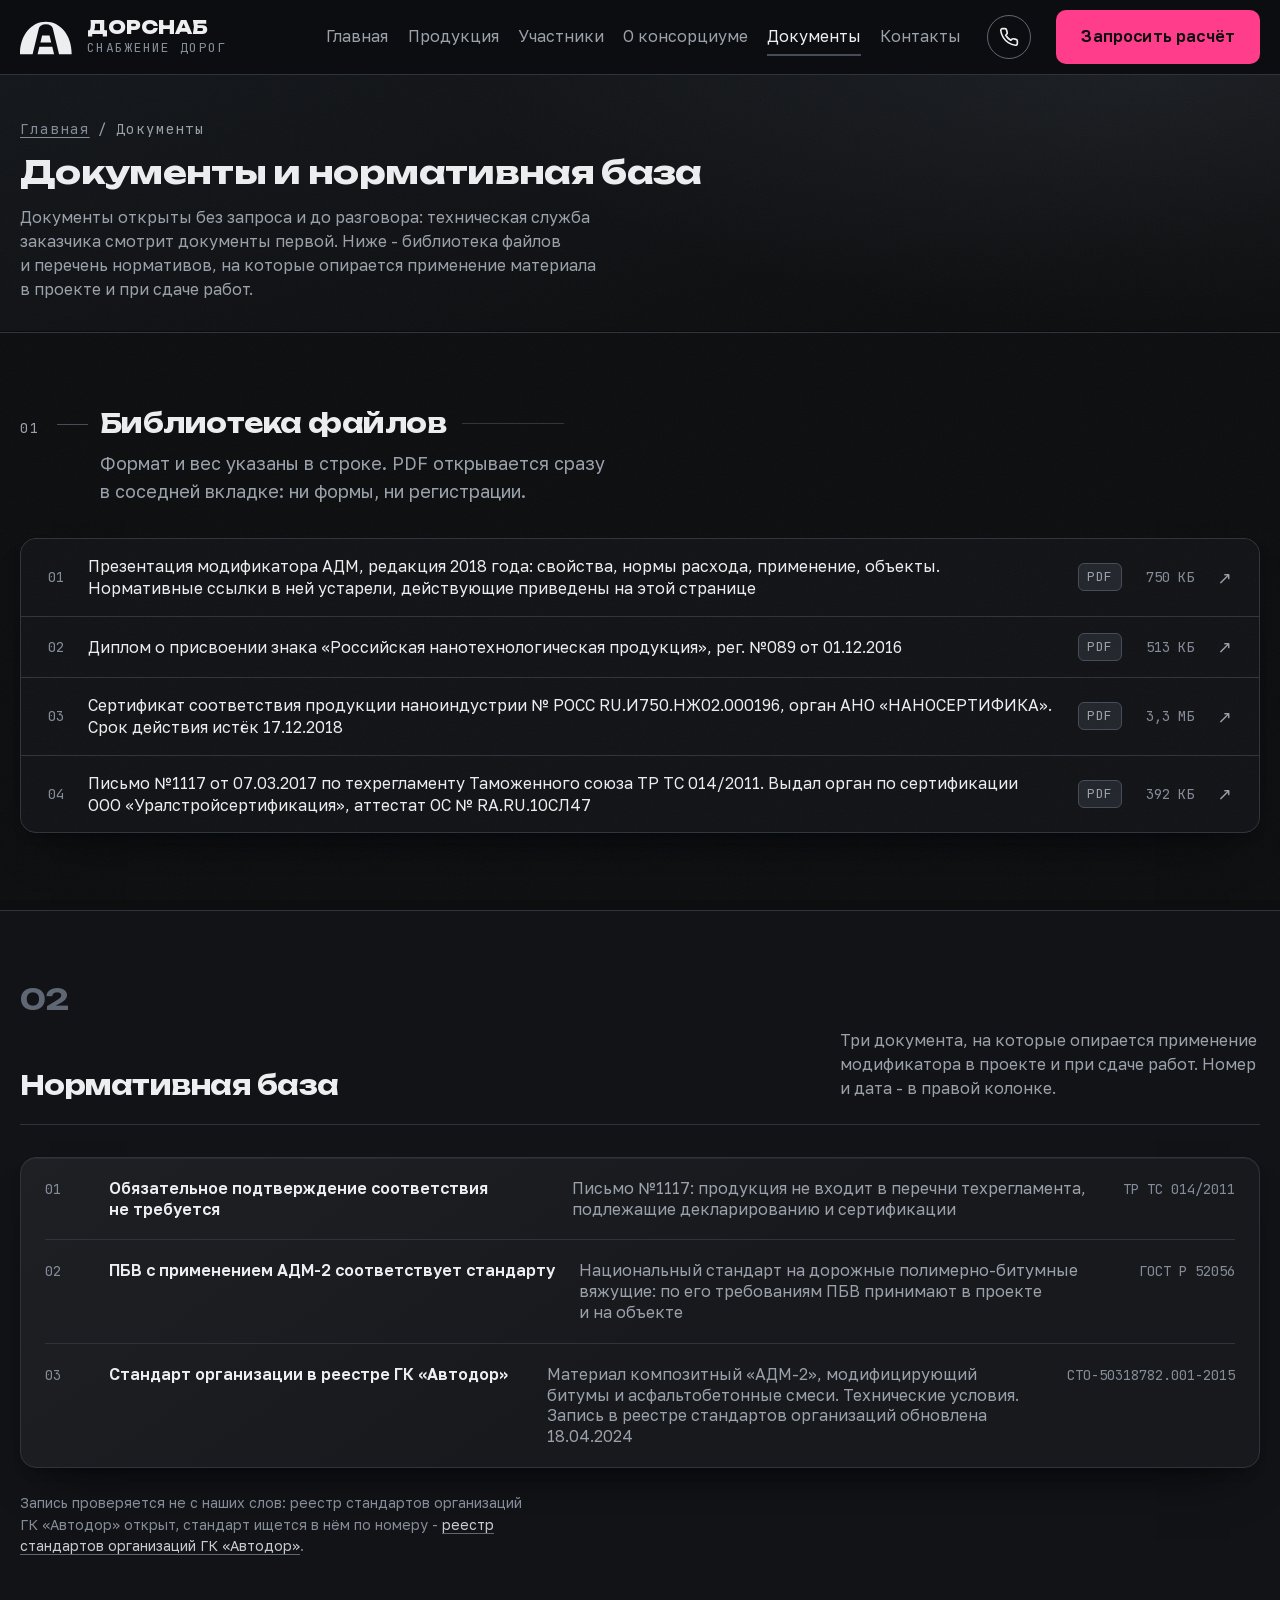
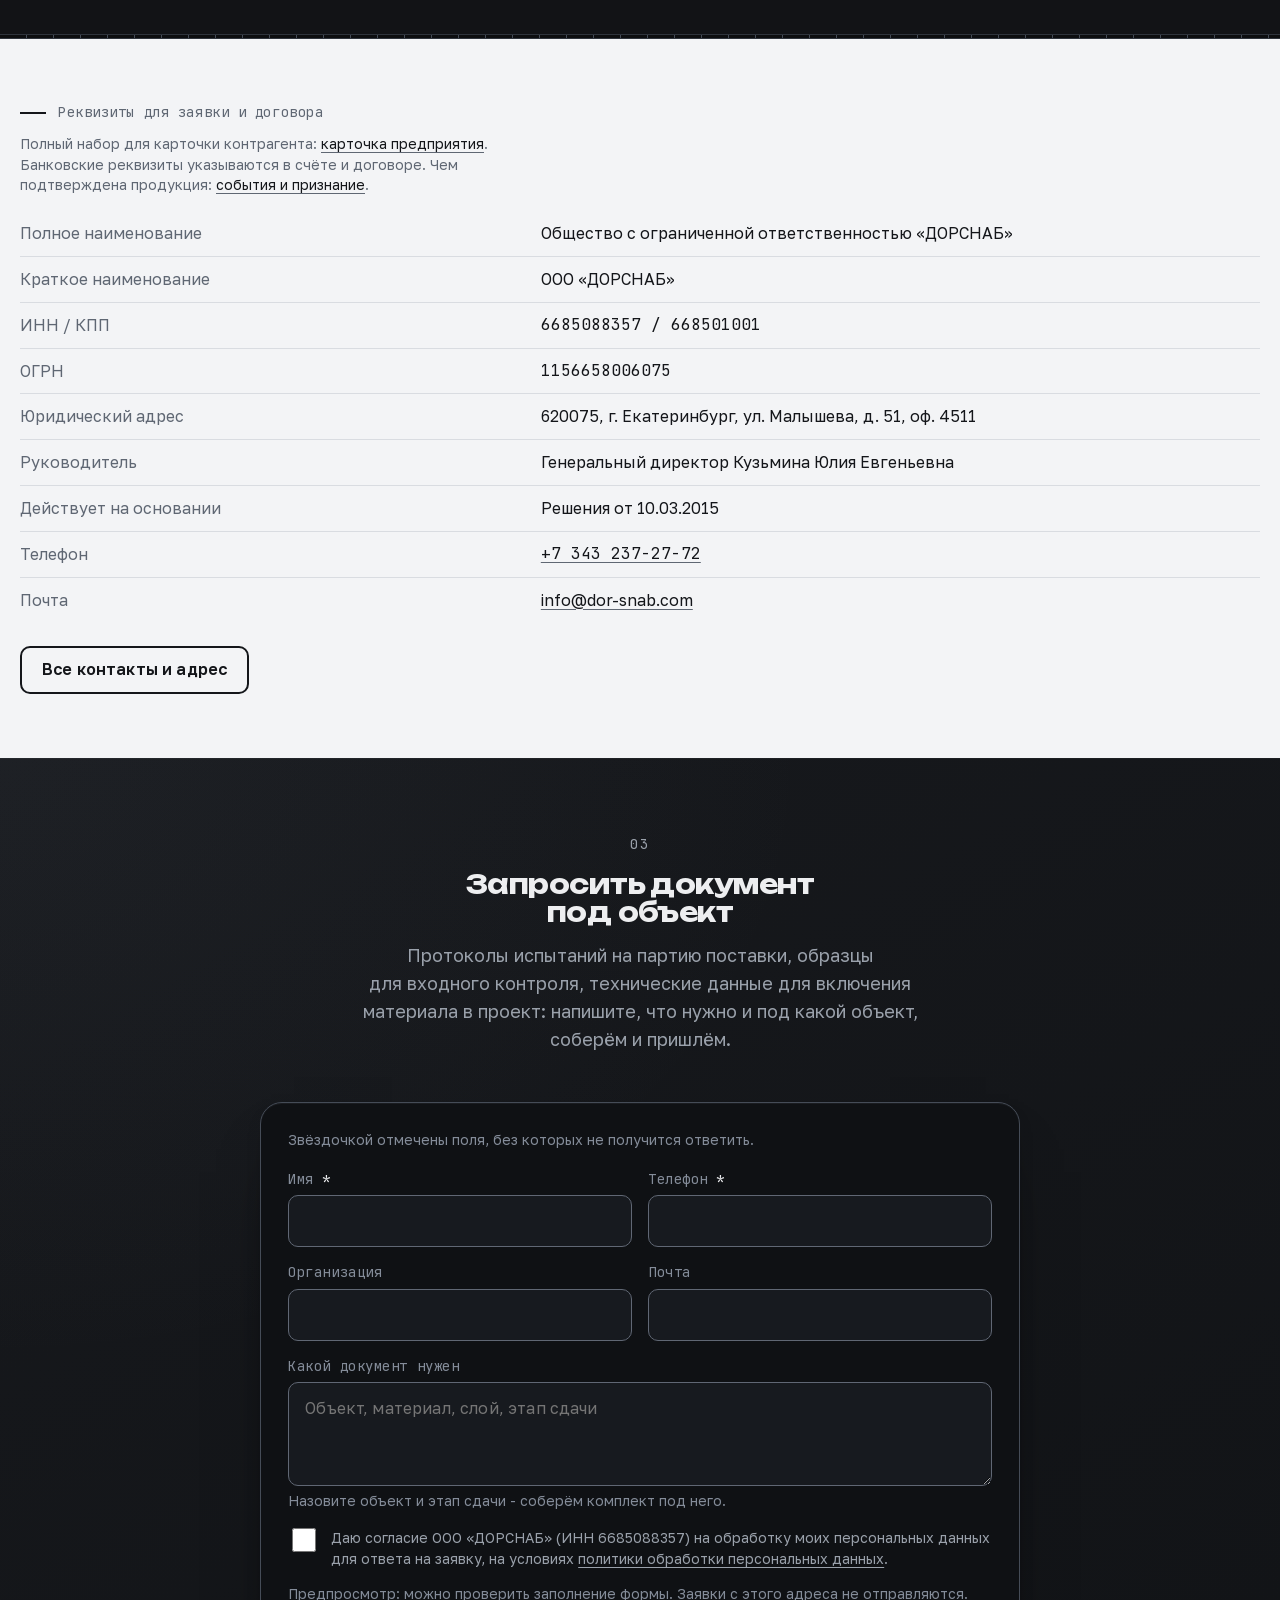
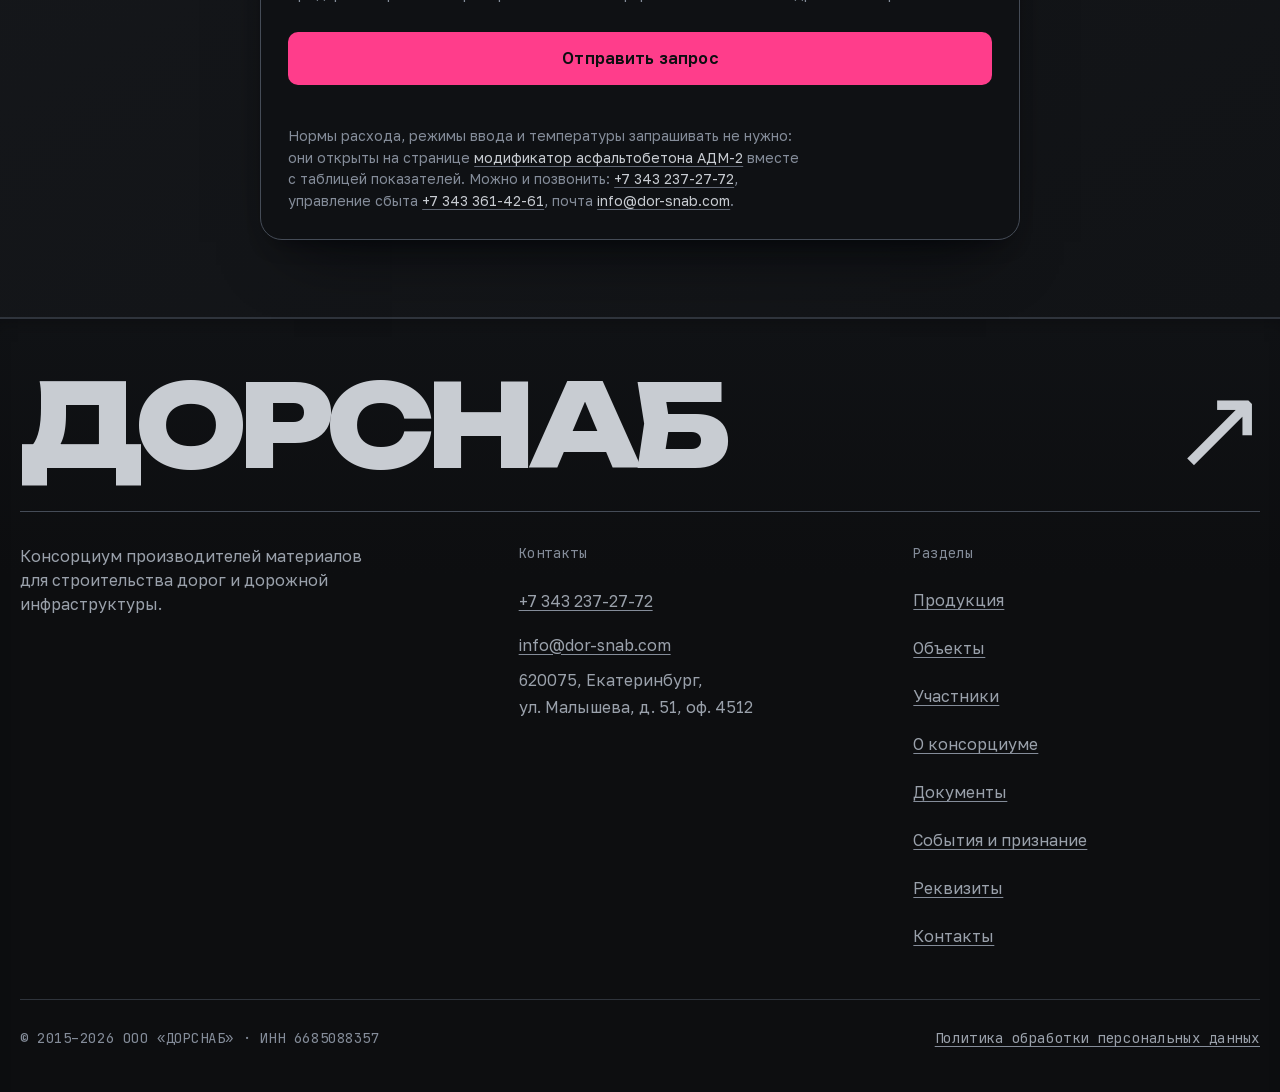
==== dokumenty.html @ bf8ecf08 "Опубликовать предпросмотр ДОРСНАБ с 3D-акцентами" ====
<!DOCTYPE html>
<html lang="ru">
<head>
<meta charset="utf-8">
<meta name="viewport" content="width=device-width, initial-scale=1">
<title>Документы на модификатор АДМ-2 | ДОРСНАБ</title>
<meta name="description" content="Документы на АДМ-1 и АДМ-2: презентация, сертификат, письмо №1117 и диплом. Откройте опубликованные файлы и запросите актуальные документы для поставки.">
<!-- ВРЕМЕННО: снять noindex при переезде на боевой домен dor-snab.com -->
<meta name="robots" content="noindex, nofollow">
<link rel="canonical" href="https://dor-snab.com/dokumenty.html">
<meta property="og:title" content="Документы на модификатор АДМ-2 | ДОРСНАБ">
<meta property="og:description" content="Документы на АДМ-1 и АДМ-2: презентация, сертификат, письмо №1117 и диплом. Откройте опубликованные файлы и запросите актуальные документы для поставки.">
<meta property="og:type" content="website">
<meta property="og:locale" content="ru_RU">
<meta property="og:image" content="https://dor-snab.com/assets/img/ukladka-na-mostu.jpg">
<meta property="og:image:alt" content="Укладка асфальтобетонной смеси с модификатором АДМ на мостовом сооружении">
<meta property="og:url" content="https://dor-snab.com/dokumenty.html">
<link rel="icon" href="data:image/svg+xml,%3Csvg xmlns='http://www.w3.org/2000/svg' viewBox='-2.1 -8.6 53 53'%3E%3Crect x='-2.1' y='-8.6' width='53' height='53' fill='%230d0e10'/%3E%3Cpath fill='%23edeef0' fill-rule='evenodd' d='M0 33.2C0 15 10.8 2.6 24.4 2.6S48.8 15 48.8 33.2H36.9L31 8.9c-.5-2.2-2.9-3.9-6.6-3.9s-6 1.7-6.6 3.9L11.9 33.2H0Zm16.6 0 1.7-7h12.2l1.7 7H16.6Zm2.7-11.1 1.6-6.5h7l1.6 6.5h-10.2Z'/%3E%3C/svg%3E">
<link rel="preload" href="assets/fonts/golos-400.woff2" as="font" type="font/woff2" crossorigin>
<link rel="preload" href="assets/fonts/unbounded-700.woff2" as="font" type="font/woff2" crossorigin>
<link rel="preload" href="assets/fonts/jbmono-400.woff2" as="font" type="font/woff2" crossorigin>
<link rel="stylesheet" href="assets/css/style.css?v=20260911">
<link rel="stylesheet" href="assets/css/character.css?v=20260911">
<link rel="stylesheet" href="assets/css/usability.css?v=20260915">
<link rel="stylesheet" href="assets/css/depth.css?v=20260916">
<script>document.documentElement.className+=' js';setTimeout(function(){if(!window.__dorsnabZhiv){var e=document.documentElement;e.className=e.className.replace(' js','')}},1800)</script>
<script type="application/ld+json">{"@context":"https://schema.org","@type":"BreadcrumbList","itemListElement":[{"@type":"ListItem","position":1,"name":"Главная","item":"https://dor-snab.com/"},{"@type":"ListItem","position":2,"name":"Документы","item":"https://dor-snab.com/dokumenty.html"}]}</script>
</head>
<body>

<a class="skip" href="#main">К содержимому</a>

<header class="top">
  <div class="wrap top-in">
    <a class="brand" href="index.html">
      <svg viewBox="0 0 52 34" width="52" height="34" aria-hidden="true" fill="currentColor" fill-rule="evenodd">
        <path d="M0 33.2C0 15 10.8 2.6 24.4 2.6S48.8 15 48.8 33.2H36.9L31 8.9c-.5-2.2-2.9-3.9-6.6-3.9s-6 1.7-6.6 3.9L11.9 33.2H0Zm16.6 0 1.7-7h12.2l1.7 7H16.6Zm2.7-11.1 1.6-6.5h7l1.6 6.5h-10.2Z"/>
      </svg>
      <span class="brand-text">
        <span class="brand-name">ДОРСНАБ</span>
        <span class="brand-sub">снабжение дорог</span>
      </span>
    </a>

    <nav class="nav" id="nav" aria-label="Основная навигация">
      <a href="index.html">Главная</a>
      <a href="produkciya.html">Продукция</a>
      <a href="uchastniki.html">Участники</a>
      <a href="o-konsorciume.html">О консорциуме</a>
      <a href="dokumenty.html">Документы</a>
      <a href="kontakty.html">Контакты</a>
    </nav>

    <a class="top-phone" href="tel:+73432372772" aria-label="Позвонить: +7 343 237-27-72"><svg class="top-phone-i" width="18" height="18" viewBox="0 0 24 24" fill="none" stroke="currentColor" stroke-width="2" stroke-linecap="round" stroke-linejoin="round" aria-hidden="true"><path d="M22 16.9v3a2 2 0 0 1-2.2 2 19.8 19.8 0 0 1-8.6-3.1 19.5 19.5 0 0 1-6-6A19.8 19.8 0 0 1 2.1 4.2 2 2 0 0 1 4.1 2h3a2 2 0 0 1 2 1.7c.1.9.4 1.8.7 2.7a2 2 0 0 1-.5 2.1L8.1 9.9a16 16 0 0 0 6 6l1.4-1.2a2 2 0 0 1 2.1-.5c.9.3 1.8.6 2.7.7a2 2 0 0 1 1.7 2Z"/></svg><span class="top-phone-t">+7 343 237-27-72</span></a>

    <button class="burger" type="button" id="burger" aria-label="Меню" aria-expanded="false" aria-controls="nav"><span></span></button>

    <a class="btn btn-pink top-cta" href="#zapros" data-istochnik="шапка">Запросить расчёт</a>
  </div>
</header>

<main id="main" tabindex="-1">

<section class="page-head page-head--tight">
  <div class="wrap">
    <nav class="crumbs" aria-label="Хлебные крошки">
      <a href="index.html">Главная</a><span>/</span><span>Документы</span>
    </nav>
    <h1>Документы и нормативная база</h1>
    <p>Документы открыты без запроса и до разговора: техническая служба заказчика смотрит
       документы первой. Ниже - библиотека файлов и перечень нормативов, на которые
       опирается применение материала в проекте и при сдаче работ.</p>
  </div>
</section>

<!-- ============ 01 · БИБЛИОТЕКА ФАЙЛОВ · ряды индекса, без карточек ============ -->
<section class="section">
  <div class="wrap">
    <div class="sec-head rise">
      <span class="sec-num">01</span>
      <h2 class="sec-title sec-title--lined">Библиотека файлов</h2>
      <p class="sec-lead">
        Формат и вес указаны в строке. PDF открывается сразу в соседней
        вкладке: ни формы, ни регистрации.
      </p>
    </div>

    <div class="docs rise">
      <a class="doc" href="assets/docs/prezentaciya-adm.pdf" target="_blank" rel="noopener">
        <span class="list-num">01</span>
        <span class="doc-name">Презентация модификатора АДМ, редакция 2018 года: свойства, нормы расхода, применение, объекты. Нормативные ссылки в ней устарели, действующие приведены на этой странице</span>
        <span class="doc-type">PDF</span>
        <span class="doc-size">750 КБ</span>
        <span class="doc-dl" aria-hidden="true">↗</span><span class="vh"> (PDF, откроется в новой вкладке)</span>
      </a>
      <a class="doc" href="assets/docs/diplom-znak-nanoprodukcii.pdf" target="_blank" rel="noopener">
        <span class="list-num">02</span>
        <span class="doc-name">Диплом о присвоении знака «Российская нанотехнологическая продукция», рег. №089 от 01.12.2016</span>
        <span class="doc-type">PDF</span>
        <span class="doc-size">513 КБ</span>
        <span class="doc-dl" aria-hidden="true">↗</span><span class="vh"> (PDF, откроется в новой вкладке)</span>
      </a>
      <a class="doc" href="assets/docs/sertifikat-nanoindustrii.pdf" target="_blank" rel="noopener">
        <span class="list-num">03</span>
        <span class="doc-name">Сертификат соответствия продукции наноиндустрии № РОСС RU.И750.НЖ02.000196, орган АНО «НАНОСЕРТИФИКА». Срок действия истёк 17.12.2018</span>
        <span class="doc-type">PDF</span>
        <span class="doc-size">3,3 МБ</span>
        <span class="doc-dl" aria-hidden="true">↗</span><span class="vh"> (PDF, откроется в новой вкладке)</span>
      </a>
      <a class="doc" href="assets/docs/pismo-tr-ts.pdf" target="_blank" rel="noopener">
        <span class="list-num">04</span>
        <span class="doc-name">Письмо №1117 от 07.03.2017 по техрегламенту Таможенного союза ТР ТС 014/2011. Выдал орган по сертификации ООО «Уралстройсертификация», аттестат ОС № RA.RU.10СЛ47</span>
        <span class="doc-type">PDF</span>
        <span class="doc-size">392 КБ</span>
        <span class="doc-dl" aria-hidden="true">↗</span><span class="vh"> (PDF, откроется в новой вкладке)</span>
      </a>
    </div>
  </div>
</section>

<!-- ============ 02 · НОРМАТИВНАЯ БАЗА · тот же индекс, номер норматива справа ============ -->
<section class="section alt shov-below">
  <div class="wrap">
    <div class="sec-head sec-head--split rise">
      <span class="sec-num sec-num--big">02</span>
      <h2 class="sec-title">Нормативная база</h2>
      <p class="sec-lead">
        Три документа, на которые опирается применение модификатора в проекте
        и при сдаче работ. Номер и дата - в правой колонке.
      </p>
    </div>

    <div class="list-rows rise">
      <div class="list-row">
        <span class="list-num">01</span>
        <span class="list-key">Обязательное подтверждение соответствия не требуется</span>
        <span class="list-val">Письмо №1117: продукция не входит в перечни техрегламента, подлежащие декларированию и сертификации</span>
        <span class="list-meta">ТР ТС 014/2011</span>
      </div>
      <div class="list-row">
        <span class="list-num">02</span>
        <span class="list-key">ПБВ с применением АДМ-2 соответствует стандарту</span>
        <span class="list-val">Национальный стандарт на дорожные полимерно-битумные вяжущие: по его требованиям ПБВ принимают в проекте и на объекте</span>
        <span class="list-meta">ГОСТ Р 52056</span>
      </div>
      <div class="list-row">
        <span class="list-num">03</span>
        <span class="list-key">Стандарт организации в реестре ГК «Автодор»</span>
        <span class="list-val">Материал композитный «АДМ-2», модифицирующий битумы и асфальтобетонные смеси. Технические условия. Запись в реестре стандартов организаций обновлена 18.04.2024</span>        <span class="list-meta">СТО-50318782.001-2015</span>
      </div>
    </div>
    <p class="sec-note rise">Запись проверяется не с наших слов: реестр стандартов организаций ГК «Автодор» открыт, стандарт ищется в нём по номеру - <a href="https://russianhighways.ru/about/regulatory-information/org_standards/" target="_blank" rel="noopener">реестр стандартов организаций ГК «Автодор»</a>.</p>
  </div>
</section>

<hr class="shov">

<!-- ============ БУМАЖНАЯ СЕКЦИЯ · то, что переносят в заявку и договор ============ -->
<section class="paper-band">
  <div class="wrap">
    <p class="eyebrow">Реквизиты для заявки и договора</p>
    <p class="paper-note" style="margin-top:0;margin-bottom:var(--s-4)">Полный набор для карточки контрагента: <a href="rekvizity.html">карточка предприятия</a>. Банковские реквизиты указываются в счёте и договоре. Чем подтверждена продукция: <a href="sobytiya.html">события и признание</a>.</p>
    <table class="req-table" role="table" aria-label="Реквизиты для заявки и договора">
      <tr role="row"><th role="rowheader">Полное наименование</th><td role="cell">Общество с ограниченной ответственностью «ДОРСНАБ»</td></tr>
      <tr role="row"><th role="rowheader">Краткое наименование</th><td role="cell">ООО «ДОРСНАБ»</td></tr>
      <tr role="row"><th role="rowheader">ИНН / КПП</th><td class="mono" role="cell">6685088357 / 668501001</td></tr>
      <tr role="row"><th role="rowheader">ОГРН</th><td class="mono" role="cell">1156658006075</td></tr>
      <tr role="row"><th role="rowheader">Юридический адрес</th><td role="cell">620075, г. Екатеринбург, ул. Малышева, д. 51, оф. 4511</td></tr>
      <tr role="row"><th role="rowheader">Руководитель</th><td role="cell">Генеральный директор Кузьмина Юлия Евгеньевна</td></tr>
      <tr role="row"><th role="rowheader">Действует на основании</th><td role="cell">Решения от 10.03.2015</td></tr>
      <tr role="row"><th role="rowheader">Телефон</th><td class="mono" role="cell"><a href="tel:+73432372772">+7 343 237-27-72</a></td></tr>
      <tr role="row"><th role="rowheader">Почта</th><td role="cell"><a href="mailto:info@dor-snab.com">info@dor-snab.com</a></td></tr>
    </table>
    <a class="btn" href="kontakty.html">Все контакты и адрес</a>
  </div>
</section>


<section class="section request shov-above" id="zapros">
  <div class="wrap">
    <div class="sec-head sec-head--center rise">
      <span class="sec-num">03</span>
      <h2 class="sec-title">Запросить документ под объект</h2>
      <p class="sec-lead">Протоколы испытаний на партию поставки, образцы для входного контроля, технические данные для включения материала в проект: напишите, что нужно и под какой объект, соберём и пришлём.</p>
    </div>

      <form class="form-uzkaya rise js-zayavka" action="otpravit.php" method="post" novalidate>
        <div class="form-err" id="dk-form-err" role="alert" tabindex="-1"></div>
        <p class="req-note">Звёздочкой отмечены поля, без которых не получится ответить.</p>

        <div class="f-row">
          <div class="field">
            <label for="dk-name">Имя <span class="req" aria-hidden="true">*</span></label>
            <input id="dk-name" name="name" type="text" autocomplete="name" required aria-describedby="dk-name-err">
            <p class="field-err" id="dk-name-err" hidden></p>
          </div>
          <div class="field">
            <label for="dk-phone">Телефон <span class="req" aria-hidden="true">*</span></label>
            <input id="dk-phone" name="phone" type="tel" inputmode="tel" autocomplete="tel" required aria-describedby="dk-phone-err">
            <p class="field-err" id="dk-phone-err" hidden></p>
          </div>
        </div>

        <div class="f-row">
          <div class="field">
            <label for="dk-org">Организация</label>
            <input id="dk-org" name="org" type="text" autocomplete="organization">
          </div>
          <div class="field">
            <label for="dk-mail">Почта</label>
            <input id="dk-mail" name="email" type="email" inputmode="email" autocomplete="email" aria-describedby="dk-mail-err">
            <p class="field-err" id="dk-mail-err" hidden></p>
          </div>
        </div>

        <div class="field">
          <label for="dk-task">Какой документ нужен</label>
          <textarea id="dk-task" name="task" aria-describedby="dk-task-hint" placeholder="Объект, материал, слой, этап сдачи"></textarea>
          <p class="field-hint" id="dk-task-hint">Назовите объект и этап сдачи - соберём комплект под него.</p>
        </div>

        <input type="hidden" name="istochnik" value="документы">

        <div class="trap" aria-hidden="true"><label for="dk-ref2">Не заполняйте это поле</label><input id="dk-ref2" name="ref_kod_2" type="text" tabindex="-1" autocomplete="off"></div>

        <div class="consent">
          <input type="checkbox" id="dk-consent" name="consent" value="1" required aria-describedby="dk-consent-err">
          <span><label for="dk-consent">Даю согласие ООО «ДОРСНАБ» (ИНН 6685088357)
            на обработку моих персональных данных для ответа на заявку</label>,
            на условиях <a href="politika.html">политики обработки персональных данных</a>.
            <span class="field-err" id="dk-consent-err" hidden></span></span>
        </div>

        <p class="field-hint">Предпросмотр: можно проверить заполнение формы. Заявки с этого адреса не отправляются.</p>
<button class="btn btn-pink" type="submit" disabled>Отправить запрос</button>
        <div class="form-msg" id="dk-form-msg" role="status" aria-live="polite"></div>

        <p class="sec-note">Нормы расхода, режимы ввода и температуры запрашивать не нужно: они открыты на странице <a href="produkciya.html">модификатор асфальтобетона АДМ-2</a> вместе с таблицей показателей. Можно и позвонить: <a href="tel:+73432372772">+7 343 237-27-72</a>, управление сбыта <a href="tel:+73433614261">+7 343 361-42-61</a>, почта <a href="mailto:info@dor-snab.com">info@dor-snab.com</a>.</p>
      </form>
  </div>
</section>

</main>

<footer class="foot">
  <a class="wrap footer-signature" href="index.html" aria-label="ДОРСНАБ: на главную">ДОРСНАБ<span aria-hidden="true">↗</span></a>
  <div class="wrap">
    <div class="foot-grid">
      <div>
        <p>
          Консорциум производителей материалов для строительства дорог
          и дорожной инфраструктуры.
        </p>
      </div>

      <div>
        <h3>Контакты</h3>
        <address class="foot-contact">
          <a href="tel:+73432372772">+7 343 237-27-72</a>
          <a href="mailto:info@dor-snab.com">info@dor-snab.com</a>
          620075, Екатеринбург,<br>
          ул. Малышева, д. 51, оф. 4512
        </address>
      </div>

      <div>
        <h3>Разделы</h3>
        <ul>
          <li><a href="produkciya.html">Продукция</a></li>
          <li><a href="index.html#obyekty">Объекты</a></li>
          <li><a href="uchastniki.html">Участники</a></li>
          <li><a href="o-konsorciume.html">О консорциуме</a></li>
          <li><a href="dokumenty.html">Документы</a></li>
          <li><a href="sobytiya.html">События и признание</a></li>
          <li><a href="rekvizity.html">Реквизиты</a></li>
          <li><a href="kontakty.html">Контакты</a></li>
        </ul>
      </div>
    </div>

    <div class="foot-bottom">
      <span>© 2015–2026 ООО «ДОРСНАБ» · ИНН 6685088357</span>
      <a href="politika.html">Политика обработки персональных данных</a>
    </div>
  </div>
</footer>

<script src="assets/js/main.js?v=20260915"></script>
<script src="assets/js/usability.js?v=20260915"></script>
</body>
</html>
---- assets/css/style.css ----
@font-face { font-family: 'Unbounded'; font-style: normal; font-weight: 700; font-display: swap;
  src: url(../fonts/unbounded-700.woff2) format('woff2'); }
@font-face { font-family: 'Unbounded'; font-style: normal; font-weight: 800; font-display: swap;
  src: url(../fonts/unbounded-800.woff2) format('woff2'); }
@font-face { font-family: 'Golos Text'; font-style: normal; font-weight: 400; font-display: swap;
  src: url(../fonts/golos-400.woff2) format('woff2'); }
@font-face { font-family: 'Golos Text'; font-style: normal; font-weight: 600; font-display: swap;
  src: url(../fonts/golos-600.woff2) format('woff2'); }
@font-face { font-family: 'JetBrains Mono'; font-style: normal; font-weight: 400; font-display: swap;
  src: url(../fonts/jbmono-400.woff2) format('woff2'); }

:root {

  --asphalt-900: #0d0e10;
  --asphalt-850: #121316;
  --asphalt-800: #17191d;
  --asphalt-700: #1e2126;
  --asphalt-650: #22262c;
  --asphalt-600: #282c33;

  --line:        #2f343c;

  --line-strong: #454c57;
  --line-input:  #606774;

  --text:        #edeef0;
  --text-dim:    #9aa1ab;

  --text-quiet:  #848c99;
  --concrete:    #c8ccd2;

  --pink:        #ff3d8b;

  --pink-hover:  #ff69a5;
  --pink-deep:   #d81f6b;
  --pink-glow:   rgba(255, 61, 139, .16);

  --paper:        #f3f4f6;
  --paper-nested: #e6e8ec;
  --paper-line:   #d9dce1;
  --paper-dim:    #5f6773;
  --ink:          #14161a;

  --t-mark:  12px;
  --t-sluzh: 13px;
  --t-vspom: 14px;
  --t-vtor:  16px;
  --t-korp:  17px;
  --t-karta: 19px;

  --f-display: 'Unbounded', 'Golos Text', system-ui, sans-serif;
  --f-text:    'Golos Text', system-ui, -apple-system, sans-serif;
  --f-mono:    'JetBrains Mono', ui-monospace, 'SF Mono', monospace;

  --s-05: 2px;
  --s-1:  4px;
  --s-15: 6px;
  --s-2:  8px;
  --s-25: 10px;
  --s-3:  12px;
  --s-4:  16px;
  --s-5:  24px;
  --s-6:  32px;
  --s-7:  48px;
  --s-8:  64px;

  --gap:           clamp(1rem, 2.2vw, 1.75rem);
  --pad-sec:       clamp(2.5rem, 6vw, 5rem);
  --pad-sec-tight: clamp(2rem, 4vw, 3rem);

  --pad-sec-wide:  clamp(3.25rem, 7.5vw, 7rem);
  --wrap:          1320px;

  --wrap-wide:     1560px;

  --r-1:     6px;
  --r-2:    10px;
  --r-3:    16px;
  --r-4:    22px;
  --r-full: 999px;

  --okno-bg:     var(--asphalt-850);
  --okno-fill:   linear-gradient(180deg, rgba(255,255,255,.030), rgba(255,255,255,0) 46%);
  --okno-shadow: inset 0 1px 0 rgba(255,255,255,.045),
                 0 20px 44px -30px rgba(0,0,0,.92);
  --okno-shadow-up: inset 0 1px 0 rgba(255,255,255,.07),
                 0 24px 52px -26px rgba(0,0,0,.95);

  --okno-hover:  var(--asphalt-650);

  --gs-ink:   rgba(154, 161, 171, .26);
  --gs-ink-2: rgba(154, 161, 171, .16);
  --gs-knot:  rgba(200, 204, 210, .30);

  --gs-hatch:   repeating-linear-gradient(45deg, var(--gs-ink) 0 1px, transparent 1px 7px);
  --gs-hatch-w: repeating-linear-gradient(45deg, var(--gs-ink) 0 1px, transparent 1px 13px);

  --ease: cubic-bezier(.22, .61, .36, 1);
}

*, *::before, *::after { box-sizing: border-box; }

html { scroll-behavior: smooth; scroll-padding-top: 104px; -webkit-text-size-adjust: 100%; }

[id] { scroll-margin-top: 104px; }

body { margin: 0; background: var(--asphalt-900); color: var(--text); font-family: var(--f-text); font-size: var(--t-korp); line-height: 1.6; font-weight: 400; overflow-x: hidden; -webkit-font-smoothing: antialiased; }

img { max-width: 100%; display: block; }
a   { color: inherit; text-decoration: none; }
button { font: inherit; }

h1, h2, h3, h4 { font-family: var(--f-display); font-weight: 700; line-height: 1.05; letter-spacing: -.02em; margin: 0; hyphenate-limit-chars: 8 4 3; }

h1, h2 { text-wrap: balance; }

b, strong { font-weight: 600; }

p { margin: 0 0 var(--s-3); text-wrap: pretty; }
p:last-child { margin-bottom: 0; }

::selection { background: var(--asphalt-600); color: var(--text); }

:focus-visible { outline: 2px solid var(--pink); outline-offset: 3px; }

.skip { position: absolute; left: -9999px; top: 0; z-index: 200; background: var(--pink); color: var(--asphalt-900); font-weight: 600; font-size: var(--t-vtor); padding: 12px 20px; border-radius: var(--r-2); }
.skip:focus-visible { left: var(--s-4); top: var(--s-4); outline-color: var(--text); }

main[tabindex]:focus { outline: none; }
main[tabindex]:focus-visible { outline: 2px solid var(--pink); outline-offset: -4px; }

body::after {
  content: '';
  position: fixed;
  inset: 0;
  pointer-events: none;
  z-index: 5;
  opacity: .035;
  background-image: url("data:image/svg+xml,%3Csvg xmlns='http://www.w3.org/2000/svg' width='140' height='140'%3E%3Cfilter id='n'%3E%3CfeTurbulence type='fractalNoise' baseFrequency='.85' numOctaves='3'/%3E%3C/filter%3E%3Crect width='100%25' height='100%25' filter='url(%23n)'/%3E%3C/svg%3E");
}

.eyebrow, .norms-t, .foot h3, .card h3, .contact-cell .k, .field label,
.member-deal {
  font-family: var(--f-mono); font-weight: 400; font-size: var(--t-sluzh); line-height: 1.4;
  letter-spacing: .04em; color: var(--text-quiet);
}

.doc-type, .mark-plant, .shot figcaption {
  font-family: var(--f-mono); font-weight: 400; font-size: var(--t-mark); line-height: 1.4;
  letter-spacing: .04em; color: var(--text-quiet);
}
.doc-size, .road-km, .list-num, .list-meta, .foot-bottom {
  font-family: var(--f-mono); font-size: var(--t-sluzh); line-height: 1.45; color: var(--text-quiet);
}
.top-phone, .prop-val, .chip,
.req-table td.mono, .dtable td.num {
  font-family: var(--f-mono); font-size: var(--t-vtor); letter-spacing: 0;
}
.sec-num, .crumbs {
  font-family: var(--f-mono); font-size: var(--t-sluzh); line-height: 1.45; letter-spacing: .14em;
}

.wrap { width: min(100% - 2.5rem, var(--wrap)); margin-inline: auto; }

.wrap-wide { width: min(100% - 2.5rem, max(100% - 5rem, var(--wrap)), var(--wrap-wide)); margin-inline: auto; }

.section { padding-block: var(--pad-sec); position: relative; }

.sec-pt-tight { padding-top: var(--pad-sec-tight); }
.sec-pb-tight { padding-bottom: var(--pad-sec-tight); }
.sec-pt-wide  { padding-top: var(--pad-sec-wide); }
.sec-pb-wide  { padding-bottom: var(--pad-sec-wide); }

.section.alt { background: var(--asphalt-850); border-block: 1px solid var(--line); }

.section.alt, .request, .facts, .mission { --okno-bg: var(--asphalt-800); --okno-hover: var(--asphalt-600); }

.sec-head { display: grid; grid-template-columns: 3.5rem minmax(0, 1fr); column-gap: clamp(1rem, 2vw, 1.5rem); row-gap: var(--s-3); align-items: baseline; margin-bottom: var(--s-6); }

.sec-head > .sec-title, .sec-head > .sec-lead,
.sec-head > .hero-cta, .sec-head > .sec-more { grid-column: 2; }

.sec-num { color: var(--text-dim); white-space: nowrap; }

.sec-title { font-size: clamp(1.6rem, 3.3vw, 2.55rem); line-height: 1.06; flex: 1 1 20ch; min-width: 0; hyphens: auto; }

h1, h2, h3, h4,
.sec-title, .page-head h1, .mission-t { overflow-wrap: break-word; min-width: 0; }

h2, h3, h4 { hyphens: auto; }

.sec-lead { color: var(--text-dim); max-width: 33.5em; font-size: clamp(1rem, 1.6vw, 1.125rem); line-height: 1.55; }

.eyebrow {
  display: flex;
  align-items: center;
  gap: var(--s-3);
  flex-wrap: wrap;
}

.eyebrow::before { content: ''; width: 26px; height: 2px; background: var(--line-strong); flex: none; }

.sec-head--split {
  grid-template-columns: minmax(0, 1fr) minmax(0, 420px);
  column-gap: clamp(1.5rem, 4vw, 3.5rem);
  row-gap: var(--s-4);
  align-items: end;
  border-bottom: 1px solid var(--line);
  padding-bottom: var(--s-5);
}
.sec-head--split > .sec-num  { grid-column: 1; grid-row: 1; align-self: end; }

.sec-head--split > .sec-title { grid-column: 1; grid-row: 2; font-size: clamp(1.9rem, 3.3vw, 2.55rem); max-width: 17ch; }

.sec-head--split > .sec-lead { grid-column: 2; grid-row: 2; max-width: 46ch; font-size: var(--t-vtor); line-height: 1.5; }

.sec-num--big {
  font-family: var(--f-display); font-weight: 700;
  font-size: clamp(2.25rem, 4.6vw, 4.5rem);
  line-height: .85; letter-spacing: -.04em;
  color: var(--line-input);
}

.sec-head--right { grid-template-columns: minmax(0, 420px) minmax(0, 1fr); }
.sec-head--right > .sec-num   { grid-column: 2; }
.sec-head--right > .sec-title { grid-column: 2; }
.sec-head--right > .sec-lead  { grid-column: 1; grid-row: 2; }

.sec-head--center {
  grid-template-columns: minmax(0, 1fr);
  justify-items: center;
  text-align: center;
  row-gap: var(--s-4);
}

.sec-head--center > .sec-num,
.sec-head--center > .sec-title,
.sec-head--center > .sec-lead,
.sec-head--center > .hero-cta,
.sec-head--center > .sec-more { grid-column: 1; }
.sec-head--center > .sec-title { max-width: 20ch; }
.sec-head--center > .sec-lead  { max-width: 54ch; }

.sec-rubric-head {
  display: grid;
  justify-items: center;
  text-align: center;
  row-gap: var(--s-3);
  margin-bottom: var(--s-6);
}
.sec-rubric {
  font-family: var(--f-mono); font-weight: 400;
  font-size: var(--t-vspom); line-height: 1.4; letter-spacing: .16em;
  text-transform: uppercase; color: var(--text-dim);
  display: flex; align-items: baseline; gap: var(--s-3); flex-wrap: wrap;
  justify-content: center;
}

.sec-rubric-head .sec-lead { max-width: 36.8em; font-size: var(--t-vtor); line-height: 1.55; }

.anchor-row {
  display: grid;
  grid-template-columns: minmax(0, 1fr) minmax(0, 520px);
  column-gap: clamp(1.5rem, 4vw, 3.5rem);
  align-items: end;
  padding-top: var(--s-7);
  border-top: 1px solid var(--line);
}
.anchor-num {
  display: grid;
  grid-template-columns: minmax(0, auto) minmax(0, 30ch);
  justify-content: start;
  column-gap: clamp(1.25rem, 2.5vw, 2.25rem);
  align-items: end;
}
.anchor-n {
  font-family: var(--f-display); font-weight: 700;

  font-size: clamp(min(4.5rem, 24vw), 11vw, 10.5rem);
  line-height: .82; letter-spacing: -.045em;
  color: var(--text);

  display: flex; align-items: baseline; gap: .12em; flex-wrap: wrap;
}
.anchor-n i {
  font-style: normal; font-family: var(--f-mono); font-weight: 400;
  font-size: clamp(1rem, 1.6vw, 1.4rem); letter-spacing: .04em;
  color: var(--text-dim);
}
.anchor-l { color: var(--text-dim); font-size: var(--t-vtor); line-height: 1.5; margin: 0 0 .35em; }
.anchor-l b { color: var(--text); font-weight: 600; }

.photo-band {
  position: relative;
  margin: 0;
  border-block: 1px solid var(--line);
  background: var(--asphalt-850);
  overflow: hidden;
}
.photo-band img {
  display: block; width: 100%;
  height: clamp(220px, 32vw, 440px);
  object-fit: cover;
  filter: saturate(.72) contrast(1.06) brightness(.82);
}

.photo-band--arhiv img { filter: grayscale(1) contrast(1.12) brightness(.72); }

.photo-band::after {
  content: ''; position: absolute; inset: 0; pointer-events: none;
  background: linear-gradient(180deg, transparent 55%, rgba(13, 14, 16, .55));
}

.photo-band figcaption {
  position: absolute; bottom: 0; z-index: 1;
  right: max(1.25rem, calc((100% - var(--wrap)) / 2));
  padding: var(--s-3) var(--s-4);

  background: var(--asphalt-900);
  border-top: 1px solid var(--line);
  border-left: 1px solid var(--line);

  border-top-left-radius: var(--r-2);
  max-width: min(100% - 2.5rem, 33.5em);
  font-family: var(--f-mono); font-size: var(--t-mark); line-height: 1.4;
  letter-spacing: .04em; color: var(--text-dim);
}
.photo-band figcaption b { color: var(--text); font-weight: 400; }

.chapter {
  display: grid;
  grid-template-columns: minmax(0, 320px) minmax(0, 1fr);
  gap: clamp(1.5rem, 5vw, 5rem);
  align-items: start;
}
.chapter-head { position: sticky; top: 98px; align-self: start; display: grid; row-gap: var(--s-4); }
.chapter-head .sec-lead { max-width: none; font-size: var(--t-vtor); line-height: 1.55; }
.chapter-head .sec-more { margin-top: var(--s-2); }

.top { position: sticky; top: 0; z-index: 100; background: rgba(13, 14, 16, .82); -webkit-backdrop-filter: blur(14px); backdrop-filter: blur(14px); border-bottom: 1px solid var(--line); }

.top-in { display: flex; align-items: center; gap: clamp(.75rem, 2vw, 2rem); min-height: 74px; }

.brand { display: flex; align-items: center; gap: var(--s-3); flex: 0 1 auto; min-width: 0; }
.brand img { height: 34px; width: auto; }
.brand svg { height: 36px; width: auto; flex: none; color: var(--text); transition: color .3s var(--ease); }
.brand:hover svg,
.brand:focus-visible svg { color: var(--pink); }

.brand-text { display: flex; flex-direction: column; line-height: 1; min-width: 0; }
.brand-name { font-family: var(--f-display); font-weight: 800; font-size: 1.125rem; letter-spacing: 0; }

.brand-sub { font-family: var(--f-mono); font-size: var(--t-mark); line-height: 1.3; letter-spacing: .1em; color: var(--text-quiet); text-transform: uppercase; margin-top: var(--s-1); white-space: nowrap; }

.nav { display: flex; gap: clamp(.7rem, 1.5vw, 1.5rem); margin-left: auto; }

.nav a { font-size: var(--t-vtor); color: var(--text-dim); padding: var(--s-15) 0; position: relative; transition: color .2s var(--ease); white-space: nowrap; }

.nav a::after { content: ''; position: absolute; left: 0; right: 0; bottom: 0; height: 2px; background: var(--pink); transform: scaleX(0); transform-origin: left; transition: transform .3s var(--ease); }
.nav a:hover,
.nav a:focus-visible { color: var(--text); }

.nav a:hover::after,
.nav a:focus-visible::after { transform: scaleX(1); }

.nav a[aria-current='page'] { color: var(--text); }
.nav a[aria-current='page']::after { transform: scaleX(1); background: var(--line-strong); }
.nav a[aria-current='page']:hover::after,
.nav a[aria-current='page']:focus-visible::after { background: var(--pink); }

.top-phone { display: inline-flex; align-items: center; gap: var(--s-2); min-height: 44px; font-family: var(--f-mono); font-size: var(--t-vtor); letter-spacing: .01em; color: var(--text); white-space: nowrap; transition: color .2s var(--ease); }
.top-phone-i { flex: none; }
.top-phone:hover,
.top-phone:focus-visible { color: var(--pink); }

.top-cta { flex: none; padding: .6rem 1.15rem; font-size: var(--t-vtor); min-height: 44px; }

.burger { display: none; background: none; border: 1px solid var(--line-input); color: var(--text); width: 44px; height: 44px; border-radius: var(--r-full); cursor: pointer; margin-left: auto; position: relative; }
.burger:hover,
.burger:focus-visible { border-color: var(--text-dim); }
.burger span,
.burger span::before,
.burger span::after { content: ''; position: absolute; left: 50%; width: 18px; height: 2px; background: currentColor; transform: translateX(-50%); transition: transform .3s var(--ease), opacity .2s; }
.burger span { top: 50%; margin-top: -1px; }
.burger span::before { top: -6px; left: 0; transform: none; }
.burger span::after  { top:  6px; left: 0; transform: none; }
.burger[aria-expanded='true'] span { background: transparent; }
.burger[aria-expanded='true'] span::before { transform: translateY(6px) rotate(45deg); }
.burger[aria-expanded='true'] span::after  { transform: translateY(-6px) rotate(-45deg); }

.btn {
  display: inline-flex;
  align-items: center;
  justify-content: center;
  gap: var(--s-25);
  padding: var(--s-4) var(--s-5);
  min-height: 48px;
  font-family: var(--f-text);
  font-weight: 600;
  font-size: var(--t-vtor);
  line-height: 1.2;
  letter-spacing: .01em;
  border: 1px solid transparent;
  border-radius: var(--r-2);
  cursor: pointer;
  text-align: center;
  transition: transform .18s var(--ease), background .25s, color .25s,
              border-color .25s, box-shadow .25s;
}
.btn:active { transform: translateY(1px); }

.btn-pink { background: var(--pink); color: var(--asphalt-900); box-shadow: 0 0 0 0 var(--pink-glow); }
.btn-pink:hover,
.btn-pink:focus-visible {
  background: var(--pink-hover);
  box-shadow: 0 12px 32px -12px var(--pink);
}
.btn-pink:active { background: var(--pink); }

.btn-ghost { border-color: var(--line-input); color: var(--text); background: transparent; }
.btn-ghost:hover,
.btn-ghost:focus-visible { border-color: var(--pink); color: var(--pink); }

.btn[disabled],
.btn[aria-disabled='true'] { background: var(--asphalt-850); color: var(--text-quiet); border-color: var(--line); box-shadow: none; cursor: not-allowed; transform: none; }
.btn-ghost[disabled],
.btn-ghost[aria-disabled='true'] { background: transparent; }

.btn-line {
  display: inline-flex;
  align-items: center;
  gap: .5rem;
  min-height: 44px;
  padding: 12px 0;
  background: none;
  border: 0;
  color: var(--text);
  font-weight: 600;
  font-size: var(--t-vtor);
  cursor: pointer;
  transition: color .25s var(--ease), transform .18s var(--ease);
}
.btn-line .arw { color: var(--text-dim); transition: transform .25s var(--ease), color .25s; }
.btn-line:hover,
.btn-line:focus-visible { color: var(--pink); }
.btn-line:hover .arw,
.btn-line:focus-visible .arw { color: var(--pink); transform: translateX(5px); }
.btn-line:active { transform: translateY(1px); }

.btn:active, .btn-line:active { transition-duration: 0s; }
.doc:active, .nav a:active, .top-phone:active,
.foot a:active, .burger:active, .member:active { opacity: .72; transition-duration: 0s; }
.btn-line[aria-disabled='true'] { color: var(--text-quiet); cursor: not-allowed; }
.btn-line[aria-disabled='true'] .arw { display: none; }

.hero { position: relative; padding-top: clamp(2.5rem, 6vw, 5rem); padding-bottom: 0; overflow: hidden; isolation: isolate; }

.hero::before {
  content: '';
  position: absolute;
  inset: -20% -10% auto -10%;
  height: 120%;
  background:
    radial-gradient(70% 55% at 18% 8%, rgba(120,140,170,.10), transparent 62%),
    radial-gradient(50% 40% at 88% 20%, rgba(120,140,170,.08), transparent 70%);
  pointer-events: none;
}

.hero::after {
  content: '';
  position: absolute;
  inset: 0;
  z-index: -1;
  background: url(../img/hero-razmetka.webp) 97% center / 150% auto no-repeat;
  opacity: .44;
  filter: saturate(.55) brightness(.86) contrast(1.06);
  -webkit-mask-image: linear-gradient(100deg, transparent 24%, rgba(0,0,0,.5) 58%, #000 86%);
          mask-image: linear-gradient(100deg, transparent 24%, rgba(0,0,0,.5) 58%, #000 86%);
  pointer-events: none;
}

@media (max-width: 860px) {

  .hero::after { opacity: .26; background-image: url(../img/hero-razmetka-900.webp); }
}

.hero-grid { display: grid; grid-template-columns: minmax(0, 1.08fr) minmax(0, .92fr); gap: clamp(2rem, 5vw, 4.5rem); align-items: center; position: relative; z-index: 1; }

.hero h1 { font-size: clamp(1.95rem, 4vw, 3.2rem); margin: 1.5rem 0 0; line-height: 1.07; max-width: 19ch; }

.hero h1 em {
  font-style: normal;
  color: var(--asphalt-900);
  background: var(--concrete);
  padding: .04em .12em;
  border-radius: var(--r-1);
  -webkit-box-decoration-break: clone;
          box-decoration-break: clone;
}

.hero-lead { color: var(--text-dim); font-size: clamp(1rem, 1.6vw, 1.125rem); line-height: 1.55; max-width: 29.2em; margin-top: var(--s-5); }
.hero-lead b { color: var(--text); font-weight: 600; }

.hero-cta { display: flex; gap: var(--s-4); margin-top: var(--s-6); flex-wrap: wrap; }

.hero-mosaic { display: grid; grid-template-columns: minmax(0, 1fr) minmax(0, 1fr); grid-template-rows: auto auto; gap: var(--s-25); min-width: 0; }

.shot { position: relative; overflow: hidden; border-radius: var(--r-3); border: 1px solid var(--line); background: var(--asphalt-800); aspect-ratio: 4 / 3; box-shadow: var(--okno-shadow); }

.hero-mosaic .shot:first-child { border-radius: var(--r-4); }
.hero-mosaic .shot:first-child { grid-column: 1 / -1; aspect-ratio: 16 / 9; }
.strip .shot:first-child { grid-column: 1 / -1; }

.mosaic-note {
  grid-column: 1 / -1; margin: 0;
  font-family: var(--f-mono); font-size: var(--t-mark); line-height: 1.45;
  color: var(--text-quiet);
  max-width: 36.8em;
  background: var(--asphalt-900);
  padding: var(--s-2) var(--s-25);
  margin-left: calc(var(--s-25) * -1);
  border-radius: var(--r-1);
}

.shot--data { aspect-ratio: 16 / 9; margin: 0; }

.shot img { width: 100%; height: 100%; object-fit: cover; filter: saturate(.85) contrast(1.06) brightness(.86); }

.shot figcaption {
  position: absolute;
  left: 0; right: 0; bottom: 0;
  padding: var(--s-25) var(--s-4);
  font-family: var(--f-mono);
  font-size: var(--t-mark);
  line-height: 1.35;
  letter-spacing: .04em;
  color: var(--concrete);
  background: var(--asphalt-900);
  border-top: 1px solid var(--line);
  border-radius: 0 0 calc(var(--r-3) - 1px) calc(var(--r-3) - 1px);
}
.shot figcaption b { color: var(--text); font-weight: 400; }

.facts { border-block: 1px solid var(--line); background: var(--asphalt-850); margin-top: clamp(2.5rem, 5vw, 4rem); }

.facts-grid {
  display: grid;
  grid-template-columns: repeat(2, minmax(0, 1fr));
  gap: var(--s-3);
  max-width: 940px;
}

.fact {
  background-color: var(--okno-bg);
  background-image: var(--okno-fill);
  border: 1px solid var(--line);
  border-radius: var(--r-3);
  box-shadow: var(--okno-shadow);
  padding: clamp(1.25rem, 2.4vw, 1.9rem) clamp(1rem, 2vw, 1.6rem);
  display: grid;

  grid-template-columns: minmax(clamp(4rem, 14.5vw, 13rem), auto) minmax(0, 1fr);
  column-gap: clamp(1rem, 2vw, 1.5rem);
  align-items: baseline;
}

.fact-n { font-family: var(--f-display); font-weight: 700; font-size: clamp(1.75rem, 3.4vw, 2.75rem); line-height: 1; letter-spacing: -.03em; color: var(--text); display: flex; align-items: baseline; gap: .22em; white-space: nowrap; flex-wrap: wrap; }

.fact-n i { font-style: normal; font-size: .42em; color: var(--text-dim); font-family: var(--f-mono); font-weight: 400; letter-spacing: 0; }

.fact-n.is-empty { font-family: var(--f-text); font-weight: 400; font-size: clamp(1rem, 1.5vw, 1.15rem); letter-spacing: 0; line-height: 1.3; color: var(--text-quiet); }

.fact-l { font-size: var(--t-vtor); color: var(--text-dim); line-height: 1.4; max-width: 16.2em; }

.facts-src { margin: var(--s-4) 0 0; font-family: var(--f-mono); font-size: var(--t-vspom); line-height: 1.45; letter-spacing: .04em; color: var(--text-quiet); max-width: 36.8em; }

.groups { display: grid; gap: 1px; background: var(--line); border-block: 1px solid var(--line); }

.groups > .photo-band { border-block: 0; }

.group {
  background: var(--asphalt-900);
  padding: clamp(2rem, 4vw, 3.4rem) 0;
  isolation: isolate;
}

.group-in { display: grid; grid-template-columns: 5.5rem minmax(0, 1fr) minmax(0, .82fr); gap: clamp(1.5rem, 3.5vw, 3rem); align-items: start; }

.group-num { position: relative; font-family: var(--f-display); font-weight: 700; font-size: clamp(1.6rem, 2.6vw, 2.1rem); color: var(--line-input); line-height: .9; letter-spacing: -.04em; }

.group[data-material] .group-num::before {
  content: '';
  position: absolute;
  z-index: -1;
  inset: -14px -18px -18px -12px;
  background: var(--mat) center / cover no-repeat;
  filter: grayscale(.3) brightness(.44) contrast(1.06);
  opacity: .85;
  border-radius: var(--r-3);
  -webkit-mask-image: radial-gradient(120% 100% at 22% 30%, #000 32%, transparent 78%);
          mask-image: radial-gradient(120% 100% at 22% 30%, #000 32%, transparent 78%);
}
.group[data-material='adm']      { --mat: url(../img/granula-adm.webp); }

.group > .wrap + .wrap { margin-top: var(--s-7); }
.group .list-rows + .eyebrow { margin-top: var(--s-7); }

.group h3 { font-size: clamp(1.3rem, 2.4vw, 2rem); line-height: 1.12; margin-bottom: var(--s-2); }
.group-use { color: var(--text-dim); font-size: var(--t-korp); line-height: 1.55; max-width: 28.1em; }

.group-h {
  display: grid;
  grid-template-columns: minmax(0, auto) minmax(var(--s-5), 1fr);
  align-items: center;
  column-gap: var(--s-4);
  font-family: var(--f-display); font-weight: 700;
  font-size: clamp(1.35rem, 2vw, 1.72rem);
  line-height: 1.14; letter-spacing: -.015em;
  color: var(--text);
  margin: var(--s-7) 0 var(--s-4);
}
.group-h::after { content: ''; height: 1px; background: var(--line); }

.group-use + .group-h { margin-top: var(--s-6); }

.spec { list-style: none; padding: 0; margin: var(--s-5) 0 0; border-top: 1px solid var(--line); }
.spec li { padding: var(--s-3) 0; font-size: var(--t-vtor); line-height: 1.4; letter-spacing: .011em; color: var(--text-dim); border-bottom: 1px solid var(--line); }
.spec li b { color: var(--text); font-weight: 600; }
.spec li .num { font-family: var(--f-mono); color: var(--text); letter-spacing: 0; }
.spec li .is-empty { color: var(--text-quiet); }

.norms { border: 1px solid var(--line); border-radius: var(--r-3); padding: var(--s-5); background-color: var(--okno-bg); background-image: var(--okno-fill); box-shadow: var(--okno-shadow); position: sticky; top: 96px; }
.norms-t { margin-bottom: var(--s-4); }
.norms ul { list-style: none; margin: 0; padding: 0; display: grid; gap: var(--s-2); }
.norms li { font-family: var(--f-mono); font-size: var(--t-sluzh); line-height: 1.45; color: var(--concrete); padding-left: var(--s-3); border-left: 2px solid var(--asphalt-600); }
.norms li .is-empty { color: var(--text-quiet); }
.norms .btn { width: 100%; margin-top: var(--s-5); }

.aud-grid { display: grid; grid-template-columns: repeat(3, minmax(0, 1fr)); gap: var(--gap); }

.aud {
  background-color: var(--okno-bg);
  background-image: var(--okno-fill);
  border: 1px solid var(--line);
  border-radius: var(--r-3);
  box-shadow: var(--okno-shadow);
  padding: clamp(1.5rem, 2.6vw, 2.1rem);
  position: relative;
  display: flex; flex-direction: column;
}

.aud h3 { font-size: var(--t-karta); line-height: 1.3; font-family: var(--f-text); font-weight: 600; letter-spacing: -.005em; margin-bottom: var(--s-2); }
.aud p { color: var(--text-dim); font-size: var(--t-vtor); line-height: 1.5; letter-spacing: .011em; }

.objects { border-block: 1px solid var(--line); }

.road-list { display: grid; max-width: 920px; }

.road { display: grid; grid-template-columns: minmax(190px, 300px) minmax(0, 1fr); gap: clamp(1rem, 3vw, 2.4rem); align-items: baseline; padding: var(--s-4) 0; border-bottom: 1px solid var(--line); }
.road:last-child { border-bottom: 0; }

.road-name { display: flex; flex-direction: column; gap: var(--s-1); }
.road-code { font-family: var(--f-display); font-weight: 700; font-size: var(--t-karta); line-height: 1.2; letter-spacing: -.01em; }
.road-place { font-size: var(--t-sluzh); line-height: 1.35; color: var(--text-quiet); }

.is-empty { color: var(--text-quiet); }

.road-km { display: flex; gap: var(--s-4); flex-wrap: wrap; justify-content: flex-end; }

.sec-more { margin-top: var(--s-6); }

.sec-note { margin-top: var(--s-5); font-size: var(--t-vspom); line-height: 1.55; color: var(--text-quiet); max-width: 36.8em; }

.sec-note a { color: var(--concrete); text-decoration: underline; text-decoration-color: var(--line-input); text-underline-offset: 3px; }
.sec-note a:hover, .sec-note a:focus-visible { color: var(--pink); text-decoration-color: var(--pink); }

.members { display: grid; grid-template-columns: repeat(auto-fit, minmax(min(100%, 320px), 1fr)); gap: var(--gap); }

.member { border: 1px solid var(--line); border-radius: var(--r-3); padding: var(--s-5); background-color: var(--okno-bg); background-image: var(--okno-fill); box-shadow: var(--okno-shadow); display: flex; flex-direction: column; gap: var(--s-3); transition: border-color .35s var(--ease), box-shadow .35s var(--ease); position: relative; }
.member .btn-line::after { content: ''; position: absolute; inset: 0; }

.member:hover,
.member:focus-within { border-color: var(--pink); box-shadow: var(--okno-shadow-up); }

.member-mark { height: 46px; display: flex; align-items: center; }

.shot picture { display: contents; }

.member h3 { font-family: var(--f-display); font-size: var(--t-karta); line-height: 1.2; letter-spacing: -.01em; }
.member p,
.member-what { color: var(--text-dim); font-size: var(--t-vtor); line-height: 1.45; }
.member p { flex: none; }

.member-role { color: var(--text); font-size: var(--t-vtor); line-height: 1.45; }
.member-deal { padding-top: var(--s-3); border-top: 1px solid var(--line); margin-top: auto; }

.vh { position: absolute; width: 1px; height: 1px; overflow: hidden; clip-path: inset(50%); white-space: nowrap; }

.trap { position: absolute; left: -9999px; width: 1px; height: 1px; overflow: hidden; }

.docs { display: grid; gap: 1px; background: var(--line); border: 1px solid var(--line); border-radius: var(--r-3); overflow: hidden; box-shadow: var(--okno-shadow); }

.doc { background: var(--asphalt-850); padding: var(--s-4) clamp(1rem, 2.5vw, 1.7rem); min-height: 56px; display: flex; align-items: center; gap: var(--s-5); transition: background .22s var(--ease), color .22s var(--ease), box-shadow .16s var(--ease); box-shadow: inset 0 0 0 0 var(--pink); }

a.doc:hover, a.doc:focus-visible { background: var(--asphalt-650); box-shadow: inset 3px 0 0 0 var(--pink); }
a.doc:hover .doc-size, a.doc:focus-visible .doc-size { color: var(--text-dim); }

.doc.is-off { background: var(--asphalt-900); color: var(--text-quiet); }
.doc.is-off .doc-name { color: var(--text-quiet); }
.doc:focus-visible { outline: 2px solid var(--pink); outline-offset: -2px; }

.doc-type {
  color: var(--text-dim);
  background: var(--asphalt-650);
  border: 1px solid var(--line-strong);
  padding: var(--s-1) var(--s-2);
  border-radius: var(--r-1);
  flex: none;
}
.doc-name { flex: 1; font-size: var(--t-vtor); line-height: 1.4; }
.doc-size { flex: none; }
.doc-dl { color: var(--text-dim); transition: color .25s, transform .25s; flex: none; }
a.doc:hover .doc-dl,
a.doc:focus-visible .doc-dl { color: var(--pink); transform: translateY(2px); }
.doc[aria-disabled='true'] { color: var(--text-dim); pointer-events: none; }
.doc[aria-disabled='true'] .doc-dl { display: none; }

.request { background: var(--asphalt-850); border-block: 1px solid var(--line); }

.req-grid { display: grid; grid-template-columns: minmax(0, .85fr) minmax(0, 1.15fr); gap: clamp(2rem, 5vw, 4rem); align-items: start; }

.req-gets { list-style: none; padding: 0; margin: var(--s-5) 0 0; display: grid; gap: var(--s-3); }
.req-gets li { position: relative; padding-left: 30px; min-height: 22px; display: flex; align-items: center; font-size: var(--t-vtor); line-height: 1.45; color: var(--text-dim); }

.req-gets svg { position: absolute; left: 0; top: 50%; transform: translateY(-50%); color: var(--text-dim); }

form { display: grid; gap: var(--s-4); }
.f-row { display: grid; grid-template-columns: minmax(0, 1fr) minmax(0, 1fr); gap: var(--s-4); }

.field { display: flex; flex-direction: column; gap: var(--s-15); }
.field input,
.field textarea {
  font-family: var(--f-text);
  font-size: var(--t-vtor);
  line-height: 1.5;
  letter-spacing: .01em;
  color: var(--text);
  background: var(--asphalt-900);
  border: 1px solid var(--line-input);
  border-radius: var(--r-2);
  padding: 13px var(--s-4);
  min-height: 48px;
  transition: border-color .2s, background .25s;
}
.field input:hover,
.field textarea:hover { border-color: var(--text-quiet); }

.field input:focus,
.field textarea:focus { border-color: var(--pink); background: var(--asphalt-650); }
.field input[aria-invalid='true'],
.field textarea[aria-invalid='true'] { border-color: var(--pink-deep); }
.field textarea { resize: vertical; min-height: 104px; }
.field-hint { font-size: var(--t-sluzh); line-height: 1.33; color: var(--text-quiet); }

.field:focus-within label { color: var(--text-dim); }

.req { color: var(--text); }
.req-note { font-size: var(--t-sluzh); line-height: 1.4; color: var(--text-quiet); margin: 0 0 var(--s-1); }

.field-err { margin: var(--s-1) 0 0; font-size: var(--t-sluzh); line-height: 1.35; color: var(--pink-hover); }
.field-err::before { content: '! '; font-weight: 600; }

.form-err { display: none; padding: var(--s-4); border: 1px solid var(--pink); background: var(--pink-glow); border-radius: var(--r-2); font-size: var(--t-vtor); line-height: 1.45; }
.form-err.on { display: block; }
.form-err a { color: var(--text); text-decoration: underline; text-underline-offset: 3px; }

.form-err-t { margin: 0; font-weight: 600; }
.form-err ul { margin: var(--s-2) 0 0; padding-left: 1.15em; }
.form-err li { margin-top: var(--s-1); }
.form-err li::marker { color: var(--pink); }

.consent { display: flex; gap: var(--s-3); align-items: flex-start; font-size: var(--t-vspom); color: var(--text-dim); line-height: 1.5; }
.consent input { margin-top: .05rem; accent-color: var(--pink); width: 24px; height: 24px; flex: none; cursor: pointer; }
.consent a { color: var(--text-dim); text-decoration: underline; text-underline-offset: 3px; }
.consent a:hover,
.consent a:focus-visible { color: var(--pink); }

.form-uzkaya { max-width: 760px; margin-top: var(--s-7); margin-inline: auto; display: grid; gap: var(--s-4); }

.form-msg { font-size: var(--t-vtor); line-height: 1.45; padding: var(--s-4); border-radius: var(--r-2); border: 1px solid var(--line-strong); background: var(--asphalt-800); color: var(--text); display: none; }

.form-msg a { display: inline-flex; align-items: center; min-height: 44px; color: var(--text);
              text-decoration: underline; text-underline-offset: 4px; }
.form-msg a:hover,
.form-msg a:focus-visible { color: var(--pink); text-decoration-color: var(--pink); }
.form-msg.on { display: block; }
.form-msg.is-error { border-color: var(--pink); background: var(--pink-glow); }
.form-msg b { font-weight: 600; }

.foot { background: var(--asphalt-900); border-top: 1px solid var(--line); padding-top: clamp(2.5rem, 5vw, 4rem); padding-bottom: 2rem; }

.foot-grid { display: grid; grid-template-columns: minmax(0, 1.3fr) repeat(2, minmax(0, 1fr)); gap: clamp(1.5rem, 4vw, 3rem); padding-bottom: 2.5rem; border-bottom: 1px solid var(--line); }

.foot h3 { color: var(--text-quiet); margin: 0 0 var(--s-4); }
.foot ul { list-style: none; margin: 0; padding: 0; display: grid; gap: var(--s-1); }

.foot a {
  display: inline-flex;
  align-items: center;
  min-height: 44px;
  color: var(--text-dim);
  font-size: var(--t-vtor);
  text-decoration: underline;

  text-decoration-color: var(--text-quiet);
  text-underline-offset: 3px;
  transition: color .2s, text-decoration-color .2s;
}
.foot a:hover,
.foot a:focus-visible { color: var(--pink); text-decoration-color: var(--pink); }

.foot .brand { color: var(--text); text-decoration: none; min-height: 0; margin-bottom: var(--s-4); }

.foot .brand svg { height: 46px; }
.foot .brand-name { font-size: clamp(1.45rem, 2.3vw, 1.8rem); letter-spacing: -.01em; overflow-wrap: anywhere; }
.foot .brand:hover,
.foot .brand:focus-visible { color: var(--text); }
.foot p { color: var(--text-dim); font-size: var(--t-vtor); line-height: 1.5; max-width: 38ch; }

.foot-contact { font-style: normal; color: var(--text-dim); font-size: var(--t-vtor); line-height: 1.7; }
.foot-contact a { display: flex; }

.foot-bottom {
  display: flex;
  justify-content: space-between;
  gap: var(--s-4);
  flex-wrap: wrap;
  align-items: center;
  padding-top: var(--s-4);
  font-family: var(--f-mono);
  font-size: var(--t-sluzh);
  color: var(--text-quiet);
  letter-spacing: .04em;
}
.foot-bottom a { font-size: var(--t-sluzh); }

.dtable-wrap { overflow-x: auto; background-color: var(--okno-bg); background-image: var(--okno-fill); border: 1px solid var(--line); border-radius: var(--r-3); box-shadow: var(--okno-shadow); max-width: 860px; }
.dtable { width: 100%; border-collapse: collapse; table-layout: fixed; }
.dtable th:first-child, .dtable td:first-child { width: 64%; }
.dtable td.unit, .dtable th:last-child { width: 12%; }
.dtable thead th {
  background: var(--asphalt-650);
  border-bottom: 1px solid var(--line-strong);
  padding: var(--s-25) var(--s-4);
  font-family: var(--f-mono);
  font-weight: 400;
  font-size: var(--t-vspom);
  line-height: 1.4;
  letter-spacing: .10em;
  text-transform: uppercase;
  color: var(--text-dim);
  text-align: left;
  white-space: nowrap;
}
.dtable td { padding: var(--s-3) var(--s-4); border-bottom: 1px solid var(--line-strong); font-size: var(--t-vtor); line-height: 1.3; letter-spacing: .011em; color: var(--text); vertical-align: top; }
.dtable tbody tr:last-child td { border-bottom: 0; }

.dtable td.num { font-family: var(--f-mono); letter-spacing: 0; text-align: right; white-space: nowrap; }
.dtable td.unit { color: var(--text-dim); width: 1%; white-space: nowrap; }
.dtable td .is-empty,
.dtable td.is-empty { color: var(--text-quiet); }

.props { margin-top: var(--s-5); }
.prop { display: grid; grid-template-columns: minmax(0, 1fr) auto; align-items: baseline; column-gap: var(--s-5); padding: var(--s-4) 0; border-bottom: 1px solid var(--line); }
.prop:last-child { border-bottom: 0; }
.prop-name { font-size: var(--t-vtor); line-height: 1.3; color: var(--text); }
.prop-val { font-family: var(--f-mono); font-size: var(--t-vtor); line-height: 1.3; color: var(--text); text-align: right; }
.prop-val.is-empty { font-family: var(--f-text); color: var(--text-quiet); }
.prop-note { grid-column: 1 / -1; margin: var(--s-15) 0 0; font-size: var(--t-vspom); line-height: 1.33; color: var(--text-quiet); max-width: 36.8em; }

.list-rows { border: 1px solid var(--line); border-radius: var(--r-3); padding: 0 var(--s-5); background-color: var(--okno-bg); background-image: var(--okno-fill); box-shadow: var(--okno-shadow); }
.list-row { display: grid; grid-template-columns: 40px minmax(0, 1fr) minmax(0, 1.2fr) auto; gap: var(--s-5); align-items: baseline; padding: 20px 0; border-bottom: 1px solid var(--line); }
.list-rows .list-row:last-child { border-bottom: 0; }
.list-num { color: var(--text-quiet); }
.list-key { font-size: var(--t-vtor); font-weight: 600; line-height: 1.3; color: var(--text); }
.list-val { font-size: var(--t-vtor); line-height: 1.3; color: var(--text-dim); }
.list-meta { text-align: right; }
.list-meta.is-empty { color: var(--text-quiet); }

a.list-row { transition: background .22s var(--ease), color .22s var(--ease), box-shadow .16s var(--ease); box-shadow: inset 0 0 0 0 var(--pink); }
a.list-row:hover,
a.list-row:focus-visible { background: var(--okno-hover); box-shadow: inset 3px 0 0 0 var(--pink); }
a.list-row:hover .list-num, a.list-row:focus-visible .list-num,
a.list-row:hover .list-meta, a.list-row:focus-visible .list-meta,
a.list-row:hover .list-row-docs, a.list-row:focus-visible .list-row-docs { color: var(--text-dim); }
a.list-row:hover .list-val, a.list-row:focus-visible .list-val { color: var(--text); }
a.list-row:hover .arw, a.list-row:focus-visible .arw { color: var(--pink); transform: translateX(4px); }
a.list-row:focus-visible { outline: 2px solid var(--pink); outline-offset: -2px; }
a.list-row .arw { color: var(--text-dim); display: inline-block; transition: transform .22s var(--ease), color .22s; }
.list-row[aria-disabled='true'] { color: var(--text-dim); cursor: default; }

.chip {
  display: inline-block;
  line-height: 1.43;
  color: var(--text);
  background: var(--asphalt-700);
  border: 1px solid var(--line-strong);
  border-radius: var(--r-1);
  padding: var(--s-05) var(--s-15);
  white-space: nowrap;
}
.card .chip, .norms .chip, .member .chip, .aud .chip, .dtable .chip { background: var(--asphalt-650); }

.nobr { white-space: nowrap; }

.mark-plant {
  display: inline-flex;
  align-items: center;
  height: 26px;
  padding: var(--s-1) var(--s-25);
  color: var(--text-dim);
  background: var(--asphalt-650);
  border: 1px solid var(--line-strong);
  border-radius: var(--r-1);
}

.paper-band {
  background: var(--paper);
  color: var(--ink);
  padding-block: var(--s-8);

  border-radius: 0;
  position: relative;
  z-index: 6;

  --okno-bg: var(--paper-nested);
  --okno-fill: linear-gradient(180deg, rgba(255,255,255,.7), rgba(255,255,255,0) 46%);
  --okno-shadow: inset 0 1px 0 rgba(255,255,255,.9), 0 14px 30px -24px rgba(20,22,26,.5);
  --okno-shadow-up: inset 0 1px 0 rgba(255,255,255,.9), 0 18px 36px -20px rgba(20,22,26,.6);
  --okno-hover: var(--paper-line);
}
.paper-band .card, .paper-band .warn, .paper-band .aud,
.paper-band .list-rows, .paper-band .dtable-wrap { border-color: var(--paper-line); }
.paper-band h2, .paper-band h3, .paper-band .sec-title { color: var(--ink); }

.paper-band h2 { font-size: clamp(1.3rem, 2.4vw, 2rem); margin-bottom: var(--s-5); }
.paper-band h3 { font-size: clamp(1.15rem, 2.2vw, 1.45rem); margin-bottom: var(--s-4); }

.paper-band .paper-note { font-size: var(--t-vspom); line-height: 1.45; color: var(--paper-dim); margin-top: var(--s-4); max-width: 36.8em; }
.paper-band p, .paper-band li, .paper-band td { color: var(--ink); }
.paper-band .eyebrow { color: var(--paper-dim); }
.paper-band .eyebrow::before { background: var(--ink); }
.paper-band .sec-num { color: var(--paper-dim); }
.paper-band .sec-lead { color: var(--paper-dim); }
.paper-band .req-table tr { border-bottom-color: var(--paper-line); }
.paper-band .req-table th { color: var(--paper-dim); }
.paper-band .req-table td { color: var(--ink); }
.paper-band .chip { background: var(--paper-nested); border-color: var(--paper-line); color: var(--ink); }
.paper-band .mark-plant { background: var(--paper-nested); border-color: var(--paper-line); color: var(--paper-dim); }
.paper-band a { color: var(--ink); text-decoration: underline; text-decoration-color: var(--paper-dim); text-underline-offset: 3px; }
.paper-band a:hover,
.paper-band a:focus-visible { text-decoration-color: var(--ink); }
.paper-band :focus-visible { outline-color: var(--ink); outline-offset: 2px; }

.paper-band .btn { background: transparent; color: var(--ink); border: 2px solid var(--ink); padding: var(--s-3) 20px; min-height: 44px; box-shadow: none; text-decoration: none; }
.paper-band .btn:focus-visible { border-color: var(--pink-deep); }
.paper-band .wrap > .btn { margin-top: var(--s-5); }

.paper-band .btn:hover,
.paper-band .btn:focus-visible { background: var(--paper-line); border-color: var(--pink-deep); color: var(--ink); }
.paper-band .btn[disabled] { border-color: var(--paper-line); color: var(--paper-dim); background: transparent; }

.js .rise {
  opacity: 0;
  transform: translateY(var(--rise-d, 10px));
  transition: opacity var(--rise-t, .38s) var(--ease), transform var(--rise-t, .38s) var(--ease);
}
.js .rise.seen { opacity: 1; transform: none; }

.js .photo-band.rise,
.js .award.rise { --rise-d: 22px; --rise-t: .62s; }

.js .rise--gr { opacity: 1; transform: none; transition: none; }
.js .rise--gr:not(.seen) > * { opacity: 0; }
.js .rise--gr.seen > * {
  animation: dsn-podacha var(--gr-t) var(--ease) backwards;
  animation-delay: calc(var(--i, 0) * var(--gr-step));
}
.js .gr-stroka { --gr-t: .30s; --gr-d:  8px; --gr-step: 45ms; }
.js .gr-karta  { --gr-t: .46s; --gr-d: 16px; --gr-step: 70ms; }

@keyframes dsn-podacha {
  from { opacity: 0; transform: translateY(var(--gr-d, 8px)); }
}

.page-head h1, .hero h1 { overflow-wrap: break-word; }
.page-head { padding-top: clamp(2.5rem, 5vw, 4.5rem); padding-bottom: clamp(2rem, 4vw, 3.5rem); border-bottom: 1px solid var(--line); position: relative; overflow: hidden; }
.page-head::before { content: ''; position: absolute; inset: -60% -20% auto -20%; height: 200%; background: radial-gradient(55% 50% at 12% 0%, rgba(120,140,170,.10), transparent 65%); pointer-events: none; }
.page-head > * { position: relative; }

.crumbs { color: var(--text-dim); margin-bottom: var(--s-5); display: flex; gap: var(--s-2); flex-wrap: wrap; }

.crumbs a { display: inline-flex; align-items: center; min-height: 44px; margin-block: -12px;
            color: var(--text-quiet); text-decoration: underline; text-decoration-color: var(--text-quiet); text-underline-offset: 3px; transition: color .2s, text-decoration-color .2s; }
.crumbs a:hover,
.crumbs a:focus-visible { color: var(--pink); text-decoration-color: var(--pink); }

.page-head h1 { font-size: clamp(1.9rem, 4.4vw, 3.1rem); line-height: 1.05; max-width: 22ch; }
.page-head p { color: var(--text-dim); max-width: 33.5em; margin-top: var(--s-5); font-size: clamp(1rem, 1.6vw, 1.125rem); line-height: 1.55; }

.page-head--split { padding-top: clamp(2.75rem, 6vw, 5.5rem); padding-bottom: clamp(2.25rem, 4.5vw, 4rem); }
.page-head--split > .wrap {
  display: grid;
  grid-template-columns: minmax(0, 1.12fr) minmax(0, .88fr);
  column-gap: clamp(1.5rem, 4vw, 4rem);
  align-items: end;
}
.page-head--split .crumbs { grid-column: 1 / -1; }
.page-head--split h1 { font-size: clamp(2rem, 5.1vw, 3.65rem); max-width: 15ch; }

.page-head--split p { margin-top: 0; padding-bottom: .45em; font-size: var(--t-vtor); line-height: 1.55; max-width: 44ch; }

.page-head--tight { padding-top: clamp(1.75rem, 3.4vw, 2.75rem); padding-bottom: clamp(1.25rem, 2.4vw, 2rem); }
.page-head--tight h1 { font-size: clamp(1.45rem, 2.6vw, 2.05rem); max-width: 34ch; }
.page-head--tight p { margin-top: var(--s-4); font-size: var(--t-vtor); line-height: 1.5; max-width: 36.8em; }
.page-head--tight .crumbs { margin-bottom: var(--s-4); }

.page-head--tight ~ .section .sec-title,
.page-head--tight ~ .section .prose h2,
.page-head--tight ~ .paper-band h2 { font-size: clamp(1.3rem, 2.1vw, 1.64rem); }
.page-head--tight ~ .section .prose h3,
.page-head--tight ~ .paper-band h3 { font-size: clamp(1.1rem, 1.7vw, 1.32rem); }
.page-head--tight ~ .section .sec-num--big { font-size: clamp(1.4rem, 2.2vw, 1.75rem); }

.page-head--tight::before { display: none; }

.prose { max-width: 36.8em; }

.wrap.prose { max-width: none; }
.wrap.prose > * { max-width: 36.8em; }
.prose h2 { font-size: clamp(1.3rem, 2.4vw, 2rem); margin: var(--s-7) 0 var(--s-4); }

.prose h3 { font-family: var(--f-text); font-weight: 600; font-size: clamp(1.25rem, 1.8vw, 1.62rem); line-height: 1.2; margin: var(--s-6) 0 var(--s-3); letter-spacing: -.01em; }
.prose p, .prose li { color: var(--text-dim); }
.prose ul { padding-left: 0; list-style: none; display: grid; gap: var(--s-2); margin: var(--s-4) 0; }
.prose ul li { position: relative; padding-left: var(--s-5); }
.prose ul li::before { content: ''; position: absolute; left: 0; top: .6em; width: 6px; height: 6px; background: var(--text-dim); }
.prose b, .prose strong { color: var(--text); font-weight: 600; }

.prose a { color: var(--text); text-decoration: underline; text-decoration-color: var(--text-quiet); text-decoration-thickness: 1px; text-underline-offset: 3px; transition: color .2s, text-decoration-color .2s; }
.prose a:hover,
.prose a:focus-visible { color: var(--pink); text-decoration-color: var(--pink); }
.prose .is-empty { color: var(--text-quiet); }

.split { display: grid; grid-template-columns: minmax(0, 1fr) minmax(0, .68fr); gap: clamp(2rem, 5vw, 4rem); align-items: start; }

.split--rovno { align-items: stretch; }
.split--rovno > * { display: flex; flex-direction: column; }
.paper-note--niz { margin-top: auto; padding-top: var(--s-4); }

.card { border: 1px solid var(--line); background-color: var(--okno-bg); background-image: var(--okno-fill); box-shadow: var(--okno-shadow); border-radius: var(--r-3); padding: clamp(1.4rem, 3vw, 2rem); }
.card + .card { margin-top: var(--s-4); }
.card h3 { font-weight: 400; margin-bottom: var(--s-4); }
.card .prose { max-width: none; }
.card .btn { width: 100%; margin-top: var(--s-5); }
.card .btn-line { margin-top: var(--s-4); }

.req-table { width: 100%; border-collapse: collapse; font-size: var(--t-vtor); }
.req-table tr { border-bottom: 1px solid var(--line); }
.req-table tr:last-child { border-bottom: 0; }
.req-table th { text-align: left; font-weight: 400; color: var(--text-quiet); padding: var(--s-3) var(--s-5) var(--s-3) 0; vertical-align: top; width: 42%; font-size: var(--t-vtor); line-height: 1.3; }
.req-table td { padding: var(--s-3) 0; color: var(--text); vertical-align: top; line-height: 1.3; }
.req-table td .is-empty { color: var(--text-quiet); }

.contact-grid { display: grid; grid-template-columns: repeat(auto-fit, minmax(min(100%, 250px), 1fr)); gap: var(--gap); margin-bottom: clamp(2rem, 4vw, 3rem); align-items: stretch; }

.contact-cell { background-color: var(--okno-bg); background-image: var(--okno-fill); border: 1px solid var(--line); border-radius: var(--r-3); box-shadow: var(--okno-shadow); padding: clamp(1.4rem, 3vw, 2rem); display: flex; flex-direction: column; justify-content: space-between; gap: .5rem; transition: background-color .3s var(--ease), border-color .3s var(--ease), box-shadow .3s var(--ease); position: relative; }

.contact-cell:has(a):hover,
.contact-cell:has(a):focus-within { border-color: var(--line-input); box-shadow: var(--okno-shadow-up); }

.contact-cell .v { font-family: var(--f-text); font-size: var(--t-korp); font-weight: 600; letter-spacing: 0; line-height: 1.45; overflow-wrap: anywhere; }

.contact-cell a.v { font-family: var(--f-mono); font-weight: 400; letter-spacing: 0;
                    font-size: var(--t-korp); transition: color .2s;
                    text-decoration: underline; text-decoration-color: var(--line-input);
                    text-underline-offset: 5px; text-decoration-thickness: 1px; }

.contact-cell a.v::after { content: ''; position: absolute; inset: 0; }
.contact-cell a.v:hover,
.contact-cell a.v:focus-visible { color: var(--pink); text-decoration-color: var(--pink); }
.contact-cell a.v:focus-visible { outline-offset: 5px; }

.strip { display: grid; grid-template-columns: repeat(3, minmax(0, 1fr)); gap: var(--s-25); margin: clamp(2rem, 4vw, 3rem) 0; }

.strip--pair { grid-template-columns: repeat(2, minmax(0, 1fr)); max-width: 940px; margin-inline: auto; }

.strip--ryad .shot:first-child,
.strip--pair .shot:first-child { grid-column: auto; }
.strip .shot { aspect-ratio: 3 / 2; }
.strip + .strip { margin-top: var(--s-25); }
.split + .strip .shot, .wrap > .strip .shot { max-height: 340px; }

.aud-grid.pair { grid-template-columns: repeat(2, minmax(0, 1fr)); }

.aud-num {
  position: relative;
  width: 52px; height: 52px;
  display: inline-grid; place-items: center;
  margin-bottom: var(--s-4);
  border: 1px solid var(--line-strong);
  border-radius: var(--r-full);
  background:
    radial-gradient(closest-side, rgba(255,255,255,.055), transparent),
    var(--asphalt-800);
  font-family: var(--f-mono); font-size: var(--t-vspom); letter-spacing: .06em;
  color: var(--text-dim);
}
.aud-num::before {
  content: '';
  position: absolute; inset: -9px;
  border: 1px solid var(--line);
  border-radius: var(--r-full);
  -webkit-mask-image: radial-gradient(closest-side, #000 70%, transparent);
          mask-image: radial-gradient(closest-side, #000 70%, transparent);
}

.aud-grid.pair .aud-num {
  width: auto; height: auto;
  display: block;
  margin-bottom: var(--s-25);
  border: 0; border-radius: 0; background: none;
  font-size: var(--t-sluzh); letter-spacing: .16em;
  color: var(--text-quiet);
}
.aud-grid.pair .aud-num::before { content: none; }

.plogos { display: grid; grid-template-columns: repeat(auto-fit, minmax(min(100%, 200px), 1fr)); gap: var(--gap); }

.plogo { background-color: var(--okno-bg); background-image: var(--okno-fill); border: 1px solid var(--line); border-radius: var(--r-3); box-shadow: var(--okno-shadow); padding: clamp(1rem, 2vw, 1.4rem); display: flex; flex-direction: column; align-items: flex-start; gap: var(--s-3); text-decoration: none; color: inherit; }
.plogo-tile { background: var(--paper); border: 1px solid var(--paper-line); border-radius: var(--r-2); height: 84px; max-width: 100%; display: inline-flex; align-items: center; justify-content: center; padding: 10px 16px; }
.plogo-tile img { max-height: 62px; max-width: 100%; width: auto; height: auto; object-fit: contain; }
.plogo-name { font-size: var(--t-vspom); line-height: 1.35; color: var(--concrete); font-weight: 600; }
.plogo-note { font-family: var(--f-mono); font-size: var(--t-sluzh); line-height: 1.4; color: var(--text-quiet); margin-top: auto; }
a.plogo { transition: border-color .3s var(--ease), box-shadow .3s var(--ease); }
a.plogo:hover, a.plogo:focus-visible { border-color: var(--pink); box-shadow: var(--okno-shadow-up); }
a.plogo:hover .plogo-name, a.plogo:focus-visible .plogo-name { color: var(--text); }

.award { display: grid; grid-template-columns: minmax(0, 240px) minmax(0, 1fr); gap: clamp(1.25rem, 3vw, 2.5rem); align-items: start; border: 1px solid var(--line); background-color: var(--okno-bg); background-image: var(--okno-fill); box-shadow: var(--okno-shadow); padding: clamp(1.25rem, 2.6vw, 2rem); border-radius: var(--r-3); }

.award { align-items: stretch; }
.award-scan { display: flex; flex-direction: column; text-decoration: none; color: inherit; }
.award-scan .award-scan-cap { margin-top: auto; padding-top: var(--s-3); }
.award-scan-in { display: block; background: var(--paper); border: 1px solid var(--paper-line); padding: 8px; border-radius: var(--r-2); transition: box-shadow .3s var(--ease); box-shadow: 0 0 0 0 var(--pink); }

.award-scan img { border-radius: calc(var(--r-2) - 6px); }
a.award-scan:hover .award-scan-in,
a.award-scan:focus-visible .award-scan-in { box-shadow: 0 0 0 3px var(--pink); }
.award-scan-cap { display: block; margin-top: var(--s-3); font-family: var(--f-mono); font-size: var(--t-mark); line-height: 1.4; color: var(--text-quiet); }
a.award-scan:hover .award-scan-cap,
a.award-scan:focus-visible .award-scan-cap { color: var(--pink); }
.award-scan img { display: block; width: 100%; height: auto; }

.award-body h3 { font-size: clamp(1.15rem, 2.4vw, 2rem); line-height: 1.15; margin-bottom: var(--s-3); overflow-wrap: break-word; }
.award-body p { color: var(--text-dim); font-size: var(--t-vtor); line-height: 1.55; max-width: 33.5em; }
.award-body p + p { margin-top: var(--s-3); }
.award-facts { margin-top: var(--s-5); }

.warn { position: relative; overflow: hidden; border: 1px solid var(--line); background-color: var(--okno-bg); background-image: var(--okno-fill); box-shadow: var(--okno-shadow); padding: clamp(1rem, 2.4vw, 1.6rem) clamp(1.1rem, 2.6vw, 1.8rem); padding-left: clamp(1.4rem, 3vw, 2.1rem); border-radius: var(--r-3); }

.warn::before { content: ''; position: absolute; left: 0; top: 0; bottom: 0; width: 3px; background: var(--concrete); }
.warn h3 { font-size: var(--t-karta); font-family: var(--f-text); font-weight: 600; line-height: 1.3; margin-bottom: var(--s-2); }
.warn p { color: var(--text-dim); font-size: var(--t-vtor); line-height: 1.55; max-width: 36.8em; }
.warn p + p { margin-top: var(--s-2); }

.mission { border-block: 1px solid var(--line); background: var(--asphalt-850); padding-block: clamp(1.75rem, 4vw, 2.75rem); }
.mission-in { display: grid; grid-template-columns: minmax(0, 1fr) minmax(0, 340px); gap: clamp(1.25rem, 3vw, 2.5rem); align-items: start; }

.mission-t { font-family: var(--f-display); font-weight: 700; font-size: clamp(1.05rem, 1.9vw, 1.45rem); line-height: 1.32; letter-spacing: -.01em; color: var(--concrete); max-width: 46ch; }
.mission-t b { color: var(--text); font-weight: 700; }
.mission-s { font-size: var(--t-vspom); line-height: 1.6; color: var(--text-dim); }
.mission-s a { color: var(--concrete); }

.razmer {
  position: relative;
  display: inline-block;
  font-family: var(--f-mono);
  font-size: var(--t-vtor);
  line-height: 1.45;
  color: var(--text);
  padding-bottom: 10px;
  white-space: nowrap;
}
.razmer::before {
  content: '';
  position: absolute; left: 0; right: 0; bottom: 4px;
  height: 1px;
  background: var(--line-input);
}
.razmer::after {
  content: '';
  position: absolute; left: 0; right: 0; bottom: 0;
  height: 9px;
  background-image:
    linear-gradient(45deg, transparent calc(50% - .7px), var(--line-input) calc(50% - .7px), var(--line-input) calc(50% + .7px), transparent calc(50% + .7px)),
    linear-gradient(45deg, transparent calc(50% - .7px), var(--line-input) calc(50% - .7px), var(--line-input) calc(50% + .7px), transparent calc(50% + .7px));
  background-size: 9px 9px, 9px 9px;
  background-position: left center, right center;
  background-repeat: no-repeat, no-repeat;
}

.razmer-row {
  display: flex;
  flex-wrap: wrap;
  gap: 6px 18px;
  justify-content: flex-end;
}

.km-mark { white-space: nowrap; }

.shov {
  height: 5px;
  border: 0;
  margin: 0;
  background-image:
    linear-gradient(var(--line), var(--line)),
    linear-gradient(var(--line), var(--line)),
    repeating-linear-gradient(90deg, transparent 0 26px, var(--line-strong) 26px 27px);
  background-size: 100% 1px, 100% 1px, 100% 100%;
  background-position: 0 0, 0 100%, 0 0;
  background-repeat: no-repeat, no-repeat, repeat-x;
}

.section.shov-above { border-top: 0; }
.section.shov-below { border-bottom: 0; }

table.shtamp {
  display: grid;
  grid-template-columns: repeat(3, minmax(0, 1fr));
  gap: 1px;
  width: 100%;
  background: var(--line-strong);
  border: 1px solid var(--line-strong);
  border-radius: var(--r-2);
  overflow: hidden;
  border-collapse: separate;
}
table.shtamp tbody { display: contents; }
table.shtamp tr {
  display: grid;
  gap: var(--s-1);
  align-content: start;
  background: var(--okno-bg);
  padding: var(--s-3) 14px;
  border: 0;
}
table.shtamp th {
  font-family: var(--f-mono); font-weight: 400;
  font-size: var(--t-sluzh); line-height: 1.4; letter-spacing: .16em;
  text-transform: uppercase; color: var(--text-quiet);
  text-align: left; padding: 0; width: auto;
}
table.shtamp td { font-size: var(--t-vtor); line-height: 1.3; color: var(--text); padding: 0; }
table.shtamp td.mono { font-family: var(--f-mono); font-size: var(--t-vtor); letter-spacing: 0; }
table.shtamp tr.sh-wide { grid-column: span 2; }

.paper-band table.shtamp { background: var(--paper-line); border-color: var(--paper-line); }
.paper-band table.shtamp tr { background: var(--paper); }
.paper-band table.shtamp th { color: var(--paper-dim); }
.paper-band table.shtamp td { color: var(--ink); }

.razrez { margin: 0; }
.razrez-body {
  border: 1px solid var(--line-strong);
  border-radius: var(--r-3);
  overflow: hidden;
  background: var(--okno-bg);
}
.rz-layer {
  position: relative;
  display: flex;
  flex-wrap: wrap;
  align-items: baseline;
  gap: var(--s-1) var(--s-4);
  padding: 18px clamp(14px, 2.4vw, 22px);
  border-bottom: 1px solid var(--line-strong);
}
.rz-layer:last-child { border-bottom: 0; }

.rz-layer::before { content: ''; position: absolute; inset: 0; pointer-events: none; }

.rz-layer.is-ours { padding-left: clamp(18px, 2.6vw, 26px); }
.rz-layer.is-ours::after {
  content: '';
  position: absolute; left: 0; top: 0; bottom: 0;
  width: 4px;
  background: var(--concrete);
}

.rz-name, .rz-note {
  position: relative;
  background: var(--okno-bg);
  padding: 0 var(--s-15);
  margin: 0 -6px;
  -webkit-box-decoration-break: clone;
          box-decoration-break: clone;
}
.rz-name { font-size: var(--t-vtor); line-height: 1.3; font-weight: 600; color: var(--text); }
.rz-note { font-family: var(--f-mono); font-size: var(--t-sluzh); line-height: 1.4; letter-spacing: .04em; color: var(--text-quiet); }
.rz-tag { position: relative; margin-left: auto; }

.rz-layer[data-fill='asf']::before   { background-image: var(--gs-hatch); }
.rz-layer[data-fill='asf-2']::before { background-image: var(--gs-hatch-w); }

.rz-layer[data-fill='geo']::before {
  background-image:
    repeating-linear-gradient(90deg, var(--gs-ink) 0 1px, transparent 1px 9px),
    repeating-linear-gradient(0deg,  var(--gs-ink) 0 1px, transparent 1px 9px);
}

.rz-layer[data-fill='shcheben']::before {
  background-image: url("data:image/svg+xml,%3Csvg xmlns='http://www.w3.org/2000/svg' width='62' height='62'%3E%3Cg fill='none' stroke='%239aa1ab' stroke-opacity='.18'%3E%3Cpath d='M6 12l9-6 8 7-5 7-11-3z'/%3E%3Cpath d='M33 5l12 4 2 9-9 4-7-8z'/%3E%3Cpath d='M11 35l10-3 6 8-6 9-11-5z'/%3E%3Cpath d='M40 30l13 6-3 11-10 3-4-10z'/%3E%3Cpath d='M28 21l6-2 3 6-5 5-4-4z'/%3E%3Cpath d='M50 48l8 4-2 8-7-2z'/%3E%3C/g%3E%3C/svg%3E");
}

.rz-layer[data-fill='pesok']::before {
  background-image:
    radial-gradient(circle at 2px 2px, var(--gs-ink) .9px, transparent 1.1px),
    radial-gradient(circle at 7px 7px, var(--gs-ink) .9px, transparent 1.1px);
  background-size: 10px 10px, 10px 10px;
}

.rz-layer[data-fill='grunt']::before {
  background-image:
    repeating-linear-gradient(-45deg, var(--gs-ink) 0 1px, transparent 1px 15px),
    repeating-linear-gradient(0deg,   var(--gs-ink-2) 0 1px, transparent 1px 15px);
}
.razrez + .eyebrow { margin-top: var(--s-7); }
.eyebrow + .razrez, .group-h + .razrez { margin-top: var(--s-4); }
.razrez figcaption {
  margin-top: var(--s-3);

  font-size: var(--t-vspom);
  line-height: 1.5;
  color: var(--text-quiet);
  max-width: 74ch;
}

.group[data-material='geo'] .group-num::before {
  content: '';
  position: absolute;
  z-index: -1;
  inset: -14px -18px -18px -12px;
  border-radius: var(--r-3);
  background-image:
    radial-gradient(circle at 1px 1px, var(--gs-knot) 1.2px, transparent 1.5px),
    repeating-linear-gradient(0deg,  var(--gs-ink-2) 0 1px, transparent 1px 18px),
    repeating-linear-gradient(90deg, var(--gs-ink-2) 0 1px, transparent 1px 18px);
  background-size: 18px 18px, auto, auto;
  -webkit-mask-image: radial-gradient(120% 100% at 22% 32%, #000 30%, transparent 76%);
          mask-image: radial-gradient(120% 100% at 22% 32%, #000 30%, transparent 76%);
  filter: none;
  opacity: 1;
}

.sec-title--lined {
  position: relative;
  display: flex;
  align-items: center;
  gap: var(--s-4);
  width: fit-content;
  max-width: 100%;
}

.sec-title--lined::before {
  content: ''; position: absolute;
  right: 100%; top: 50%;
  width: clamp(16px, 2.4vw, 34px); height: 1px;
  margin-right: var(--s-3);
  background: var(--line-strong);
}
.sec-title--lined::after {
  content: ''; flex: none;
  width: clamp(3rem, 8vw, 9rem); height: 1px;
  background: var(--line);
}

.sec-title--lined .brk { flex: none; }

.brk {
  font-family: var(--f-mono); font-weight: 400;
  font-size: var(--t-sluzh); line-height: 1.4; letter-spacing: .16em;
  text-transform: uppercase; color: var(--text-quiet);
}

.brk::before { content: '[\00a0'; }
.brk::after  { content: '\00a0]'; }
.sec-title--lined .brk { white-space: nowrap; }

.nomen { display: flex; flex-wrap: wrap; align-items: baseline; gap: var(--s-2) var(--s-3); margin: var(--s-4) 0 0; }
.nomen-k {
  font-family: var(--f-mono); font-size: var(--t-sluzh); line-height: 1.4;
  letter-spacing: .16em; text-transform: uppercase; color: var(--text-quiet);
  flex: none; margin-right: var(--s-1);
}
.nomen-v {
  font-family: var(--f-mono); font-size: var(--t-sluzh); line-height: 1.4;
  color: var(--concrete);
  border: 1px solid var(--line-strong);
  border-radius: var(--r-1);
  padding: 3px var(--s-2);
}

.list-row-docs {
  display: grid; gap: var(--s-1);
  margin-top: var(--s-2); padding-top: var(--s-2);
  border-top: 1px solid var(--line);
  font-family: var(--f-mono); font-size: var(--t-sluzh); line-height: 1.45; color: var(--text-quiet);
}

@media (hover: none) {
  a.doc:hover { background: var(--asphalt-850); box-shadow: inset 0 0 0 0 var(--pink); }
  a.doc:hover .doc-size { color: var(--text-quiet); }
  a.doc:hover .doc-dl { color: var(--text-dim); transform: none; }
  a.list-row:hover { background: transparent; box-shadow: inset 0 0 0 0 var(--pink); }
  a.list-row:hover .arw { color: var(--text-dim); transform: none; }
  a.list-row:hover .list-num,
  a.list-row:hover .list-meta { color: var(--text-quiet); }
  .member:hover { border-color: var(--line); box-shadow: var(--okno-shadow); }
  a.plogo:hover { border-color: var(--line); box-shadow: var(--okno-shadow); }
  a.plogo:hover .plogo-name { color: var(--text-dim); }
  .contact-cell:has(a):hover { border-color: var(--line); box-shadow: var(--okno-shadow); }
  a.award-scan:hover .award-scan-in { box-shadow: 0 0 0 0 var(--pink); }
  .btn-pink:hover { background: var(--pink); box-shadow: 0 0 0 0 var(--pink-glow); }
  .btn-ghost:hover { border-color: var(--line-input); color: var(--text); }
  .btn-line:hover { color: var(--text); }
  .btn-line:hover .arw { color: var(--text-dim); transform: none; }
}

@media (max-width: 1180px) {
  .top-cta { display: none; }
}

@media (max-width: 1000px) {
  .brand-sub { display: none; }
}

@media print {

  .rz-layer::before { background-image: none !important; }
  .razrez-body { border-color: #999 !important; }
  .rz-layer { border-bottom-color: #999 !important; }
  .rz-name, .rz-note { background: none !important; }

  table.shtamp { display: table; width: 100%; border: 0 !important; background: none !important; border-collapse: collapse; }
  table.shtamp tbody { display: table-row-group; }
  table.shtamp tr { display: table-row; background: none !important; padding: 0; border-bottom: 1px solid #999 !important; }
  table.shtamp th, table.shtamp td { display: table-cell; padding: var(--s-15) 0; vertical-align: top; }
  table.shtamp th { width: 42%; padding-right: var(--s-5); }
  .shov { display: none; }
  .razmer { padding-bottom: 0; }
  .razmer::before, .razmer::after { display: none; }
  .sec-title--lined::before, .sec-title--lined::after { display: none; }
}

@media (max-width: 1300px) {
  .top-phone-t { position: absolute; width: 1px; height: 1px; overflow: hidden; clip-path: inset(50%); white-space: nowrap; }
  .top-phone { width: 44px; justify-content: center; border: 1px solid var(--line-input); border-radius: var(--r-full); }
  .top-phone-i { width: 20px; height: 20px; }
}

@media (max-width: 1080px) {
  .hero-grid { grid-template-columns: minmax(0, 1fr); }
  .hero-mosaic { grid-template-columns: repeat(3, minmax(0, 1fr)); }
  .hero-mosaic .shot:first-child { aspect-ratio: 21 / 9; }
  .group-in { grid-template-columns: 3.5rem minmax(0, 1fr); }
  .group-in .norms { grid-column: 2; position: static; }

  .req-grid { grid-template-columns: minmax(0, 1fr); }
  .req-grid > form { order: -1; }
  .aud-grid { grid-template-columns: repeat(2, minmax(0, 1fr)); }
  .paper-band { padding-block: var(--s-7); }

  .chapter { grid-template-columns: minmax(0, 1fr); gap: var(--s-6); }
  .chapter-head { position: static; }
  .anchor-row { grid-template-columns: minmax(0, 1fr); row-gap: var(--s-6); }

  .sec-head--split { grid-template-columns: minmax(0, 1fr); }
  .sec-head--split > .sec-num,
  .sec-head--split > .sec-title,
  .sec-head--split > .sec-lead { grid-column: 1; }
  .sec-head--split > .sec-num   { grid-row: auto; }
  .sec-head--split > .sec-title { grid-row: auto; max-width: 22ch; }
  .sec-head--split > .sec-lead  { grid-row: auto; max-width: 62ch; }

  .mission-in { grid-template-columns: minmax(0, 1fr); gap: var(--s-5); }
  .award { grid-template-columns: minmax(0, 200px) minmax(0, 1fr); }

  .page-head--split > .wrap { grid-template-columns: minmax(0, 1fr); row-gap: var(--s-5); }
  .page-head--split h1 { max-width: 22ch; }
  .page-head--split p { margin-top: 0; padding-bottom: 0; max-width: 62ch; font-size: 1rem; }
}

@media (max-width: 900px) {

  table.shtamp { grid-template-columns: repeat(2, minmax(0, 1fr)); }

  .top-in { flex-wrap: nowrap; min-height: 62px; padding-block: var(--s-2); align-items: center; gap: var(--s-3); }
  .brand { flex: 0 1 auto; min-width: 0; }
  .nav {
    position: absolute;
    top: 100%;
    left: 0; right: 0;
    flex-direction: column;
    gap: 0;
    background: var(--asphalt-850);
    border-bottom: 1px solid var(--line);
    padding: .5rem 1.25rem 1.25rem;
    margin-left: 0;

    max-height: calc(100vh - 63px);
    max-height: calc(100dvh - 63px);
    overflow-y: auto;
    overscroll-behavior: contain;
  }

  .js .nav {
    transform: translateY(-120%);

    visibility: hidden;
    transition: transform .4s var(--ease), visibility 0s linear .4s;
  }
  .nav.open { transform: none; visibility: visible; transition: transform .4s var(--ease), visibility 0s; }

  html:not(.js) .top-in { flex-wrap: wrap; }
  html:not(.js) .nav {
    position: static;
    flex-direction: row; flex-wrap: wrap;
    gap: 0 var(--s-5);
    background: none; border-bottom: 0;
    padding: 0 0 var(--s-2);
    width: 100%;
  }
  html:not(.js) .nav a { padding: var(--s-2) 0; border-bottom: 0; }
  html:not(.js) .burger { display: none; }
  .nav a { padding: var(--s-4) 0; border-bottom: 1px solid var(--line); font-size: 1rem; }
  .nav a::after { display: none; }

  .nav a[aria-current='page'] { box-shadow: inset 3px 0 0 var(--line-input); padding-left: var(--s-3); }
  .burger { display: block; }

  .top-phone { font-size: var(--t-vtor); margin-left: auto; }
  .burger { margin-left: var(--s-2); }
  .foot-grid { grid-template-columns: minmax(0, 1fr) minmax(0, 1fr); }
  .aud-grid { grid-template-columns: minmax(0, 1fr); }
  .road { grid-template-columns: minmax(0, 1fr); gap: var(--s-2); }
  .road-km { justify-content: flex-start; }
  .members { grid-template-columns: minmax(0, 1fr); }
  .split { grid-template-columns: minmax(0, 1fr); }
  .strip { grid-template-columns: minmax(0, 1fr) minmax(0, 1fr); }
  .req-table th { width: 45%; }

  .req-table td a,
  table.shtamp td a { display: inline-flex; align-items: center; min-height: 44px; }
  .list-row { grid-template-columns: 40px minmax(0, 1fr); row-gap: var(--s-1); }
  .list-val { grid-column: 2; }
  .list-meta { grid-column: 2; text-align: left; }
  .mark-plant { height: 28px; }

  [id] { scroll-margin-top: 84px; }
  html { scroll-padding-top: 84px; }

  .award { grid-template-columns: minmax(0, 1fr); }

  .award-scan { max-width: min(300px, 58%); }
}

@media (max-width: 620px) {

  table.shtamp { grid-template-columns: minmax(0, 1fr); }
  table.shtamp tr.sh-wide { grid-column: auto; }

  .sec-title--lined { display: block; width: auto; }
  .sec-title--lined::before, .sec-title--lined::after { display: none; }
  .sec-title--lined .brk { display: block; white-space: normal; margin-top: var(--s-2); }

  .razmer-row { justify-content: flex-start; }
  .rz-tag { margin-left: 0; }

  body { font-size: var(--t-vtor); }

  .eyebrow { letter-spacing: .12em; }

  .facts-grid { grid-template-columns: minmax(0, 1fr); }

  .fact { grid-template-columns: minmax(0, 1fr); row-gap: var(--s-2); }
  .fact-l { max-width: none; }
  .anchor-num { grid-template-columns: minmax(0, 1fr); row-gap: var(--s-4); }
  .anchor-l { margin-bottom: 0; }
  .hero-mosaic { grid-template-columns: minmax(0, 1fr) minmax(0, 1fr); }
  .hero-mosaic .shot:first-child { aspect-ratio: 16 / 10; }

  .hero-mosaic .shot:not(:first-child) {
    aspect-ratio: auto; overflow: visible; border: 0; background: none;
    display: flex; flex-direction: column; gap: var(--s-2);

    margin-inline: 0;
  }
  .hero-mosaic .shot:not(:first-child) img {
    aspect-ratio: 4 / 3; height: auto;
    border-radius: var(--r-3); border: 1px solid var(--line);
  }
  .hero-mosaic .shot:not(:first-child) figcaption {
    position: static; letter-spacing: .02em; text-transform: none;
    font-size: var(--t-mark); line-height: 1.3; padding: 0;
    background: none; color: var(--text-quiet);
  }

  .sec-head { grid-template-columns: minmax(0, 1fr); row-gap: var(--s-2); }

  .sec-head > .sec-title, .sec-head > .sec-lead,
  .sec-head > .hero-cta, .sec-head > .sec-more { grid-column: 1; }
  .f-row { grid-template-columns: minmax(0, 1fr); }
  .foot-grid { grid-template-columns: minmax(0, 1fr); }
  .hero-cta .btn { width: 100%; }
  .strip { grid-template-columns: minmax(0, 1fr); }
  .paper-band { padding-block: var(--s-7); }

  .group-in { grid-template-columns: minmax(0, 1fr); }
  .group-in .norms { grid-column: 1; }

  .group-num { justify-self: start; }

  .doc { flex-wrap: wrap; row-gap: var(--s-2); column-gap: var(--s-3); }
  .doc-name { flex: 1 0 100%; order: -1; }

    .prop { grid-template-columns: minmax(0, 1fr); row-gap: var(--s-15); }
  .prop-val { text-align: left; }
  .list-rows { padding: 0 var(--s-4); }
  .list-row { grid-template-columns: minmax(0, 1fr); gap: var(--s-1); padding: var(--s-4) 0; }
  .list-num, .list-val, .list-meta { grid-column: 1; text-align: left; }

  .dtable-wrap { overflow-x: visible; }
  .dtable thead { position: absolute; width: 1px; height: 1px; overflow: hidden; clip-path: inset(50%); }
  .dtable tr { display: block; padding: var(--s-3) var(--s-4); border-bottom: 1px solid var(--line); }
  .dtable tbody tr:last-child { border-bottom: 0; }
  .dtable td { display: flex; justify-content: space-between; gap: var(--s-4);
               padding: var(--s-25) 0; border: 0; text-align: left; }
  .dtable td.num { text-align: right; padding-bottom: 0; }

  .dtable td.unit { justify-content: flex-end; padding-top: 0; }
  .dtable td.unit::before { content: none; }

  .dtable th:first-child, .dtable td:first-child,
  .dtable td.unit, .dtable th:last-child { width: auto; }
  .dtable td::before { content: attr(data-label); color: var(--text-dim); font-size: var(--t-sluzh);
                       font-family: var(--f-text); letter-spacing: .011em; }

  .req-table, .req-table tbody { display: block; }
  .req-table tr { display: flex; gap: var(--s-4); justify-content: space-between; padding: var(--s-3) 0; }
  .req-table th, .req-table td { display: block; width: auto; padding: 0; }
  .req-table td { text-align: right; }

  .aud-grid.pair { grid-template-columns: minmax(0, 1fr); }
  .plogos { grid-template-columns: repeat(2, minmax(0, 1fr)); }

  .plogos > :last-child:nth-child(odd) { grid-column: 1 / -1; }
  .plogo-tile { height: 64px; }
  .plogo-tile img { max-height: 46px; }
}

@media (max-width: 420px) {
  .req-table tr { flex-direction: column; align-items: flex-start; gap: var(--s-1); }
  .req-table td { text-align: left; }

}

@media (max-width: 380px) {
  .page-head h1 { hyphens: auto; }
}

@media (prefers-reduced-motion: reduce) {
  *, *::before, *::after {
    animation-duration: .01ms !important;
    animation-delay: 0s !important;
    animation-iteration-count: 1 !important;
    transition-duration: .01ms !important;
    scroll-behavior: auto !important;
  }
  .js .rise,
  .js .rise--gr > *,
  .js .rise--gr:not(.seen) > * { opacity: 1 !important; transform: none !important; animation: none !important; }
  .btn-line:hover .arw,
  .btn-line:focus-visible .arw,
  a.list-row:hover .arw,
  a.list-row:focus-visible .arw,
  .doc:hover .doc-dl,
  .doc:focus-visible .doc-dl { transform: none; }
}

@media print {
  :root { --text: #000; --text-dim: #333; --text-quiet: #444; --concrete: #000;
          --line: #999; --line-strong: #999; --ink: #000; --paper-dim: #333; }
  body { background: #fff; color: #000; font-size: 11pt; }
  body::after { display: none; }

  *, *::before, *::after {
    background-color: transparent !important;
    background-image: none !important;
    box-shadow: none !important;
    text-shadow: none !important;
  }

  form, form.form-uzkaya, .form-err { display: none !important; }

  section:has(form.js-zayavka), #zapros, .no-print { display: none !important; }

  .foot { display: none !important; }

  .top, .burger, .nav, .form-msg, .btn, .btn-line,
  .doc-dl, .hero-mosaic, .strip, .photo-band, .hero::before, .hero::after,
  .page-head::before { display: none; }
  .group[data-material] .group-num::before { display: none; }
  .paper-band, .facts, .objects, .alt, .request, .card, .member, .norms, .aud,
  .contact-cell, .dtable-wrap, .group, .list-rows, .aud-grid, .contact-grid, .docs { background: #fff !important; border-color: #999 !important; }
  .dtable-wrap { overflow: visible; }
  .dtable td, .dtable th, .req-table tr, .prop, .list-row, .road, .doc { border-color: #999 !important; }
  .dtable thead th { background: #fff !important; }
  .chip, .doc-type, .mark-plant { background: #fff !important; border-color: #999 !important; color: #000 !important; }
  .paper-band .paper-note { color: #333; }
  .shot img { filter: none; }
  .js .rise,
  .js .rise--gr > * { opacity: 1 !important; transform: none !important; animation: none !important; }

  .card, .member, .norms, .aud, .contact-cell, .plogo, .docs,
  .list-rows, .dtable-wrap, .award, .warn, .shot { border-color: #999 !important; }

  .doc, .aud-num, .warn, .fact, .award { border-color: #999 !important; }
  .aud-num { color: #000 !important; border: 1px solid #999 !important; }
  .warn::before { background: #000 !important; }
  a { color: #000; text-decoration: underline; }

  .prose a[href^="http"]::after { content: " (" attr(href) ")"; font-size: 9pt; color: #444; }
  h1, h2, h3, .sec-title { break-after: avoid; }
  tr, .road, .doc, .prop, .list-row, .member, .aud { break-inside: avoid; }
  @page { margin: 14mm; }
}
---- assets/css/character.css ----
/* ДОРСНАБ: материал становится дорогой. */
.hero-material { padding-top: clamp(1.5rem, 3vw, 2.5rem); }
.hero-material::before, .hero-material::after { content: none; background: none; }
.material-masthead { display: flex; align-items: center; justify-content: space-between; gap: 1.5rem; }
.material-masthead p { margin: 0; }
.material-index { font: var(--t-sluzh)/1.5 var(--f-mono); color: var(--text-dim); }
.material-hero-grid { display: grid; grid-template-columns: minmax(0, 1.08fr) minmax(0, 1fr); gap: 2rem; align-items: center; padding-block: 3rem 2.5rem; }
.material-copy { min-width: 0; position: relative; z-index: 1; }
.hero-material h1 { font-size: clamp(2.4rem, 5.55vw, 5rem); line-height: 1.01; letter-spacing: -.055em; max-width: none; margin: 0; text-wrap: initial; }
.material-period { color: var(--concrete); }
.material-tagline { font: 400 clamp(1.5rem, 2.8vw, 2.5rem)/1.12 var(--f-text); letter-spacing: -.025em; margin-top: 1.7rem; }
.hero-material .hero-lead { max-width: 26em; margin-top: 1.5rem; font-size: var(--t-korp); }
.hero-material .hero-cta { align-items: center; gap: 1.4rem; margin-top: 1.8rem; }
.hero-material .btn-pink { gap: 1.5rem; }
.hero-material .btn-line { font-size: var(--t-vtor); }
.material-model { position: relative; margin: 0; min-width: 0; align-self: stretch; display: flex; flex-direction: column; justify-content: center; }
.material-model-head { display: flex; justify-content: space-between; padding: .8rem 0; border-top: 1px solid var(--line-strong); font: var(--t-sluzh)/1.5 var(--f-mono); color: var(--text-dim); }
.material-model-head > :last-child { color: var(--concrete); font: 2rem/1 var(--f-text); }
.road-model { display: block; width: 100%; height: auto; overflow: visible; }
.road-surface, .road-reinforcement { transition: transform .7s cubic-bezier(.2,.7,.2,1), opacity .7s; }
.material-model[data-layer='geo'] .road-surface { transform: translateY(-20px); opacity: .32; }
.material-model[data-layer='geo'] .road-reinforcement { transform: translateY(-13px); }
.material-switch { display: grid; grid-template-columns: repeat(2, minmax(0, 1fr)); border-bottom: 1px solid var(--line-strong); margin-top: .5rem; }
.material-switch[hidden] { display: none; }
.material-switch button { display: flex; gap: .85rem; align-items: center; padding: 1rem .6rem; background: transparent; border: 0; border-bottom: 2px solid transparent; color: var(--text-dim); font: var(--t-sluzh)/1.5 var(--f-mono); text-align: left; cursor: pointer; transition: color .2s, border-color .2s; }
.material-switch button span { font: var(--t-vtor)/1.4 var(--f-text); }
.material-switch button[aria-pressed='true'] { color: var(--text); border-bottom-color: var(--pink); }
.material-model-note { display: grid; gap: .3rem; margin-top: .9rem; font: var(--t-mark)/1.5 var(--f-mono); color: var(--text-quiet); min-height: 4.5em; }
.material-explanation { font: var(--t-vtor)/1.5 var(--f-text); color: var(--concrete); }
.hero-verification { display: flex; align-items: center; gap: 3rem; justify-content: space-between; border-top: 1px solid var(--line-strong); padding: 1.5rem 0; }
.hero-verification p { display: grid; grid-template-columns: minmax(0, 11rem) minmax(0, 34em); gap: 2rem; margin: 0; color: var(--text-dim); font-size: var(--t-vtor); line-height: 1.45; }
.verification-label { color: var(--text); font: var(--t-sluzh)/1.5 var(--f-mono); }
.hero-verification > a { flex-shrink: 0; }
.page-home .facts { margin: 0; padding-block: 2rem 1.5rem; background: transparent; }
.page-home .facts-grid { max-width: none; grid-template-columns: repeat(4, minmax(0, 1fr)); gap: 2rem; }
.page-home .fact { display: block; background: none; border: 0; border-radius: 0; box-shadow: none; padding: 0 1.5rem 0 0; border-right: 1px solid var(--line-strong); }
.page-home .fact:last-child { border: 0; padding-right: 0; }
.page-home .fact-n { font-size: clamp(1.7rem, 3.1vw, 2.8rem); }
.page-home .fact-l { margin-top: .8rem; max-width: 15em; }
.page-home .facts-src { font-size: var(--t-mark); max-width: none; margin-top: 1.5rem; }
.page-home .mission { background: transparent; border: 0; padding-block: clamp(3rem, 7vw, 6.5rem); }
.page-home .mission-in { grid-template-columns: minmax(0, 1.05fr) minmax(0, 1fr); gap: 2rem 5rem; }
.mission-heading { grid-row: 1 / 3; }
.mission-heading .eyebrow { margin-bottom: 1.5rem; }
.mission-heading h2 { font-size: clamp(1.75rem, 3.3vw, 2.85rem); line-height: 1.12; letter-spacing: -.04em; }
.page-home .mission-t { font: var(--t-korp)/1.6 var(--f-text); color: var(--text-dim); max-width: 33em; }
.page-home .mission-t b { font-weight: 600; }
.page-home .mission-s { font-size: var(--t-vtor); max-width: 34em; }
.page-home #produkciya { padding-top: 0; }
.page-home #produkciya > .sec-head { display: flex; align-items: baseline; flex-wrap: wrap; border-top: 1px solid var(--line-strong); padding-top: 1.5rem; margin-bottom: 2.5rem; gap: 1.2rem; }
.page-home #produkciya > .sec-head .sec-title { flex: 1; font: 400 1.4rem/1.3 var(--f-text); letter-spacing: 0; }
.page-home #produkciya > .sec-head .sec-title::before, .page-home #produkciya > .sec-head .sec-title::after { content: none; }
.page-home #produkciya > .sec-head .sec-lead { flex: 0 1 30em; margin: 0; font-size: var(--t-vtor); }
.page-home #produkciya > .sec-head .brk { display: none; }
.page-home .groups { grid-template-columns: minmax(0, 1fr); gap: 0; background: transparent; border: 0; }
.page-home .material-dossier { --mat: none; min-width: 0; border: 0; background: transparent; padding-block: 2rem 3.5rem; }
.page-home .material-dossier + .material-dossier { padding-top: 4rem; border-top: 1px solid var(--line-strong); }
.page-home .material-dossier .group-in { grid-template-columns: minmax(0, .9fr) minmax(0, 1.1fr); gap: 1.5rem 5rem; }
.page-home .material-dossier .group-num { grid-column: 1; grid-row: 1; font: var(--t-sluzh)/1.4 var(--f-mono); color: var(--text-dim); align-self: start; }
.page-home .material-dossier .group-num::before { content: none; }
.page-home .material-dossier .group-num span { display: block; font: 700 clamp(2.5rem, 6vw, 5.3rem)/1.05 var(--f-display); letter-spacing: -.05em; color: var(--text); margin-top: .65rem; }
.page-home .material-dossier .group-in > div:not([class]) { grid-column: 2; grid-row: 1 / 3; }
.page-home .material-dossier .norms { grid-column: 2; grid-row: 3; background: transparent; background-image: none; border-radius: 0; border: 0; border-top: 1px solid var(--line-strong); padding: 1.3rem 0 0; box-shadow: none; }
.page-home .material-dossier .norms ul { display: grid; grid-template-columns: repeat(2, minmax(0, 1fr)); gap: .6rem 1.5rem; margin-block: 1rem 1.5rem; }
.page-home .material-dossier .norms li { font-size: var(--t-vspom); margin: 0; }
.material-evidence { grid-column: 1; grid-row: 2 / 4; margin: 0; align-self: start; }
.material-evidence img { width: 100%; height: auto; border-radius: var(--r-4); }
.material-evidence figcaption { border-top: 1px solid var(--line-strong); margin-top: 1rem; padding-top: .7rem; font: var(--t-mark)/1.5 var(--f-mono); color: var(--text-dim); }
.material-specs { border-block: 1px solid var(--line-strong); margin-top: 1.5rem; }
.material-specs summary { display: flex; align-items: center; justify-content: space-between; gap: 1rem; cursor: pointer; list-style: none; padding-block: 1rem; min-height: 48px; color: var(--text); font-size: var(--t-vtor); }
.material-specs summary::-webkit-details-marker { display: none; }
.material-specs summary span { font: 1.7rem/1 var(--f-text); transition: transform .25s; }
.material-specs[open] summary span { transform: rotate(45deg); }
.material-specs-body { padding-bottom: 1rem; }
.material-specs-body .prop:first-child { border-top: 0; }
.geo-specimen { grid-column: 1; grid-row: 2 / 4; position: relative; min-height: 22rem; display: grid; align-content: end; padding: 1.5rem; overflow: hidden; border: 1px solid var(--line-strong); border-radius: var(--r-4); background: #192021; }
.geo-specimen-grid { position: absolute; width: 110%; height: 140%; left: -5%; top: -28%; transform: perspective(550px) rotateX(42deg) rotateZ(-23deg); background: repeating-linear-gradient(0deg, transparent 0 30px, #86918a 30px 33px), repeating-linear-gradient(90deg, transparent 0 30px, #86918a 30px 33px); mask-image: linear-gradient(#000 25%, transparent 85%); }
.geo-specimen > span { position: relative; color: var(--concrete); font: var(--t-vtor)/1.4 var(--f-mono); }
.page-home .material-dossier[data-material='geo'] .group-in { grid-template-columns: minmax(0, 1.1fr) minmax(0, .9fr); }
.page-home .material-dossier[data-material='geo'] .group-in > div:not([class]), .page-home .material-dossier[data-material='geo'] .norms { grid-column: 1; }
.page-home .material-dossier[data-material='geo'] .group-num, .page-home .material-dossier[data-material='geo'] .geo-specimen { grid-column: 2; }
.page-home .material-dossier[data-material='geo'] .group-num span { font-size: clamp(2rem, 4.5vw, 4rem); }
.page-home .anchor-row { margin-top: 1rem; }
.page-home .audience-section { border: 0; background: transparent; padding-top: 4rem; }
.page-home .audience-section .sec-head { border-bottom: 1px solid var(--line-strong); padding-bottom: 2rem; }
.page-home .audience-section .sec-num--big, .page-home .principles-section .sec-num--big { color: var(--text-dim); font: var(--t-sluzh)/1.5 var(--f-mono); letter-spacing: .04em; }
.page-home .audience-section .list-rows { border: 0; background: transparent; box-shadow: none; border-radius: 0; }
.page-home .audience-section .list-row { padding-block: 1.6rem; background: transparent; }
.page-home .audience-section .list-key { font-size: var(--t-karta); }
.page-home .objects { margin-top: 2rem; padding-block: 4rem; background: #e7e9ed; color: #19201e; --text: #19201e; --text-dim: #454e49; --text-quiet: #454e49; --concrete: #19201e; --line: #b0b8af; --line-strong: #8d988e; --okno-bg: transparent; }
.page-home .objects .wrap-wide { width: min(100% - 2.5rem, var(--wrap)); }
.page-home .objects .chapter { grid-template-columns: minmax(0, .8fr) minmax(0, 1.5fr); gap: 5rem; }
.page-home .objects .sec-title { font-size: clamp(2rem, 4vw, 3.5rem); letter-spacing: -.05em; }
.page-home .objects .road-list { border: 0; border-radius: 0; box-shadow: none; background: transparent; }
.page-home .objects .road { display: block; padding: 1.5rem 0; background: transparent; }
.page-home .objects .road:first-child { padding-top: 0; }
.page-home .objects .road-code { font: 600 clamp(1.5rem, 2.6vw, 2.3rem)/1.15 var(--f-text); letter-spacing: -.035em; }
.page-home .objects .road-place { margin-top: .5rem; }
.page-home .objects .road-km { margin-top: .9rem; justify-content: start; gap: .5rem 1rem; }
.page-home .objects .km-mark { color: #454e49; }
.page-home .objects .brk { color: #454e49; }
.page-home .objects .btn-pink { background: #19201e; border-color: #19201e; color: #f0f2ed; }
.page-home .objects :focus-visible { outline-color: #19201e; }
.page-home .objects + .photo-band { width: min(100% - 2.5rem, var(--wrap)); margin: 3rem auto 0; border: 0; border-radius: var(--r-4); }
.page-home .objects + .photo-band img { height: clamp(220px, 30vw, 390px); }
.page-home .alliance-section { background: transparent; border: 0; }
.page-home .alliance-section .members { grid-template-columns: minmax(0, 1.2fr) minmax(0, 1fr) minmax(0, 1fr); }
.page-home .alliance-section .member { background: transparent; box-shadow: none; border: 0; border-top: 1px solid var(--line-strong); border-radius: 0; padding: 1.5rem 1.5rem 0 0; }
.page-home .alliance-section .member:first-child { border-top: 2px solid var(--concrete); }
.page-home .principles-section { padding-top: 3rem; }
.page-home #priznanie { border: 0; background: transparent; }
.page-home #priznanie .sec-head--center { max-width: none; text-align: left; justify-items: start; }
.page-home #priznanie .award { border-radius: var(--r-4); }
.page-home .documents-section > .wrap { display: grid; grid-template-columns: minmax(0, .8fr) minmax(0, 1.5fr); gap: 2rem 5rem; }
.page-home .documents-section .sec-head { display: block; }
.page-home .documents-section .sec-title { margin-block: 1rem; }
.page-home .documents-section .sec-more { grid-column: 2; margin: 0; }
.page-home .request { border-radius: var(--r-4) var(--r-4) 0 0; padding-top: 4rem; }
.page-home .request .sec-title { font-size: clamp(2rem, 4vw, 3.6rem); max-width: 9em; letter-spacing: -.045em; }
.foot .footer-signature { text-decoration: none; display: flex; justify-content: space-between; align-items: baseline; font: 800 clamp(2.5rem, 10.8vw, 9.5rem)/1 var(--f-display); letter-spacing: -.065em; padding-bottom: 2.5rem; margin-bottom: 2rem; border-bottom: 1px solid var(--line-strong); color: var(--concrete); }
.foot .footer-signature span { font: 400 1em/1 var(--f-text); }
.page-head--split { padding-top: clamp(3rem, 6vw, 6rem); }
.page-head--split .wrap { position: relative; }
.page-head--split h1 { letter-spacing: -.045em; }
.page-head--split .crumbs { padding-bottom: 1.5rem; border-bottom: 1px solid var(--line-strong); }
@media (hover: hover) {
  .material-switch button:hover, .material-specs summary:hover { color: var(--pink); }
  .page-home .objects .btn-pink:hover { background: #35453b; border-color: #35453b; color: #fff; }
}
@media (max-width: 1080px) {
  .req-grid > form { order: 0; }
  .hero-material h1 { font-size: clamp(2.4rem, 5.4vw, 4.5rem); }
  .material-hero-grid { gap: 1.5rem; }
  .hero-material .hero-cta { align-items: start; flex-direction: column; gap: .7rem; }
  .hero-verification p { grid-template-columns: minmax(0, 1fr); gap: .5rem; }
  .page-home .material-dossier .group-in, .page-home .objects .chapter, .page-home .documents-section > .wrap { column-gap: 2.5rem; }
  .page-home .material-dossier .norms ul { grid-template-columns: minmax(0, 1fr); }
  .page-home .mission-in { gap: 1.5rem 3rem; }
}
@media (max-width: 760px) {
  .material-index { display: none; }
  .material-hero-grid { grid-template-columns: minmax(0, 1fr); padding-top: 2rem; gap: 2.5rem; }
  .hero-material h1 { font-size: clamp(2rem, 9.45vw, 4.5rem); }
  .material-tagline { font-size: 1.8rem; margin-top: 1.3rem; }
  .material-tagline br { display: none; }
  .hero-material .hero-lead { max-width: 32em; }
  .hero-material .hero-cta { flex-direction: row; align-items: center; gap: 1rem 1.5rem; }
  .material-model { max-width: 560px; width: 100%; margin-inline: auto; }
  .road-model { margin-block: -.5rem; }
  .material-model-note { min-height: 0; }
  .hero-verification { align-items: start; gap: 1rem; flex-direction: column; }
  .page-home .facts-grid { grid-template-columns: repeat(2, minmax(0, 1fr)); gap: 1.5rem; }
  .page-home .fact { border: 0; padding: 0; }
  .page-home .fact-n { font-size: clamp(1.7rem, 5.3vw, 2.5rem); }
  .page-home .fact-l { font-size: var(--t-vspom); }
  .page-home .mission-in { grid-template-columns: minmax(0, 1fr); gap: 1.5rem; }
  .mission-heading { grid-row: auto; }
  .mission-heading h2 { max-width: 15em; }
  .page-home #produkciya > .sec-head { gap: 1rem; }
  .page-home #produkciya > .sec-head .sec-lead { flex-basis: 100%; }
  .page-home .material-dossier .group-in,
  .page-home .material-dossier[data-material='geo'] .group-in { display: flex; flex-direction: column; gap: 1.5rem; }
  .page-home .material-dossier .group-in > * { width: 100%; min-width: 0; }
  .page-home .material-dossier .group-num { white-space: normal; overflow-wrap: break-word; }
  .page-home .material-dossier .group-num span,
  .page-home .material-dossier[data-material='geo'] .group-num span { font-size: clamp(min(2rem, 8.5vw), 8.5vw, 4rem); }
  .material-evidence { max-width: 500px; align-self: start; }
  .geo-specimen { min-height: 16rem; }
  .page-home .material-dossier .group-use { max-width: none; }
  .page-home .material-dossier .norms { padding-top: 1rem; }
  .page-home .material-dossier .norms ul { display: block; }
  .page-home .material-dossier .norms li { margin-bottom: .8rem; }
  .page-home .objects .chapter { grid-template-columns: minmax(0, 1fr); gap: 2.5rem; }
  .page-home .objects .chapter-head { position: static; }
  .page-home .objects { padding-block: 2.5rem; }
  .page-home .objects .road { padding-block: 1.2rem; }
  .page-home .objects .road-code { font-size: 1.8rem; }
  .page-home .alliance-section .members { grid-template-columns: minmax(0, 1fr); }
  .page-home .alliance-section .member { padding-right: 0; }
  .page-home #priznanie .award { display: grid; grid-template-columns: minmax(0, 5.5rem) minmax(0, 1fr); gap: 1.2rem; padding: 1.2rem; }
  .page-home #priznanie .award-scan { grid-column: 1; grid-row: 1 / 3; max-width: none; }
  .page-home #priznanie .award-scan-cap { margin-top: .5rem; padding-top: 0; }
  .page-home #priznanie .award-body { display: contents; }
  .page-home #priznanie .award-body > .eyebrow { grid-column: 2; margin: 0; }
  .page-home #priznanie .award-body h3 { grid-column: 2; grid-row: 2; margin: 0; font-size: clamp(1rem, 4.8vw, 1.35rem); align-self: start; }
  .page-home #priznanie .award-body > p, .page-home #priznanie .award-facts { grid-column: 1 / -1; }
  .page-home .documents-section > .wrap { display: block; }
  .page-home .documents-section .sec-more { margin-top: 1.5rem; }
  .foot .footer-signature { font-size: 10.4vw; padding-bottom: 1.5rem; }
}
@media (prefers-reduced-motion: reduce) {
  .road-surface, .road-reinforcement, .material-switch button, .material-specs summary span { transition: none; }
}
@media print {
  .material-model, .material-switch, .geo-specimen, .foot .footer-signature { text-decoration: none; display: none !important; }
  .material-hero-grid, .page-home .material-dossier .group-in, .page-home .mission-in, .page-home .objects .chapter, .page-home .documents-section > .wrap { display: block; }
  .material-specs-body { content-visibility: visible !important; }
  .material-specs::details-content { display: block; content-visibility: visible; height: auto; }
  .page-home .objects, .page-home .objects * { background: transparent !important; color: #000 !important; }
  .page-home .facts-grid { grid-template-columns: repeat(4, minmax(0, 1fr)); }
}

/* Предметная подача материалов. Общий слой, 11.09.2026. */
:root { --t-sluzh: .875rem; --t-mark: .8125rem; }
.btn-pink { box-shadow: none; }
.material-hero-grid { grid-template-columns: minmax(0, 1fr) minmax(0, 1.06fr); padding-block: 2rem 2.5rem; gap: 2rem; }
.material-visual { aspect-ratio: 4 / 3; position: relative; overflow: hidden; border-radius: var(--r-4); background: #101113; }
.material-visual picture, .material-visual img { display: block; width: 100%; height: 100%; }
.material-visual img { object-fit: cover; }
.material-visual picture[hidden] { display: none; }
.material-visual picture { animation: specimen-in .45s ease-out both; }
@keyframes specimen-in { from { opacity: 0; transform: translateY(8px); } to { opacity: 1; transform: none; } }
.material-model { padding: 1rem 1.2rem .5rem; border: 1px solid var(--line); border-radius: var(--r-4); background: #111315; }
.material-model-head { border: 0; padding: 0 0 1rem; }
.material-model-head .material-model-index { font: .8125rem/1.5 var(--f-mono); color: var(--text-dim); }
.material-model-note { min-height: 4.5em; font-family: var(--f-text); padding-inline: .4rem; }
.material-tagline { margin-top: 1.5rem; }
.hero-material .hero-lead { max-width: 27em; }
.hero-material .hero-cta { align-items: flex-start; flex-direction: column; gap: 1rem; }
.hero-material .hero-cta .btn-pink { padding-inline: 1.5rem; }
.hero-material .hero-cta .btn-line { padding-block: .3rem; }
.page-home .facts { border-top: 1px solid var(--line); padding-block: 2rem; }
.page-home .fact-n { font-weight: 700; letter-spacing: -.04em; }
.page-home .fact-l { max-width: 17em; }
.page-home .mission { position: relative; padding-top: 0; margin-top: 3rem; }
.mission-landscape { position: relative; margin: 0; }
.mission-landscape picture, .mission-landscape img { display: block; width: 100%; }
.mission-landscape img { height: clamp(260px, 34vw, 500px); object-fit: cover; }
.mission-landscape figcaption { position: absolute; right: max(1.5rem, calc((100vw - 1320px) / 2)); bottom: 1rem; border-radius: var(--r-1); background: #0d0e10; color: var(--text); font: .8125rem/1.5 var(--f-mono); padding: .5rem .75rem; }
.page-home .mission-in { padding-top: 3.5rem; }
.mission-heading h2 { font-size: clamp(2rem, 3.7vw, 3.25rem); }
.page-home .material-dossier .group-in { column-gap: 3rem; }
.page-home .material-dossier .norms .btn { width: auto; min-width: 0; padding-inline: 1.5rem; }
.page-home .material-dossier .norms li { font-family: var(--f-text); line-height: 1.5; }
.page-home .material-dossier .group-num span { font-size: clamp(2.5rem, 5vw, 4.5rem); }
.geo-specimen { display: block; min-height: 0; padding: 0; margin: 0; background: #111315; }
.geo-specimen picture, .geo-specimen img { display: block; width: 100%; height: auto; }
.geo-specimen figcaption { font: .8125rem/1.5 var(--f-mono); padding: 1rem 1.2rem; border-top: 1px solid var(--line); color: var(--text-dim); }
.page-home .audience-section > .wrap { display: grid; grid-template-columns: minmax(0, .8fr) minmax(0, 1.3fr); gap: 3rem; align-items: start; }
.page-home .audience-section .sec-head { display: block; margin: 0; border: 0; position: sticky; top: 7rem; }
.page-home .audience-section .sec-title { margin-block: 1rem 1.5rem; font-size: clamp(1.8rem, 3vw, 2.6rem); }
.page-home .audience-section .sec-lead { margin: 0; }
.page-home .audience-section .list-row { display: grid; grid-template-columns: 2rem minmax(0, 1fr); gap: .6rem 1rem; padding: 1.4rem 0; border-top: 1px solid var(--line-strong); border-bottom: 0; }
.page-home .audience-section .list-num { grid-column: 1; grid-row: 1; }
.page-home .audience-section .list-key, .page-home .audience-section .list-val, .page-home .audience-section .list-meta { grid-column: 2; }
.page-home .audience-section .list-meta { text-align: left; margin-top: .2rem; }
.page-home .objects { --text: #1b2026; --text-dim: #46505c; --concrete: #1b2026; --line: #bdc3cb; --line-strong: #8a939f; }
.page-home .objects .road-code { font-size: clamp(1.5rem, 2.6vw, 2.35rem); }
.page-home .alliance-section { padding-block: 4rem 2rem; }
.page-home .principles-section { padding-block: 2rem 4rem; }
.page-home .principles-section .sec-head { margin-bottom: 2rem; }
.page-home .principles-section .sec-title { font-size: clamp(1.8rem, 3vw, 2.7rem); }
.page-home .principles-section .aud { padding: 1.8rem; }
.page-home #priznanie { padding-block: 3.5rem; }
.page-home .plogos { gap: 1rem; }
.page-home .plogo { display: grid; grid-template-columns: 4.5rem minmax(0, 1fr); gap: .35rem 1rem; align-content: start; align-items: center; padding: 1.25rem; text-align: left; }
.page-home .plogo-tile { grid-row: 1 / 3; width: 4.5rem; height: 4.5rem; padding: .5rem; margin: 0; }
.page-home .plogo-name, .page-home .plogo-note { margin: 0; }
.page-home .plogo-note { font-size: .875rem; }
.page-home .request { margin-top: 3rem; padding-bottom: 4rem; background: #17191d; border-top: 1px solid var(--line-strong); }
.request form { padding: 1.7rem; background: #0f1114; border: 1px solid var(--line-strong); border-radius: var(--r-4); }
.request .req-note { margin-top: 0; }
.request .field input, .request .field textarea { background: #171a1f; }
.page-head .eyebrow { color: var(--text-dim); }
.foot { padding-top: 3rem; }
.foot .footer-signature { padding-bottom: 1.8rem; font-size: clamp(2.5rem, 9vw, 8rem); }
@media (hover: hover) {
  .btn-pink:hover { box-shadow: none; transform: translateY(-2px); }
  .page-home .audience-section a.list-row:hover .list-key { color: var(--pink-hover); }
  .page-home .plogo:hover { transform: none; }
}
@media (max-width: 1080px) {
  .material-hero-grid { gap: 1.5rem; }
  .page-home .audience-section > .wrap { grid-template-columns: minmax(0, .85fr) minmax(0, 1.15fr); gap: 2rem; }
  .page-home .plogo { grid-template-columns: 3rem minmax(0, 1fr); padding: 1rem; }
  .page-home .plogo-tile { width: 3rem; height: 3rem; padding: .35rem; }
}
@media (max-width: 760px) {
  .material-hero-grid { grid-template-columns: minmax(0, 1fr); padding-top: 1.5rem; gap: 2rem; }
  .hero-material .hero-cta { gap: .8rem; }
  .material-model { padding: 1rem; max-width: none; }
  .material-model-note { min-height: 0; }
  .page-home .mission { margin-top: 1rem; padding-bottom: 3rem; }
  .page-home .mission-in { padding-top: 2rem; }
  .mission-landscape img { height: 260px; }
  .mission-landscape figcaption { right: 1rem; bottom: .7rem; font-size: .75rem; }
  .page-home .audience-section > .wrap { grid-template-columns: minmax(0, 1fr); gap: 2rem; }
  .page-home .audience-section .sec-head { position: static; }
  .page-home .audience-section .list-row { gap: .6rem .75rem; }
  .page-home .plogo { grid-template-columns: 4rem minmax(0, 1fr); }
  .page-home .plogo-tile { width: 4rem; height: 4rem; }
  .page-home .request { margin-top: 1rem; }
  .request form { padding: 1.1rem; }
  .foot .footer-signature { font-size: 10.4vw; }
}
@media (prefers-reduced-motion: reduce) {
  .material-visual picture { animation: none; }
}
@media print {
  .mission-landscape { display: none; }
  .page-home .audience-section > .wrap { display: block; }
  .page-home .audience-section .sec-head { position: static; }
  .request form { display: none; }
}

/* Длинные технические обозначения и увеличение текста. */
.road-list, .norms ul { grid-template-columns: minmax(0, 1fr); }
.road-list > *, .norms li, .list-row-docs, .list-row-docs > * { min-width: 0; max-width: 100%; overflow-wrap: anywhere; }

.km-mark { white-space: normal; max-width: 100%; overflow-wrap: anywhere; }
.award-details { border-top: 1px solid var(--line-strong); margin-top: 1.5rem; }
.award-details summary { cursor: pointer; padding-block: 1rem; min-height: 48px; }
.award-details .award-facts { margin: 0; }
.company-strip { border-block: 1px solid var(--line-strong); padding-block: 1.8rem; }
.company-strip .wrap { display: flex; gap: 1.5rem 3rem; align-items: center; flex-wrap: wrap; }
.company-strip p { font-weight: 600; margin-right: auto; }
.company-strip p span { display: block; font: .8125rem/1.6 var(--f-mono); color: var(--text-dim); }
@media (max-width:760px) {
  .page-home .plogos { grid-template-columns: minmax(0, 1fr); }
  .page-home .plogo-tile img { max-height: 44px; }
  .page-home #priznanie .award { display: block; padding: 1.3rem; }
  .page-home #priznanie .award-body { display: block; }
  .page-home #priznanie .award-scan { float: none; display: flex; align-items: center; gap: 1rem; width: auto; margin: 0 0 1.2rem; }
  .page-home #priznanie .award-body .eyebrow { margin-bottom: .7rem; }
  .page-home #priznanie .award-body h3 { font: 600 1.35rem/1.25 var(--f-text); hyphens: none; }
  .page-home #priznanie .award-body > p { clear: both; margin-top: 1.2rem; }
  .request .req-gets { display: none; }
  .page-home .request .req-grid { gap: 1.5rem; }
  .page-home .material-dossier .group-in > div:not([class]) > p:first-child:has(.mark-plant) { display: none; }
  .page-home .material-dossier .group-in h3 { font: 600 1.5rem/1.2 var(--f-text); }
  .company-strip .wrap { align-items: start; flex-direction: column; gap: 1rem; }
}
@media print { .award-details::details-content { display: block; content-visibility: visible; } }

@media (min-width:761px) { .page-home #priznanie .award { grid-template-columns: minmax(0,140px) minmax(0,1fr); gap: 2.5rem; } }
@media (max-width:760px) { .page-home #priznanie .award-body h3 { clear: both; padding-top: 0; font-size: 1.25rem; } }

@media (max-width:760px) { .page-home #priznanie .award-scan-in { flex: 0 0 4rem; width: 4rem; } .page-home #priznanie .award-scan-cap { margin: 0; } }
---- assets/css/usability.css ----
/* Навигация по странице и чтение технических данных. */
:root { --header-height: 75px; --index-height: 0px; }
html { scroll-padding-top: calc(var(--header-height) + var(--index-height) + 20px); }
[id] { scroll-margin-top: 0; }
.page-index { position: sticky; top: var(--header-height); z-index: 80; background: var(--asphalt-900); border-block: 1px solid var(--line-strong); }
.page-index-in { display: flex; align-items: center; gap: 2rem; }
.page-index-label { flex: none; color: var(--text-quiet); font: var(--t-sluzh)/1.5 var(--f-mono); }
.page-index-toggle { display: none; }
.page-index-links { display: flex; flex: 1; flex-wrap: wrap; gap: .25rem 1.6rem; min-width: 0; }
.page-index-links a { display: flex; align-items: center; min-height: 56px; padding-block: .65rem; color: var(--text-dim); font: 400 1rem/1.4 var(--f-text); border-bottom: 2px solid transparent; overflow-wrap: anywhere; }
.page-index-links a[aria-current='location'] { color: var(--text); border-bottom-color: var(--concrete); }
.page-index-links a:last-child { margin-left: auto; color: var(--text); }
.page-index-links a:focus-visible { outline-offset: -3px; }
.page-index-links a:active { background: var(--asphalt-700); }
.page-index ~ .section .norms { top: calc(var(--header-height) + var(--index-height) + 20px); }
.page-home .audience-section .sec-head, .chapter-head { top: calc(var(--header-height) + var(--index-height) + 20px); }
.field:focus-within label { color: var(--text); }
form, .f-row, .field, .doc, .doc-name, .group { min-width: 0; }
.field input, .field textarea { width: 100%; min-width: 0; }
.doc-name { overflow-wrap: anywhere; }
.foot .footer-signature { flex-wrap: wrap; overflow-wrap: anywhere; }
.top-in { flex-wrap: wrap; }
.brand { flex-shrink: 0; max-width: 100%; }
.brand-name { overflow-wrap: anywhere; }
.form-err a { display: inline-block; padding-block: 6px; }
.form-err li { margin-top: 0; }
.dtable td { line-height: 1.5; }
.dtable td.num { font-variant-numeric: tabular-nums; }
.req-table { table-layout: fixed; }
.req-table th, .req-table td { overflow-wrap: anywhere; }
.btn-line { max-width: 100%; overflow-wrap: anywhere; }
.material-switch { grid-template-columns: repeat(auto-fit, minmax(min(100%, 9em), 1fr)); }
.material-switch button, .material-switch button span { min-width: 0; }
@media (hover: hover) {
  .page-index-links a:hover { color: var(--text); border-bottom-color: var(--pink); }
}
@media (min-width: 861px) {
  .nav { flex-wrap: wrap; }
}
@media (max-width: 980px) {
  .page-index-in { position: relative; display: block; }
  .page-index-label { display: none; }
  .page-index-toggle:not([hidden]) { display: flex; align-items: center; gap: .8rem; width: 100%; min-height: 54px; padding: .65rem 0; background: none; border: 0; color: var(--text); text-align: left; cursor: pointer; font: 400 1rem/1.4 var(--f-text); }
  .page-index-toggle > span:first-child { color: var(--text-dim); flex-shrink: 0; }
  .page-index-toggle > span { min-width: 0; overflow-wrap: anywhere; }
  .page-index-current { margin-left: auto; text-align: right; }
  .page-index-toggle svg { width: 16px; height: 16px; flex: none; transition: transform .2s; }
  .page-index-toggle[aria-expanded='true'] svg { transform: rotate(180deg); }
  .page-index-links { display: grid; grid-template-columns: repeat(2, minmax(0, 1fr)); gap: .3rem 1rem; padding-block: .75rem; }
  .page-index-links a { min-height: 48px; }
  .page-index-links a:last-child { margin-left: 0; }
  .page-index.is-ready .page-index-links { display: none; position: absolute; top: 100%; left: 0; right: 0; padding: .75rem 1.25rem 1rem; background: var(--asphalt-850); border: 1px solid var(--line-strong); border-radius: 0 0 var(--r-3) var(--r-3); box-shadow: var(--okno-shadow); max-height: calc(100dvh - var(--header-height) - 80px); overflow-y: auto; overscroll-behavior: contain; }
  .page-index.is-open .page-index-links { display: grid; }
}
@media (max-width: 860px) {
  :root { --header-height: 63px; }
  .js .nav { max-height: calc(100dvh - var(--header-height)); overflow-y: auto; overscroll-behavior: contain; }
}
@media screen and (max-width: 620px) {
  .group-h { hyphens: none; grid-template-columns: minmax(0, 1fr); }
  .group-h::after { display: none; }
  .dtable tbody tr { display: grid; grid-template-columns: max-content minmax(0, 1fr); gap: .6rem .5rem; padding: 1.15rem 1rem; }
  .dtable td { display: block; padding: 0; width: auto; }
  .dtable td:first-child { grid-column: 1 / -1; color: var(--concrete); }
  .dtable td::before { content: none; }
  .dtable td.num { grid-column: 1; text-align: left; font-size: var(--t-karta); white-space: normal; overflow-wrap: anywhere; }
  .dtable td.unit { grid-column: 2; align-self: baseline; text-align: left; padding: 0; font-size: var(--t-karta); }
}
@media (max-width: 360px) {
  .page-index-toggle { gap: .5rem; font-size: .9rem; }
}
@media (max-height: 500px) {
  .page-index { position: relative; top: 0; }
}
html:not(.js) .page-index { position: static; }
@media (prefers-reduced-motion: reduce) {
  .page-index-toggle svg { transition: none; }
}
@media print {
  .page-index { display: none; }
  html { scroll-padding-top: 0; }
}
---- assets/css/depth.css ----
/* Свет и глубина поверхностей. */
@media screen {
:root {
  --okno-fill: linear-gradient(145deg, rgba(255, 255, 255, .03), transparent 54%);
  --okno-shadow: inset 0 1px 0 rgba(226, 233, 242, .055),
    0 8px 16px -12px rgba(2, 4, 7, .8),
    0 28px 50px -30px rgba(2, 4, 7, .9);
}
.page-head {
  background: radial-gradient(ellipse 68% 125% at 90% 0%, rgba(125, 137, 152, .11), transparent 77%),
    linear-gradient(165deg, #14171b, #0d0e10 80%);
  box-shadow: inset 0 -1px 0 rgba(2, 4, 7, .6);
}
.page-head::before { background: none; }
.page-home .mission {
  background: radial-gradient(ellipse 70% 48% at 0% 100%, rgba(125, 137, 152, .07), transparent 78%);
}
.material-evidence img, .geo-specimen {
  box-shadow: 0 10px 20px -14px rgba(2, 4, 7, .9), 0 32px 54px -34px rgba(2, 4, 7, .75);
}
.page-home .objects {
  background: linear-gradient(125deg, #f0f2f5, #e7e9ed 48%, #dfe3e9);
  box-shadow: inset 0 1px 0 rgba(255, 255, 255, .85),
    0 14px 24px -18px rgba(2, 4, 7, .9),
    0 40px 64px -40px rgba(2, 4, 7, .7);
}
.page-home .documents-section {
  background: radial-gradient(ellipse 72% 90% at 0% 45%, rgba(125, 137, 152, .075), transparent 78%);
}
.page-home .request, .request {
  background: radial-gradient(ellipse 85% 70% at 0% 0%, rgba(125, 137, 152, .065), transparent 75%),
    linear-gradient(150deg, #17191d, #111316);
  box-shadow: inset 0 1px 0 rgba(226, 233, 242, .035);
}
.request form {
  box-shadow: inset 0 1px 0 rgba(226, 233, 242, .05),
    0 12px 24px -16px rgba(2, 4, 7, .85),
    0 36px 64px -34px rgba(2, 4, 7, .75);
}
.foot {
  background: linear-gradient(180deg, #101215, #0d0e10 16rem);
  box-shadow: inset 0 12px 28px -22px rgba(2, 4, 7, .75);
}
.page-home .hero-material {
  background:
    radial-gradient(ellipse 58% 63% at 82% 21%, rgba(125, 137, 152, .14), transparent 78%),
    radial-gradient(ellipse 72% 85% at -12% -16%, rgba(109, 120, 135, .13), transparent 76%),
    linear-gradient(180deg, #101215 0%, #0d0e10 87%);
}
.page-home .hero-material .material-model {
  background: linear-gradient(145deg, #1e2227 0%, #171a1e 36%, #111315 78%);
  border-color: #3f4650 #292e35 #24282e #363d46;
  box-shadow: inset 0 1px 0 rgba(226, 233, 242, .065), 0 12px 22px -12px rgba(2, 4, 7, .85), 0 36px 72px -28px rgba(2, 4, 7, .78);
}
.page-home .hero-material .material-visual::after {
  content: ''; position: absolute; inset: 0; border-radius: inherit; pointer-events: none;
  box-shadow: inset 0 2px 8px rgba(0, 0, 0, .45), inset 0 0 0 1px rgba(218, 227, 240, .035);
}
.page-home .hero-material .hero-verification {
  border-top-color: #353c46;
}
.page-home .hero-material .facts {
  background: linear-gradient(180deg, #101216, #0d0e10);
  border-top-color: #30353d;
  box-shadow: inset 0 1px 0 rgba(213, 225, 239, .025), 0 -18px 45px -22px rgba(2, 4, 7, .52);
}
@media (max-width:760px) {
  .page-home .hero-material {
    background:
      radial-gradient(ellipse 125% 38% at 105% 45%, rgba(125, 137, 152, .12), transparent 76%),
      radial-gradient(ellipse 110% 30% at -30% 0%, rgba(109, 120, 135, .13), transparent 78%),
      #0d0e10;
  }
  .page-home .hero-material .material-model {
    box-shadow: inset 0 1px 0 rgba(226, 233, 242, .065), 0 10px 20px -12px rgba(2, 4, 7, .85), 0 25px 42px -24px rgba(2, 4, 7, .78);
  }
}
}
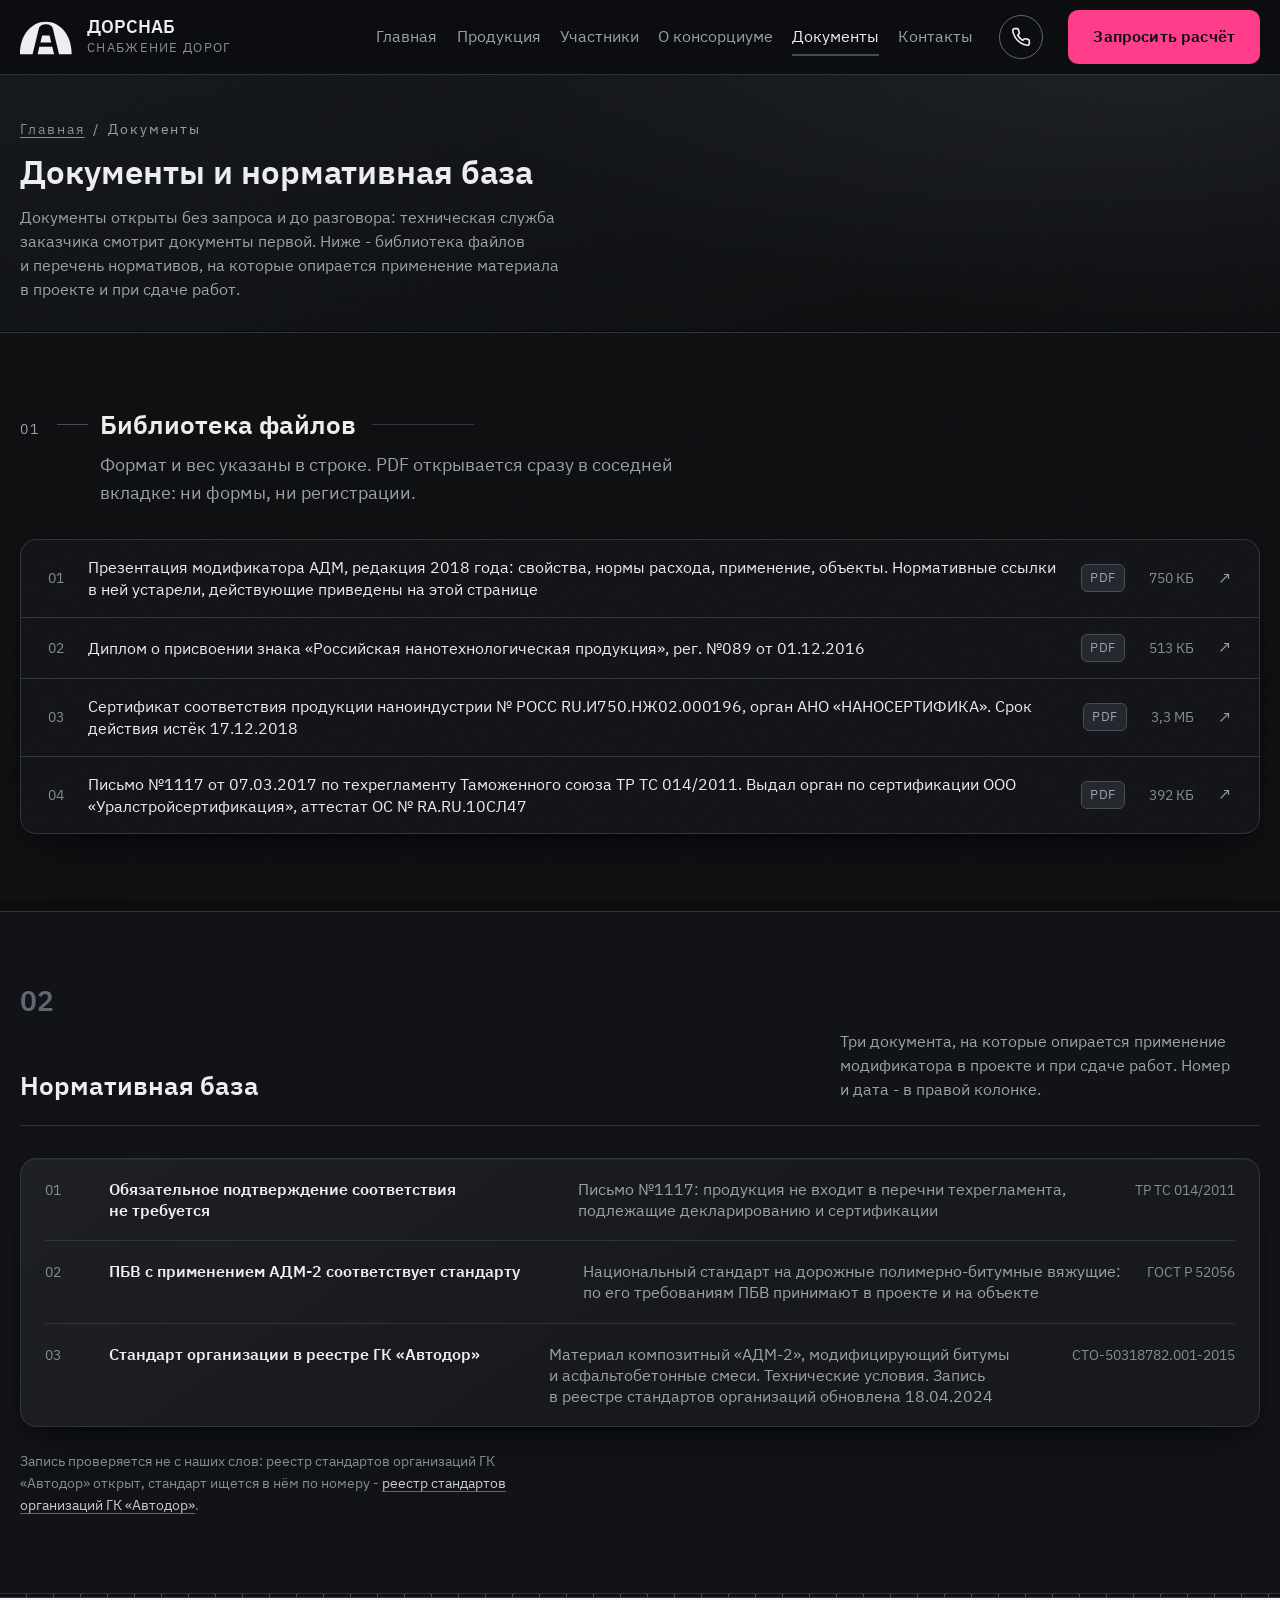
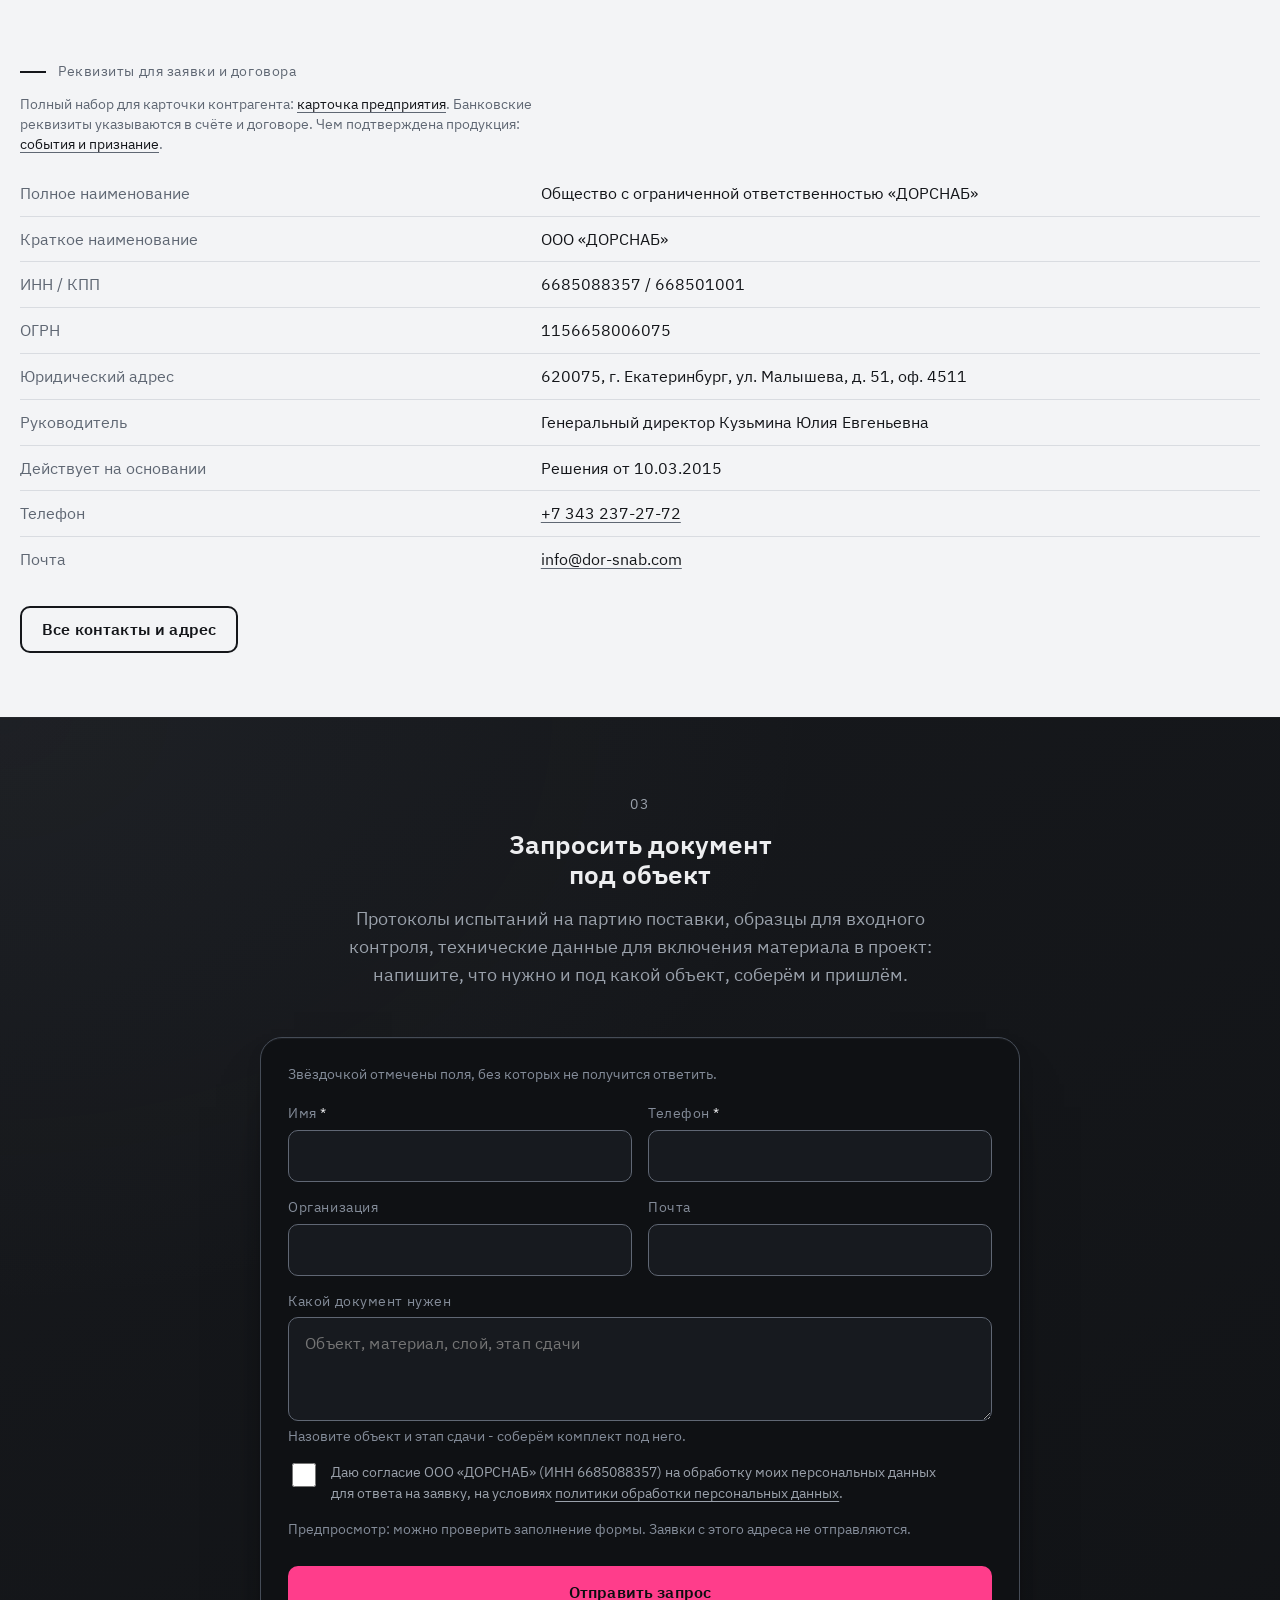
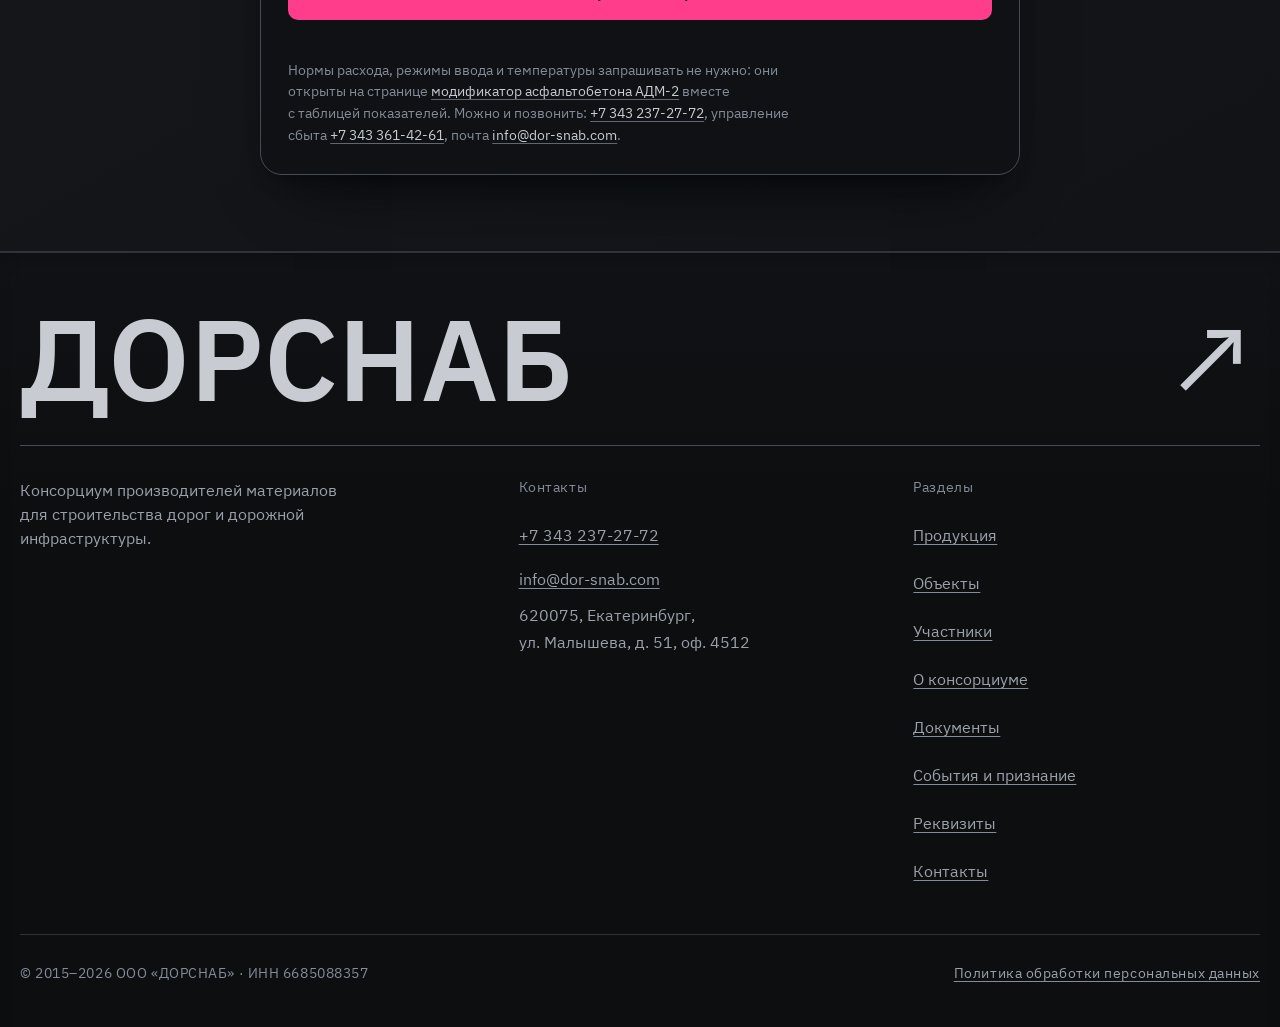
==== commit 7515815d: "Обновить типографику всех страниц: IBM Plex Sans" ====
--- a/dokumenty.html
+++ b/dokumenty.html
@@ -16,13 +16,14 @@
 <meta property="og:image:alt" content="Укладка асфальтобетонной смеси с модификатором АДМ на мостовом сооружении">
 <meta property="og:url" content="https://dor-snab.com/dokumenty.html">
 <link rel="icon" href="data:image/svg+xml,%3Csvg xmlns='http://www.w3.org/2000/svg' viewBox='-2.1 -8.6 53 53'%3E%3Crect x='-2.1' y='-8.6' width='53' height='53' fill='%230d0e10'/%3E%3Cpath fill='%23edeef0' fill-rule='evenodd' d='M0 33.2C0 15 10.8 2.6 24.4 2.6S48.8 15 48.8 33.2H36.9L31 8.9c-.5-2.2-2.9-3.9-6.6-3.9s-6 1.7-6.6 3.9L11.9 33.2H0Zm16.6 0 1.7-7h12.2l1.7 7H16.6Zm2.7-11.1 1.6-6.5h7l1.6 6.5h-10.2Z'/%3E%3C/svg%3E">
-<link rel="preload" href="assets/fonts/golos-400.woff2" as="font" type="font/woff2" crossorigin>
-<link rel="preload" href="assets/fonts/unbounded-700.woff2" as="font" type="font/woff2" crossorigin>
-<link rel="preload" href="assets/fonts/jbmono-400.woff2" as="font" type="font/woff2" crossorigin>
-<link rel="stylesheet" href="assets/css/style.css?v=20260911">
-<link rel="stylesheet" href="assets/css/character.css?v=20260911">
-<link rel="stylesheet" href="assets/css/usability.css?v=20260915">
-<link rel="stylesheet" href="assets/css/depth.css?v=20260916">
+<link rel="preload" href="assets/fonts/ibm-plex-sans-400-cyrillic.woff2" as="font" type="font/woff2" crossorigin>
+<link rel="preload" href="assets/fonts/ibm-plex-sans-400-latin1.woff2" as="font" type="font/woff2" crossorigin>
+<link rel="preload" href="assets/fonts/ibm-plex-sans-600-cyrillic.woff2" as="font" type="font/woff2" crossorigin>
+<link rel="preload" href="assets/fonts/ibm-plex-sans-600-latin1.woff2" as="font" type="font/woff2" crossorigin>
+<link rel="stylesheet" href="assets/css/style.css?v=20260917-type">
+<link rel="stylesheet" href="assets/css/character.css?v=20260917-type">
+<link rel="stylesheet" href="assets/css/usability.css?v=20260917-type">
+<link rel="stylesheet" href="assets/css/depth.css?v=20260917-type">
 <script>document.documentElement.className+=' js';setTimeout(function(){if(!window.__dorsnabZhiv){var e=document.documentElement;e.className=e.className.replace(' js','')}},1800)</script>
 <script type="application/ld+json">{"@context":"https://schema.org","@type":"BreadcrumbList","itemListElement":[{"@type":"ListItem","position":1,"name":"Главная","item":"https://dor-snab.com/"},{"@type":"ListItem","position":2,"name":"Документы","item":"https://dor-snab.com/dokumenty.html"}]}</script>
 </head>
--- a/assets/css/style.css
+++ b/assets/css/style.css
@@ -1,13 +1,21 @@
-@font-face { font-family: 'Unbounded'; font-style: normal; font-weight: 700; font-display: swap;
-  src: url(../fonts/unbounded-700.woff2) format('woff2'); }
-@font-face { font-family: 'Unbounded'; font-style: normal; font-weight: 800; font-display: swap;
-  src: url(../fonts/unbounded-800.woff2) format('woff2'); }
-@font-face { font-family: 'Golos Text'; font-style: normal; font-weight: 400; font-display: swap;
-  src: url(../fonts/golos-400.woff2) format('woff2'); }
-@font-face { font-family: 'Golos Text'; font-style: normal; font-weight: 600; font-display: swap;
-  src: url(../fonts/golos-600.woff2) format('woff2'); }
-@font-face { font-family: 'JetBrains Mono'; font-style: normal; font-weight: 400; font-display: swap;
-  src: url(../fonts/jbmono-400.woff2) format('woff2'); }
+@font-face { font-family: 'IBM Plex Sans'; font-style: normal; font-weight: 400; font-display: swap;
+  src: url(../fonts/ibm-plex-sans-400-cyrillic.woff2) format('woff2');
+  unicode-range: U+400-45F,U+462-463,U+46A-46B,U+472-475,U+490-4C2,U+4CF-4D9,U+4DC-4E9,U+4EE-4F9,U+524-525; }
+@font-face { font-family: 'IBM Plex Sans'; font-style: normal; font-weight: 400; font-display: swap;
+  src: url(../fonts/ibm-plex-sans-400-latin1.woff2) format('woff2');
+  unicode-range: U+0,U+D,U+20-7E,U+A0-FF,U+131,U+152-153,U+2C6,U+2DA,U+2DC,U+2013-2014,U+2018-201A,U+201C-201E,U+2020-2022,U+2026,U+2030,U+2039-203A,U+2044,U+20AC,U+2122,U+2212,U+FB01-FB02; }
+@font-face { font-family: 'IBM Plex Sans'; font-style: normal; font-weight: 600; font-display: swap;
+  src: url(../fonts/ibm-plex-sans-600-cyrillic.woff2) format('woff2');
+  unicode-range: U+400-45F,U+462-463,U+46A-46B,U+472-475,U+490-4C2,U+4CF-4D9,U+4DC-4E9,U+4EE-4F9,U+524-525; }
+@font-face { font-family: 'IBM Plex Sans'; font-style: normal; font-weight: 600; font-display: swap;
+  src: url(../fonts/ibm-plex-sans-600-latin1.woff2) format('woff2');
+  unicode-range: U+0,U+D,U+20-7E,U+A0-FF,U+131,U+152-153,U+2C6,U+2DA,U+2DC,U+2013-2014,U+2018-201A,U+201C-201E,U+2020-2022,U+2026,U+2030,U+2039-203A,U+2044,U+20AC,U+2122,U+2212,U+FB01-FB02; }
+@font-face { font-family: 'IBM Plex Sans'; font-style: normal; font-weight: 400; font-display: swap;
+  src: url(../fonts/ibm-plex-sans-400-pi.woff2) format('woff2');
+  unicode-range: U+E3F,U+2000-200D,U+2015,U+2028-2029,U+202F,U+2032-2033,U+2070,U+2074-2079,U+2080-2089,U+2113,U+2116,U+2126,U+212E,U+2150-2151,U+2153-215E,U+2190-2199,U+21A9-21AA,U+21B0-21B3,U+21B6-21B7,U+21BA-21BB,U+21C4,U+21C6,U+2202,U+2206,U+220F,U+2211,U+2215,U+221A,U+221E,U+222B,U+2248,U+2260,U+2264-2265,U+25CA,U+2713,U+274C,U+2B0E-2B11,U+ECE0,U+EFCC,U+FEFF,U+FFFD; }
+@font-face { font-family: 'IBM Plex Sans'; font-style: normal; font-weight: 600; font-display: swap;
+  src: url(../fonts/ibm-plex-sans-600-pi.woff2) format('woff2');
+  unicode-range: U+E3F,U+2000-200D,U+2015,U+2028-2029,U+202F,U+2032-2033,U+2070,U+2074-2079,U+2080-2089,U+2113,U+2116,U+2126,U+212E,U+2150-2151,U+2153-215E,U+2190-2199,U+21A9-21AA,U+21B0-21B3,U+21B6-21B7,U+21BA-21BB,U+21C4,U+21C6,U+2202,U+2206,U+220F,U+2211,U+2215,U+221A,U+221E,U+222B,U+2248,U+2260,U+2264-2265,U+25CA,U+2713,U+274C,U+2B0E-2B11,U+ECE0,U+EFCC,U+FEFF,U+FFFD; }
 
 :root {
 
@@ -41,16 +49,16 @@
   --paper-dim:    #5f6773;
   --ink:          #14161a;
 
-  --t-mark:  12px;
-  --t-sluzh: 13px;
+  --t-mark:  13px;
+  --t-sluzh: 14px;
   --t-vspom: 14px;
   --t-vtor:  16px;
   --t-korp:  17px;
   --t-karta: 19px;
 
-  --f-display: 'Unbounded', 'Golos Text', system-ui, sans-serif;
-  --f-text:    'Golos Text', system-ui, -apple-system, sans-serif;
-  --f-mono:    'JetBrains Mono', ui-monospace, 'SF Mono', monospace;
+  --f-display: 'IBM Plex Sans', Arial, sans-serif;
+  --f-text:    'IBM Plex Sans', Arial, sans-serif;
+  --f-label:   var(--f-text);
 
   --s-05: 2px;
   --s-1:  4px;
@@ -104,13 +112,13 @@
 
 [id] { scroll-margin-top: 104px; }
 
-body { margin: 0; background: var(--asphalt-900); color: var(--text); font-family: var(--f-text); font-size: var(--t-korp); line-height: 1.6; font-weight: 400; overflow-x: hidden; -webkit-font-smoothing: antialiased; }
+body { margin: 0; background: var(--asphalt-900); color: var(--text); font-family: var(--f-text); font-size: var(--t-korp); line-height: 1.6; font-weight: 400; overflow-x: hidden; -webkit-font-smoothing: antialiased; font-synthesis: none; }
 
 img { max-width: 100%; display: block; }
 a   { color: inherit; text-decoration: none; }
 button { font: inherit; }
 
-h1, h2, h3, h4 { font-family: var(--f-display); font-weight: 700; line-height: 1.05; letter-spacing: -.02em; margin: 0; hyphenate-limit-chars: 8 4 3; }
+h1, h2, h3, h4 { font-family: var(--f-display); font-weight: 600; line-height: 1.12; letter-spacing: 0; margin: 0; hyphenate-limit-chars: 8 4 3; }
 
 h1, h2 { text-wrap: balance; }
 
@@ -141,23 +149,23 @@
 
 .eyebrow, .norms-t, .foot h3, .card h3, .contact-cell .k, .field label,
 .member-deal {
-  font-family: var(--f-mono); font-weight: 400; font-size: var(--t-sluzh); line-height: 1.4;
+  font-family: var(--f-label); font-weight: 400; font-size: var(--t-sluzh); line-height: 1.4;
   letter-spacing: .04em; color: var(--text-quiet);
 }
 
 .doc-type, .mark-plant, .shot figcaption {
-  font-family: var(--f-mono); font-weight: 400; font-size: var(--t-mark); line-height: 1.4;
+  font-family: var(--f-label); font-weight: 400; font-size: var(--t-mark); line-height: 1.4;
   letter-spacing: .04em; color: var(--text-quiet);
 }
 .doc-size, .road-km, .list-num, .list-meta, .foot-bottom {
-  font-family: var(--f-mono); font-size: var(--t-sluzh); line-height: 1.45; color: var(--text-quiet);
+  font-family: var(--f-label); font-size: var(--t-sluzh); line-height: 1.45; color: var(--text-quiet);
 }
 .top-phone, .prop-val, .chip,
 .req-table td.mono, .dtable td.num {
-  font-family: var(--f-mono); font-size: var(--t-vtor); letter-spacing: 0;
+  font-family: var(--f-label); font-size: var(--t-vtor); letter-spacing: 0;
 }
 .sec-num, .crumbs {
-  font-family: var(--f-mono); font-size: var(--t-sluzh); line-height: 1.45; letter-spacing: .14em;
+  font-family: var(--f-label); font-size: var(--t-sluzh); line-height: 1.45; letter-spacing: .14em;
 }
 
 .wrap { width: min(100% - 2.5rem, var(--wrap)); margin-inline: auto; }
@@ -182,7 +190,7 @@
 
 .sec-num { color: var(--text-dim); white-space: nowrap; }
 
-.sec-title { font-size: clamp(1.6rem, 3.3vw, 2.55rem); line-height: 1.06; flex: 1 1 20ch; min-width: 0; hyphens: auto; }
+.sec-title { font-size: clamp(1.6rem, 3.3vw, 2.55rem); line-height: 1.12; flex: 1 1 20ch; min-width: 0; hyphens: auto; }
 
 h1, h2, h3, h4,
 .sec-title, .page-head h1, .mission-t { overflow-wrap: break-word; min-width: 0; }
@@ -215,9 +223,9 @@
 .sec-head--split > .sec-lead { grid-column: 2; grid-row: 2; max-width: 46ch; font-size: var(--t-vtor); line-height: 1.5; }
 
 .sec-num--big {
-  font-family: var(--f-display); font-weight: 700;
+  font-family: var(--f-display); font-weight: 600;
   font-size: clamp(2.25rem, 4.6vw, 4.5rem);
-  line-height: .85; letter-spacing: -.04em;
+  line-height: .85; letter-spacing: 0;
   color: var(--line-input);
 }
 
@@ -249,7 +257,7 @@
   margin-bottom: var(--s-6);
 }
 .sec-rubric {
-  font-family: var(--f-mono); font-weight: 400;
+  font-family: var(--f-label); font-weight: 400;
   font-size: var(--t-vspom); line-height: 1.4; letter-spacing: .16em;
   text-transform: uppercase; color: var(--text-dim);
   display: flex; align-items: baseline; gap: var(--s-3); flex-wrap: wrap;
@@ -274,16 +282,16 @@
   align-items: end;
 }
 .anchor-n {
-  font-family: var(--f-display); font-weight: 700;
+  font-family: var(--f-display); font-weight: 600;
 
   font-size: clamp(min(4.5rem, 24vw), 11vw, 10.5rem);
-  line-height: .82; letter-spacing: -.045em;
+  line-height: .82; letter-spacing: 0;
   color: var(--text);
 
   display: flex; align-items: baseline; gap: .12em; flex-wrap: wrap;
 }
 .anchor-n i {
-  font-style: normal; font-family: var(--f-mono); font-weight: 400;
+  font-style: normal; font-family: var(--f-label); font-weight: 400;
   font-size: clamp(1rem, 1.6vw, 1.4rem); letter-spacing: .04em;
   color: var(--text-dim);
 }
@@ -322,7 +330,7 @@
 
   border-top-left-radius: var(--r-2);
   max-width: min(100% - 2.5rem, 33.5em);
-  font-family: var(--f-mono); font-size: var(--t-mark); line-height: 1.4;
+  font-family: var(--f-label); font-size: var(--t-mark); line-height: 1.4;
   letter-spacing: .04em; color: var(--text-dim);
 }
 .photo-band figcaption b { color: var(--text); font-weight: 400; }
@@ -348,9 +356,9 @@
 .brand:focus-visible svg { color: var(--pink); }
 
 .brand-text { display: flex; flex-direction: column; line-height: 1; min-width: 0; }
-.brand-name { font-family: var(--f-display); font-weight: 800; font-size: 1.125rem; letter-spacing: 0; }
-
-.brand-sub { font-family: var(--f-mono); font-size: var(--t-mark); line-height: 1.3; letter-spacing: .1em; color: var(--text-quiet); text-transform: uppercase; margin-top: var(--s-1); white-space: nowrap; }
+.brand-name { font-family: var(--f-display); font-weight: 600; font-size: 1.125rem; letter-spacing: 0; }
+
+.brand-sub { font-family: var(--f-label); font-size: var(--t-mark); line-height: 1.3; letter-spacing: .1em; color: var(--text-quiet); text-transform: uppercase; margin-top: var(--s-1); white-space: nowrap; }
 
 .nav { display: flex; gap: clamp(.7rem, 1.5vw, 1.5rem); margin-left: auto; }
 
@@ -368,7 +376,7 @@
 .nav a[aria-current='page']:hover::after,
 .nav a[aria-current='page']:focus-visible::after { background: var(--pink); }
 
-.top-phone { display: inline-flex; align-items: center; gap: var(--s-2); min-height: 44px; font-family: var(--f-mono); font-size: var(--t-vtor); letter-spacing: .01em; color: var(--text); white-space: nowrap; transition: color .2s var(--ease); }
+.top-phone { display: inline-flex; align-items: center; gap: var(--s-2); min-height: 44px; font-family: var(--f-label); font-size: var(--t-vtor); letter-spacing: .01em; color: var(--text); white-space: nowrap; transition: color .2s var(--ease); }
 .top-phone-i { flex: none; }
 .top-phone:hover,
 .top-phone:focus-visible { color: var(--pink); }
@@ -513,7 +521,7 @@
 
 .mosaic-note {
   grid-column: 1 / -1; margin: 0;
-  font-family: var(--f-mono); font-size: var(--t-mark); line-height: 1.45;
+  font-family: var(--f-label); font-size: var(--t-mark); line-height: 1.45;
   color: var(--text-quiet);
   max-width: 36.8em;
   background: var(--asphalt-900);
@@ -530,7 +538,7 @@
   position: absolute;
   left: 0; right: 0; bottom: 0;
   padding: var(--s-25) var(--s-4);
-  font-family: var(--f-mono);
+  font-family: var(--f-label);
   font-size: var(--t-mark);
   line-height: 1.35;
   letter-spacing: .04em;
@@ -564,15 +572,15 @@
   align-items: baseline;
 }
 
-.fact-n { font-family: var(--f-display); font-weight: 700; font-size: clamp(1.75rem, 3.4vw, 2.75rem); line-height: 1; letter-spacing: -.03em; color: var(--text); display: flex; align-items: baseline; gap: .22em; white-space: nowrap; flex-wrap: wrap; }
-
-.fact-n i { font-style: normal; font-size: .42em; color: var(--text-dim); font-family: var(--f-mono); font-weight: 400; letter-spacing: 0; }
+.fact-n { font-family: var(--f-display); font-weight: 600; font-size: clamp(1.75rem, 3.4vw, 2.75rem); line-height: 1; letter-spacing: 0; color: var(--text); display: flex; align-items: baseline; gap: .22em; white-space: nowrap; flex-wrap: wrap; }
+
+.fact-n i { font-style: normal; font-size: .42em; color: var(--text-dim); font-family: var(--f-label); font-weight: 400; letter-spacing: 0; }
 
 .fact-n.is-empty { font-family: var(--f-text); font-weight: 400; font-size: clamp(1rem, 1.5vw, 1.15rem); letter-spacing: 0; line-height: 1.3; color: var(--text-quiet); }
 
 .fact-l { font-size: var(--t-vtor); color: var(--text-dim); line-height: 1.4; max-width: 16.2em; }
 
-.facts-src { margin: var(--s-4) 0 0; font-family: var(--f-mono); font-size: var(--t-vspom); line-height: 1.45; letter-spacing: .04em; color: var(--text-quiet); max-width: 36.8em; }
+.facts-src { margin: var(--s-4) 0 0; font-family: var(--f-label); font-size: var(--t-vspom); line-height: 1.45; letter-spacing: .04em; color: var(--text-quiet); max-width: 36.8em; }
 
 .groups { display: grid; gap: 1px; background: var(--line); border-block: 1px solid var(--line); }
 
@@ -586,7 +594,7 @@
 
 .group-in { display: grid; grid-template-columns: 5.5rem minmax(0, 1fr) minmax(0, .82fr); gap: clamp(1.5rem, 3.5vw, 3rem); align-items: start; }
 
-.group-num { position: relative; font-family: var(--f-display); font-weight: 700; font-size: clamp(1.6rem, 2.6vw, 2.1rem); color: var(--line-input); line-height: .9; letter-spacing: -.04em; }
+.group-num { position: relative; font-family: var(--f-display); font-weight: 600; font-size: clamp(1.6rem, 2.6vw, 2.1rem); color: var(--line-input); line-height: .9; letter-spacing: 0; }
 
 .group[data-material] .group-num::before {
   content: '';
@@ -613,9 +621,9 @@
   grid-template-columns: minmax(0, auto) minmax(var(--s-5), 1fr);
   align-items: center;
   column-gap: var(--s-4);
-  font-family: var(--f-display); font-weight: 700;
+  font-family: var(--f-display); font-weight: 600;
   font-size: clamp(1.35rem, 2vw, 1.72rem);
-  line-height: 1.14; letter-spacing: -.015em;
+  line-height: 1.14; letter-spacing: 0;
   color: var(--text);
   margin: var(--s-7) 0 var(--s-4);
 }
@@ -626,13 +634,13 @@
 .spec { list-style: none; padding: 0; margin: var(--s-5) 0 0; border-top: 1px solid var(--line); }
 .spec li { padding: var(--s-3) 0; font-size: var(--t-vtor); line-height: 1.4; letter-spacing: .011em; color: var(--text-dim); border-bottom: 1px solid var(--line); }
 .spec li b { color: var(--text); font-weight: 600; }
-.spec li .num { font-family: var(--f-mono); color: var(--text); letter-spacing: 0; }
+.spec li .num { font-family: var(--f-label); color: var(--text); letter-spacing: 0; }
 .spec li .is-empty { color: var(--text-quiet); }
 
 .norms { border: 1px solid var(--line); border-radius: var(--r-3); padding: var(--s-5); background-color: var(--okno-bg); background-image: var(--okno-fill); box-shadow: var(--okno-shadow); position: sticky; top: 96px; }
 .norms-t { margin-bottom: var(--s-4); }
 .norms ul { list-style: none; margin: 0; padding: 0; display: grid; gap: var(--s-2); }
-.norms li { font-family: var(--f-mono); font-size: var(--t-sluzh); line-height: 1.45; color: var(--concrete); padding-left: var(--s-3); border-left: 2px solid var(--asphalt-600); }
+.norms li { font-family: var(--f-label); font-size: var(--t-sluzh); line-height: 1.45; color: var(--concrete); padding-left: var(--s-3); border-left: 2px solid var(--asphalt-600); }
 .norms li .is-empty { color: var(--text-quiet); }
 .norms .btn { width: 100%; margin-top: var(--s-5); }
 
@@ -649,7 +657,7 @@
   display: flex; flex-direction: column;
 }
 
-.aud h3 { font-size: var(--t-karta); line-height: 1.3; font-family: var(--f-text); font-weight: 600; letter-spacing: -.005em; margin-bottom: var(--s-2); }
+.aud h3 { font-size: var(--t-karta); line-height: 1.3; font-family: var(--f-text); font-weight: 600; letter-spacing: 0; margin-bottom: var(--s-2); }
 .aud p { color: var(--text-dim); font-size: var(--t-vtor); line-height: 1.5; letter-spacing: .011em; }
 
 .objects { border-block: 1px solid var(--line); }
@@ -660,7 +668,7 @@
 .road:last-child { border-bottom: 0; }
 
 .road-name { display: flex; flex-direction: column; gap: var(--s-1); }
-.road-code { font-family: var(--f-display); font-weight: 700; font-size: var(--t-karta); line-height: 1.2; letter-spacing: -.01em; }
+.road-code { font-family: var(--f-display); font-weight: 600; font-size: var(--t-karta); line-height: 1.2; letter-spacing: 0; }
 .road-place { font-size: var(--t-sluzh); line-height: 1.35; color: var(--text-quiet); }
 
 .is-empty { color: var(--text-quiet); }
@@ -686,7 +694,7 @@
 
 .shot picture { display: contents; }
 
-.member h3 { font-family: var(--f-display); font-size: var(--t-karta); line-height: 1.2; letter-spacing: -.01em; }
+.member h3 { font-family: var(--f-display); font-size: var(--t-karta); line-height: 1.2; letter-spacing: 0; }
 .member p,
 .member-what { color: var(--text-dim); font-size: var(--t-vtor); line-height: 1.45; }
 .member p { flex: none; }
@@ -822,7 +830,7 @@
 .foot .brand { color: var(--text); text-decoration: none; min-height: 0; margin-bottom: var(--s-4); }
 
 .foot .brand svg { height: 46px; }
-.foot .brand-name { font-size: clamp(1.45rem, 2.3vw, 1.8rem); letter-spacing: -.01em; overflow-wrap: anywhere; }
+.foot .brand-name { font-size: clamp(1.45rem, 2.3vw, 1.8rem); letter-spacing: 0; overflow-wrap: anywhere; }
 .foot .brand:hover,
 .foot .brand:focus-visible { color: var(--text); }
 .foot p { color: var(--text-dim); font-size: var(--t-vtor); line-height: 1.5; max-width: 38ch; }
@@ -837,7 +845,7 @@
   flex-wrap: wrap;
   align-items: center;
   padding-top: var(--s-4);
-  font-family: var(--f-mono);
+  font-family: var(--f-label);
   font-size: var(--t-sluzh);
   color: var(--text-quiet);
   letter-spacing: .04em;
@@ -852,7 +860,7 @@
   background: var(--asphalt-650);
   border-bottom: 1px solid var(--line-strong);
   padding: var(--s-25) var(--s-4);
-  font-family: var(--f-mono);
+  font-family: var(--f-label);
   font-weight: 400;
   font-size: var(--t-vspom);
   line-height: 1.4;
@@ -865,7 +873,7 @@
 .dtable td { padding: var(--s-3) var(--s-4); border-bottom: 1px solid var(--line-strong); font-size: var(--t-vtor); line-height: 1.3; letter-spacing: .011em; color: var(--text); vertical-align: top; }
 .dtable tbody tr:last-child td { border-bottom: 0; }
 
-.dtable td.num { font-family: var(--f-mono); letter-spacing: 0; text-align: right; white-space: nowrap; }
+.dtable td.num { font-family: var(--f-label); letter-spacing: 0; text-align: right; white-space: nowrap; }
 .dtable td.unit { color: var(--text-dim); width: 1%; white-space: nowrap; }
 .dtable td .is-empty,
 .dtable td.is-empty { color: var(--text-quiet); }
@@ -874,7 +882,7 @@
 .prop { display: grid; grid-template-columns: minmax(0, 1fr) auto; align-items: baseline; column-gap: var(--s-5); padding: var(--s-4) 0; border-bottom: 1px solid var(--line); }
 .prop:last-child { border-bottom: 0; }
 .prop-name { font-size: var(--t-vtor); line-height: 1.3; color: var(--text); }
-.prop-val { font-family: var(--f-mono); font-size: var(--t-vtor); line-height: 1.3; color: var(--text); text-align: right; }
+.prop-val { font-family: var(--f-label); font-size: var(--t-vtor); line-height: 1.3; color: var(--text); text-align: right; }
 .prop-val.is-empty { font-family: var(--f-text); color: var(--text-quiet); }
 .prop-note { grid-column: 1 / -1; margin: var(--s-15) 0 0; font-size: var(--t-vspom); line-height: 1.33; color: var(--text-quiet); max-width: 36.8em; }
 
@@ -1040,7 +1048,7 @@
 .wrap.prose > * { max-width: 36.8em; }
 .prose h2 { font-size: clamp(1.3rem, 2.4vw, 2rem); margin: var(--s-7) 0 var(--s-4); }
 
-.prose h3 { font-family: var(--f-text); font-weight: 600; font-size: clamp(1.25rem, 1.8vw, 1.62rem); line-height: 1.2; margin: var(--s-6) 0 var(--s-3); letter-spacing: -.01em; }
+.prose h3 { font-family: var(--f-text); font-weight: 600; font-size: clamp(1.25rem, 1.8vw, 1.62rem); line-height: 1.2; margin: var(--s-6) 0 var(--s-3); letter-spacing: 0; }
 .prose p, .prose li { color: var(--text-dim); }
 .prose ul { padding-left: 0; list-style: none; display: grid; gap: var(--s-2); margin: var(--s-4) 0; }
 .prose ul li { position: relative; padding-left: var(--s-5); }
@@ -1081,7 +1089,7 @@
 
 .contact-cell .v { font-family: var(--f-text); font-size: var(--t-korp); font-weight: 600; letter-spacing: 0; line-height: 1.45; overflow-wrap: anywhere; }
 
-.contact-cell a.v { font-family: var(--f-mono); font-weight: 400; letter-spacing: 0;
+.contact-cell a.v { font-family: var(--f-label); font-weight: 400; letter-spacing: 0;
                     font-size: var(--t-korp); transition: color .2s;
                     text-decoration: underline; text-decoration-color: var(--line-input);
                     text-underline-offset: 5px; text-decoration-thickness: 1px; }
@@ -1113,7 +1121,7 @@
   background:
     radial-gradient(closest-side, rgba(255,255,255,.055), transparent),
     var(--asphalt-800);
-  font-family: var(--f-mono); font-size: var(--t-vspom); letter-spacing: .06em;
+  font-family: var(--f-label); font-size: var(--t-vspom); letter-spacing: .06em;
   color: var(--text-dim);
 }
 .aud-num::before {
@@ -1141,7 +1149,7 @@
 .plogo-tile { background: var(--paper); border: 1px solid var(--paper-line); border-radius: var(--r-2); height: 84px; max-width: 100%; display: inline-flex; align-items: center; justify-content: center; padding: 10px 16px; }
 .plogo-tile img { max-height: 62px; max-width: 100%; width: auto; height: auto; object-fit: contain; }
 .plogo-name { font-size: var(--t-vspom); line-height: 1.35; color: var(--concrete); font-weight: 600; }
-.plogo-note { font-family: var(--f-mono); font-size: var(--t-sluzh); line-height: 1.4; color: var(--text-quiet); margin-top: auto; }
+.plogo-note { font-family: var(--f-label); font-size: var(--t-sluzh); line-height: 1.4; color: var(--text-quiet); margin-top: auto; }
 a.plogo { transition: border-color .3s var(--ease), box-shadow .3s var(--ease); }
 a.plogo:hover, a.plogo:focus-visible { border-color: var(--pink); box-shadow: var(--okno-shadow-up); }
 a.plogo:hover .plogo-name, a.plogo:focus-visible .plogo-name { color: var(--text); }
@@ -1156,7 +1164,7 @@
 .award-scan img { border-radius: calc(var(--r-2) - 6px); }
 a.award-scan:hover .award-scan-in,
 a.award-scan:focus-visible .award-scan-in { box-shadow: 0 0 0 3px var(--pink); }
-.award-scan-cap { display: block; margin-top: var(--s-3); font-family: var(--f-mono); font-size: var(--t-mark); line-height: 1.4; color: var(--text-quiet); }
+.award-scan-cap { display: block; margin-top: var(--s-3); font-family: var(--f-label); font-size: var(--t-mark); line-height: 1.4; color: var(--text-quiet); }
 a.award-scan:hover .award-scan-cap,
 a.award-scan:focus-visible .award-scan-cap { color: var(--pink); }
 .award-scan img { display: block; width: 100%; height: auto; }
@@ -1176,15 +1184,15 @@
 .mission { border-block: 1px solid var(--line); background: var(--asphalt-850); padding-block: clamp(1.75rem, 4vw, 2.75rem); }
 .mission-in { display: grid; grid-template-columns: minmax(0, 1fr) minmax(0, 340px); gap: clamp(1.25rem, 3vw, 2.5rem); align-items: start; }
 
-.mission-t { font-family: var(--f-display); font-weight: 700; font-size: clamp(1.05rem, 1.9vw, 1.45rem); line-height: 1.32; letter-spacing: -.01em; color: var(--concrete); max-width: 46ch; }
-.mission-t b { color: var(--text); font-weight: 700; }
+.mission-t { font-family: var(--f-display); font-weight: 600; font-size: clamp(1.05rem, 1.9vw, 1.45rem); line-height: 1.32; letter-spacing: 0; color: var(--concrete); max-width: 46ch; }
+.mission-t b { color: var(--text); font-weight: 600; }
 .mission-s { font-size: var(--t-vspom); line-height: 1.6; color: var(--text-dim); }
 .mission-s a { color: var(--concrete); }
 
 .razmer {
   position: relative;
   display: inline-block;
-  font-family: var(--f-mono);
+  font-family: var(--f-label);
   font-size: var(--t-vtor);
   line-height: 1.45;
   color: var(--text);
@@ -1255,13 +1263,13 @@
   border: 0;
 }
 table.shtamp th {
-  font-family: var(--f-mono); font-weight: 400;
+  font-family: var(--f-label); font-weight: 400;
   font-size: var(--t-sluzh); line-height: 1.4; letter-spacing: .16em;
   text-transform: uppercase; color: var(--text-quiet);
   text-align: left; padding: 0; width: auto;
 }
 table.shtamp td { font-size: var(--t-vtor); line-height: 1.3; color: var(--text); padding: 0; }
-table.shtamp td.mono { font-family: var(--f-mono); font-size: var(--t-vtor); letter-spacing: 0; }
+table.shtamp td.mono { font-family: var(--f-label); font-size: var(--t-vtor); letter-spacing: 0; }
 table.shtamp tr.sh-wide { grid-column: span 2; }
 
 .paper-band table.shtamp { background: var(--paper-line); border-color: var(--paper-line); }
@@ -1306,7 +1314,7 @@
           box-decoration-break: clone;
 }
 .rz-name { font-size: var(--t-vtor); line-height: 1.3; font-weight: 600; color: var(--text); }
-.rz-note { font-family: var(--f-mono); font-size: var(--t-sluzh); line-height: 1.4; letter-spacing: .04em; color: var(--text-quiet); }
+.rz-note { font-family: var(--f-label); font-size: var(--t-sluzh); line-height: 1.4; letter-spacing: .04em; color: var(--text-quiet); }
 .rz-tag { position: relative; margin-left: auto; }
 
 .rz-layer[data-fill='asf']::before   { background-image: var(--gs-hatch); }
@@ -1387,7 +1395,7 @@
 .sec-title--lined .brk { flex: none; }
 
 .brk {
-  font-family: var(--f-mono); font-weight: 400;
+  font-family: var(--f-label); font-weight: 400;
   font-size: var(--t-sluzh); line-height: 1.4; letter-spacing: .16em;
   text-transform: uppercase; color: var(--text-quiet);
 }
@@ -1398,12 +1406,12 @@
 
 .nomen { display: flex; flex-wrap: wrap; align-items: baseline; gap: var(--s-2) var(--s-3); margin: var(--s-4) 0 0; }
 .nomen-k {
-  font-family: var(--f-mono); font-size: var(--t-sluzh); line-height: 1.4;
+  font-family: var(--f-label); font-size: var(--t-sluzh); line-height: 1.4;
   letter-spacing: .16em; text-transform: uppercase; color: var(--text-quiet);
   flex: none; margin-right: var(--s-1);
 }
 .nomen-v {
-  font-family: var(--f-mono); font-size: var(--t-sluzh); line-height: 1.4;
+  font-family: var(--f-label); font-size: var(--t-sluzh); line-height: 1.4;
   color: var(--concrete);
   border: 1px solid var(--line-strong);
   border-radius: var(--r-1);
@@ -1414,7 +1422,7 @@
   display: grid; gap: var(--s-1);
   margin-top: var(--s-2); padding-top: var(--s-2);
   border-top: 1px solid var(--line);
-  font-family: var(--f-mono); font-size: var(--t-sluzh); line-height: 1.45; color: var(--text-quiet);
+  font-family: var(--f-label); font-size: var(--t-sluzh); line-height: 1.45; color: var(--text-quiet);
 }
 
 @media (hover: none) {
@@ -1744,3 +1752,6 @@
   tr, .road, .doc, .prop, .list-row, .member, .aud { break-inside: avoid; }
   @page { margin: 14mm; }
 }
+
+/* Цифры в технических данных сохраняют ширину при смене значения. */
+.fact-n, .spec-table, .req-table, .road-code, .stat-num, .sec-num, .material-model-head, .top-phone, .contact-cell a.v { font-variant-numeric: tabular-nums; }
--- a/assets/css/character.css
+++ b/assets/css/character.css
@@ -3,18 +3,18 @@
 .hero-material::before, .hero-material::after { content: none; background: none; }
 .material-masthead { display: flex; align-items: center; justify-content: space-between; gap: 1.5rem; }
 .material-masthead p { margin: 0; }
-.material-index { font: var(--t-sluzh)/1.5 var(--f-mono); color: var(--text-dim); }
+.material-index { font: var(--t-sluzh)/1.5 var(--f-label); color: var(--text-dim); }
 .material-hero-grid { display: grid; grid-template-columns: minmax(0, 1.08fr) minmax(0, 1fr); gap: 2rem; align-items: center; padding-block: 3rem 2.5rem; }
 .material-copy { min-width: 0; position: relative; z-index: 1; }
-.hero-material h1 { font-size: clamp(2.4rem, 5.55vw, 5rem); line-height: 1.01; letter-spacing: -.055em; max-width: none; margin: 0; text-wrap: initial; }
+.hero-material h1 { font-size: clamp(2.75rem, 6.4vw, 5.8rem); line-height: 1.03; letter-spacing: 0; max-width: none; margin: 0; text-wrap: initial; }
 .material-period { color: var(--concrete); }
-.material-tagline { font: 400 clamp(1.5rem, 2.8vw, 2.5rem)/1.12 var(--f-text); letter-spacing: -.025em; margin-top: 1.7rem; }
+.material-tagline { font: 400 clamp(1.5rem, 2.8vw, 2.5rem)/1.12 var(--f-text); letter-spacing: 0; margin-top: 1.7rem; }
 .hero-material .hero-lead { max-width: 26em; margin-top: 1.5rem; font-size: var(--t-korp); }
 .hero-material .hero-cta { align-items: center; gap: 1.4rem; margin-top: 1.8rem; }
 .hero-material .btn-pink { gap: 1.5rem; }
 .hero-material .btn-line { font-size: var(--t-vtor); }
 .material-model { position: relative; margin: 0; min-width: 0; align-self: stretch; display: flex; flex-direction: column; justify-content: center; }
-.material-model-head { display: flex; justify-content: space-between; padding: .8rem 0; border-top: 1px solid var(--line-strong); font: var(--t-sluzh)/1.5 var(--f-mono); color: var(--text-dim); }
+.material-model-head { display: flex; justify-content: space-between; padding: .8rem 0; border-top: 1px solid var(--line-strong); font: var(--t-sluzh)/1.5 var(--f-label); color: var(--text-dim); }
 .material-model-head > :last-child { color: var(--concrete); font: 2rem/1 var(--f-text); }
 .road-model { display: block; width: 100%; height: auto; overflow: visible; }
 .road-surface, .road-reinforcement { transition: transform .7s cubic-bezier(.2,.7,.2,1), opacity .7s; }
@@ -22,14 +22,14 @@
 .material-model[data-layer='geo'] .road-reinforcement { transform: translateY(-13px); }
 .material-switch { display: grid; grid-template-columns: repeat(2, minmax(0, 1fr)); border-bottom: 1px solid var(--line-strong); margin-top: .5rem; }
 .material-switch[hidden] { display: none; }
-.material-switch button { display: flex; gap: .85rem; align-items: center; padding: 1rem .6rem; background: transparent; border: 0; border-bottom: 2px solid transparent; color: var(--text-dim); font: var(--t-sluzh)/1.5 var(--f-mono); text-align: left; cursor: pointer; transition: color .2s, border-color .2s; }
+.material-switch button { display: flex; gap: .85rem; align-items: center; padding: 1rem .6rem; background: transparent; border: 0; border-bottom: 2px solid transparent; color: var(--text-dim); font: var(--t-sluzh)/1.5 var(--f-label); text-align: left; cursor: pointer; transition: color .2s, border-color .2s; }
 .material-switch button span { font: var(--t-vtor)/1.4 var(--f-text); }
 .material-switch button[aria-pressed='true'] { color: var(--text); border-bottom-color: var(--pink); }
-.material-model-note { display: grid; gap: .3rem; margin-top: .9rem; font: var(--t-mark)/1.5 var(--f-mono); color: var(--text-quiet); min-height: 4.5em; }
+.material-model-note { display: grid; gap: .3rem; margin-top: .9rem; font: var(--t-mark)/1.5 var(--f-label); color: var(--text-quiet); min-height: 4.5em; }
 .material-explanation { font: var(--t-vtor)/1.5 var(--f-text); color: var(--concrete); }
 .hero-verification { display: flex; align-items: center; gap: 3rem; justify-content: space-between; border-top: 1px solid var(--line-strong); padding: 1.5rem 0; }
 .hero-verification p { display: grid; grid-template-columns: minmax(0, 11rem) minmax(0, 34em); gap: 2rem; margin: 0; color: var(--text-dim); font-size: var(--t-vtor); line-height: 1.45; }
-.verification-label { color: var(--text); font: var(--t-sluzh)/1.5 var(--f-mono); }
+.verification-label { color: var(--text); font: var(--t-sluzh)/1.5 var(--f-label); }
 .hero-verification > a { flex-shrink: 0; }
 .page-home .facts { margin: 0; padding-block: 2rem 1.5rem; background: transparent; }
 .page-home .facts-grid { max-width: none; grid-template-columns: repeat(4, minmax(0, 1fr)); gap: 2rem; }
@@ -42,7 +42,7 @@
 .page-home .mission-in { grid-template-columns: minmax(0, 1.05fr) minmax(0, 1fr); gap: 2rem 5rem; }
 .mission-heading { grid-row: 1 / 3; }
 .mission-heading .eyebrow { margin-bottom: 1.5rem; }
-.mission-heading h2 { font-size: clamp(1.75rem, 3.3vw, 2.85rem); line-height: 1.12; letter-spacing: -.04em; }
+.mission-heading h2 { font-size: clamp(1.75rem, 3.3vw, 2.85rem); line-height: 1.12; letter-spacing: 0; }
 .page-home .mission-t { font: var(--t-korp)/1.6 var(--f-text); color: var(--text-dim); max-width: 33em; }
 .page-home .mission-t b { font-weight: 600; }
 .page-home .mission-s { font-size: var(--t-vtor); max-width: 34em; }
@@ -56,16 +56,16 @@
 .page-home .material-dossier { --mat: none; min-width: 0; border: 0; background: transparent; padding-block: 2rem 3.5rem; }
 .page-home .material-dossier + .material-dossier { padding-top: 4rem; border-top: 1px solid var(--line-strong); }
 .page-home .material-dossier .group-in { grid-template-columns: minmax(0, .9fr) minmax(0, 1.1fr); gap: 1.5rem 5rem; }
-.page-home .material-dossier .group-num { grid-column: 1; grid-row: 1; font: var(--t-sluzh)/1.4 var(--f-mono); color: var(--text-dim); align-self: start; }
+.page-home .material-dossier .group-num { grid-column: 1; grid-row: 1; font: var(--t-sluzh)/1.4 var(--f-label); color: var(--text-dim); align-self: start; }
 .page-home .material-dossier .group-num::before { content: none; }
-.page-home .material-dossier .group-num span { display: block; font: 700 clamp(2.5rem, 6vw, 5.3rem)/1.05 var(--f-display); letter-spacing: -.05em; color: var(--text); margin-top: .65rem; }
+.page-home .material-dossier .group-num span { display: block; font: 600 clamp(2.5rem, 6vw, 5.3rem)/1.05 var(--f-display); letter-spacing: 0; color: var(--text); margin-top: .65rem; }
 .page-home .material-dossier .group-in > div:not([class]) { grid-column: 2; grid-row: 1 / 3; }
 .page-home .material-dossier .norms { grid-column: 2; grid-row: 3; background: transparent; background-image: none; border-radius: 0; border: 0; border-top: 1px solid var(--line-strong); padding: 1.3rem 0 0; box-shadow: none; }
 .page-home .material-dossier .norms ul { display: grid; grid-template-columns: repeat(2, minmax(0, 1fr)); gap: .6rem 1.5rem; margin-block: 1rem 1.5rem; }
 .page-home .material-dossier .norms li { font-size: var(--t-vspom); margin: 0; }
 .material-evidence { grid-column: 1; grid-row: 2 / 4; margin: 0; align-self: start; }
 .material-evidence img { width: 100%; height: auto; border-radius: var(--r-4); }
-.material-evidence figcaption { border-top: 1px solid var(--line-strong); margin-top: 1rem; padding-top: .7rem; font: var(--t-mark)/1.5 var(--f-mono); color: var(--text-dim); }
+.material-evidence figcaption { border-top: 1px solid var(--line-strong); margin-top: 1rem; padding-top: .7rem; font: var(--t-mark)/1.5 var(--f-label); color: var(--text-dim); }
 .material-specs { border-block: 1px solid var(--line-strong); margin-top: 1.5rem; }
 .material-specs summary { display: flex; align-items: center; justify-content: space-between; gap: 1rem; cursor: pointer; list-style: none; padding-block: 1rem; min-height: 48px; color: var(--text); font-size: var(--t-vtor); }
 .material-specs summary::-webkit-details-marker { display: none; }
@@ -75,7 +75,7 @@
 .material-specs-body .prop:first-child { border-top: 0; }
 .geo-specimen { grid-column: 1; grid-row: 2 / 4; position: relative; min-height: 22rem; display: grid; align-content: end; padding: 1.5rem; overflow: hidden; border: 1px solid var(--line-strong); border-radius: var(--r-4); background: #192021; }
 .geo-specimen-grid { position: absolute; width: 110%; height: 140%; left: -5%; top: -28%; transform: perspective(550px) rotateX(42deg) rotateZ(-23deg); background: repeating-linear-gradient(0deg, transparent 0 30px, #86918a 30px 33px), repeating-linear-gradient(90deg, transparent 0 30px, #86918a 30px 33px); mask-image: linear-gradient(#000 25%, transparent 85%); }
-.geo-specimen > span { position: relative; color: var(--concrete); font: var(--t-vtor)/1.4 var(--f-mono); }
+.geo-specimen > span { position: relative; color: var(--concrete); font: var(--t-vtor)/1.4 var(--f-label); }
 .page-home .material-dossier[data-material='geo'] .group-in { grid-template-columns: minmax(0, 1.1fr) minmax(0, .9fr); }
 .page-home .material-dossier[data-material='geo'] .group-in > div:not([class]), .page-home .material-dossier[data-material='geo'] .norms { grid-column: 1; }
 .page-home .material-dossier[data-material='geo'] .group-num, .page-home .material-dossier[data-material='geo'] .geo-specimen { grid-column: 2; }
@@ -83,18 +83,18 @@
 .page-home .anchor-row { margin-top: 1rem; }
 .page-home .audience-section { border: 0; background: transparent; padding-top: 4rem; }
 .page-home .audience-section .sec-head { border-bottom: 1px solid var(--line-strong); padding-bottom: 2rem; }
-.page-home .audience-section .sec-num--big, .page-home .principles-section .sec-num--big { color: var(--text-dim); font: var(--t-sluzh)/1.5 var(--f-mono); letter-spacing: .04em; }
+.page-home .audience-section .sec-num--big, .page-home .principles-section .sec-num--big { color: var(--text-dim); font: var(--t-sluzh)/1.5 var(--f-label); letter-spacing: .04em; }
 .page-home .audience-section .list-rows { border: 0; background: transparent; box-shadow: none; border-radius: 0; }
 .page-home .audience-section .list-row { padding-block: 1.6rem; background: transparent; }
 .page-home .audience-section .list-key { font-size: var(--t-karta); }
 .page-home .objects { margin-top: 2rem; padding-block: 4rem; background: #e7e9ed; color: #19201e; --text: #19201e; --text-dim: #454e49; --text-quiet: #454e49; --concrete: #19201e; --line: #b0b8af; --line-strong: #8d988e; --okno-bg: transparent; }
 .page-home .objects .wrap-wide { width: min(100% - 2.5rem, var(--wrap)); }
 .page-home .objects .chapter { grid-template-columns: minmax(0, .8fr) minmax(0, 1.5fr); gap: 5rem; }
-.page-home .objects .sec-title { font-size: clamp(2rem, 4vw, 3.5rem); letter-spacing: -.05em; }
+.page-home .objects .sec-title { font-size: clamp(2rem, 4vw, 3.5rem); letter-spacing: 0; }
 .page-home .objects .road-list { border: 0; border-radius: 0; box-shadow: none; background: transparent; }
 .page-home .objects .road { display: block; padding: 1.5rem 0; background: transparent; }
 .page-home .objects .road:first-child { padding-top: 0; }
-.page-home .objects .road-code { font: 600 clamp(1.5rem, 2.6vw, 2.3rem)/1.15 var(--f-text); letter-spacing: -.035em; }
+.page-home .objects .road-code { font: 600 clamp(1.5rem, 2.6vw, 2.3rem)/1.15 var(--f-text); letter-spacing: 0; }
 .page-home .objects .road-place { margin-top: .5rem; }
 .page-home .objects .road-km { margin-top: .9rem; justify-content: start; gap: .5rem 1rem; }
 .page-home .objects .km-mark { color: #454e49; }
@@ -116,12 +116,12 @@
 .page-home .documents-section .sec-title { margin-block: 1rem; }
 .page-home .documents-section .sec-more { grid-column: 2; margin: 0; }
 .page-home .request { border-radius: var(--r-4) var(--r-4) 0 0; padding-top: 4rem; }
-.page-home .request .sec-title { font-size: clamp(2rem, 4vw, 3.6rem); max-width: 9em; letter-spacing: -.045em; }
-.foot .footer-signature { text-decoration: none; display: flex; justify-content: space-between; align-items: baseline; font: 800 clamp(2.5rem, 10.8vw, 9.5rem)/1 var(--f-display); letter-spacing: -.065em; padding-bottom: 2.5rem; margin-bottom: 2rem; border-bottom: 1px solid var(--line-strong); color: var(--concrete); }
+.page-home .request .sec-title { font-size: clamp(2rem, 4vw, 3.6rem); max-width: 9em; letter-spacing: 0; }
+.foot .footer-signature { text-decoration: none; display: flex; justify-content: space-between; align-items: baseline; font: 600 clamp(2.5rem, 10.8vw, 9.5rem)/1 var(--f-display); letter-spacing: 0; padding-bottom: 2.5rem; margin-bottom: 2rem; border-bottom: 1px solid var(--line-strong); color: var(--concrete); }
 .foot .footer-signature span { font: 400 1em/1 var(--f-text); }
 .page-head--split { padding-top: clamp(3rem, 6vw, 6rem); }
 .page-head--split .wrap { position: relative; }
-.page-head--split h1 { letter-spacing: -.045em; }
+.page-head--split h1 { letter-spacing: 0; }
 .page-head--split .crumbs { padding-bottom: 1.5rem; border-bottom: 1px solid var(--line-strong); }
 @media (hover: hover) {
   .material-switch button:hover, .material-specs summary:hover { color: var(--pink); }
@@ -129,7 +129,7 @@
 }
 @media (max-width: 1080px) {
   .req-grid > form { order: 0; }
-  .hero-material h1 { font-size: clamp(2.4rem, 5.4vw, 4.5rem); }
+  .hero-material h1 { font-size: clamp(2.75rem, 6.1vw, 5.25rem); }
   .material-hero-grid { gap: 1.5rem; }
   .hero-material .hero-cta { align-items: start; flex-direction: column; gap: .7rem; }
   .hero-verification p { grid-template-columns: minmax(0, 1fr); gap: .5rem; }
@@ -140,7 +140,7 @@
 @media (max-width: 760px) {
   .material-index { display: none; }
   .material-hero-grid { grid-template-columns: minmax(0, 1fr); padding-top: 2rem; gap: 2.5rem; }
-  .hero-material h1 { font-size: clamp(2rem, 9.45vw, 4.5rem); }
+  .hero-material h1 { font-size: clamp(2.5rem, 11.6vw, 4.5rem); }
   .material-tagline { font-size: 1.8rem; margin-top: 1.3rem; }
   .material-tagline br { display: none; }
   .hero-material .hero-lead { max-width: 32em; }
@@ -212,7 +212,7 @@
 @keyframes specimen-in { from { opacity: 0; transform: translateY(8px); } to { opacity: 1; transform: none; } }
 .material-model { padding: 1rem 1.2rem .5rem; border: 1px solid var(--line); border-radius: var(--r-4); background: #111315; }
 .material-model-head { border: 0; padding: 0 0 1rem; }
-.material-model-head .material-model-index { font: .8125rem/1.5 var(--f-mono); color: var(--text-dim); }
+.material-model-head .material-model-index { font: .8125rem/1.5 var(--f-label); color: var(--text-dim); }
 .material-model-note { min-height: 4.5em; font-family: var(--f-text); padding-inline: .4rem; }
 .material-tagline { margin-top: 1.5rem; }
 .hero-material .hero-lead { max-width: 27em; }
@@ -220,13 +220,13 @@
 .hero-material .hero-cta .btn-pink { padding-inline: 1.5rem; }
 .hero-material .hero-cta .btn-line { padding-block: .3rem; }
 .page-home .facts { border-top: 1px solid var(--line); padding-block: 2rem; }
-.page-home .fact-n { font-weight: 700; letter-spacing: -.04em; }
+.page-home .fact-n { font-weight: 600; letter-spacing: 0; }
 .page-home .fact-l { max-width: 17em; }
 .page-home .mission { position: relative; padding-top: 0; margin-top: 3rem; }
 .mission-landscape { position: relative; margin: 0; }
 .mission-landscape picture, .mission-landscape img { display: block; width: 100%; }
 .mission-landscape img { height: clamp(260px, 34vw, 500px); object-fit: cover; }
-.mission-landscape figcaption { position: absolute; right: max(1.5rem, calc((100vw - 1320px) / 2)); bottom: 1rem; border-radius: var(--r-1); background: #0d0e10; color: var(--text); font: .8125rem/1.5 var(--f-mono); padding: .5rem .75rem; }
+.mission-landscape figcaption { position: absolute; right: max(1.5rem, calc((100vw - 1320px) / 2)); bottom: 1rem; border-radius: var(--r-1); background: #0d0e10; color: var(--text); font: .8125rem/1.5 var(--f-label); padding: .5rem .75rem; }
 .page-home .mission-in { padding-top: 3.5rem; }
 .mission-heading h2 { font-size: clamp(2rem, 3.7vw, 3.25rem); }
 .page-home .material-dossier .group-in { column-gap: 3rem; }
@@ -235,7 +235,7 @@
 .page-home .material-dossier .group-num span { font-size: clamp(2.5rem, 5vw, 4.5rem); }
 .geo-specimen { display: block; min-height: 0; padding: 0; margin: 0; background: #111315; }
 .geo-specimen picture, .geo-specimen img { display: block; width: 100%; height: auto; }
-.geo-specimen figcaption { font: .8125rem/1.5 var(--f-mono); padding: 1rem 1.2rem; border-top: 1px solid var(--line); color: var(--text-dim); }
+.geo-specimen figcaption { font: .8125rem/1.5 var(--f-label); padding: 1rem 1.2rem; border-top: 1px solid var(--line); color: var(--text-dim); }
 .page-home .audience-section > .wrap { display: grid; grid-template-columns: minmax(0, .8fr) minmax(0, 1.3fr); gap: 3rem; align-items: start; }
 .page-home .audience-section .sec-head { display: block; margin: 0; border: 0; position: sticky; top: 7rem; }
 .page-home .audience-section .sec-title { margin-block: 1rem 1.5rem; font-size: clamp(1.8rem, 3vw, 2.6rem); }
@@ -314,7 +314,7 @@
 .company-strip { border-block: 1px solid var(--line-strong); padding-block: 1.8rem; }
 .company-strip .wrap { display: flex; gap: 1.5rem 3rem; align-items: center; flex-wrap: wrap; }
 .company-strip p { font-weight: 600; margin-right: auto; }
-.company-strip p span { display: block; font: .8125rem/1.6 var(--f-mono); color: var(--text-dim); }
+.company-strip p span { display: block; font: .8125rem/1.6 var(--f-label); color: var(--text-dim); }
 @media (max-width:760px) {
   .page-home .plogos { grid-template-columns: minmax(0, 1fr); }
   .page-home .plogo-tile img { max-height: 44px; }
--- a/assets/css/usability.css
+++ b/assets/css/usability.css
@@ -4,7 +4,7 @@
 [id] { scroll-margin-top: 0; }
 .page-index { position: sticky; top: var(--header-height); z-index: 80; background: var(--asphalt-900); border-block: 1px solid var(--line-strong); }
 .page-index-in { display: flex; align-items: center; gap: 2rem; }
-.page-index-label { flex: none; color: var(--text-quiet); font: var(--t-sluzh)/1.5 var(--f-mono); }
+.page-index-label { flex: none; color: var(--text-quiet); font: var(--t-sluzh)/1.5 var(--f-label); }
 .page-index-toggle { display: none; }
 .page-index-links { display: flex; flex: 1; flex-wrap: wrap; gap: .25rem 1.6rem; min-width: 0; }
 .page-index-links a { display: flex; align-items: center; min-height: 56px; padding-block: .65rem; color: var(--text-dim); font: 400 1rem/1.4 var(--f-text); border-bottom: 2px solid transparent; overflow-wrap: anywhere; }
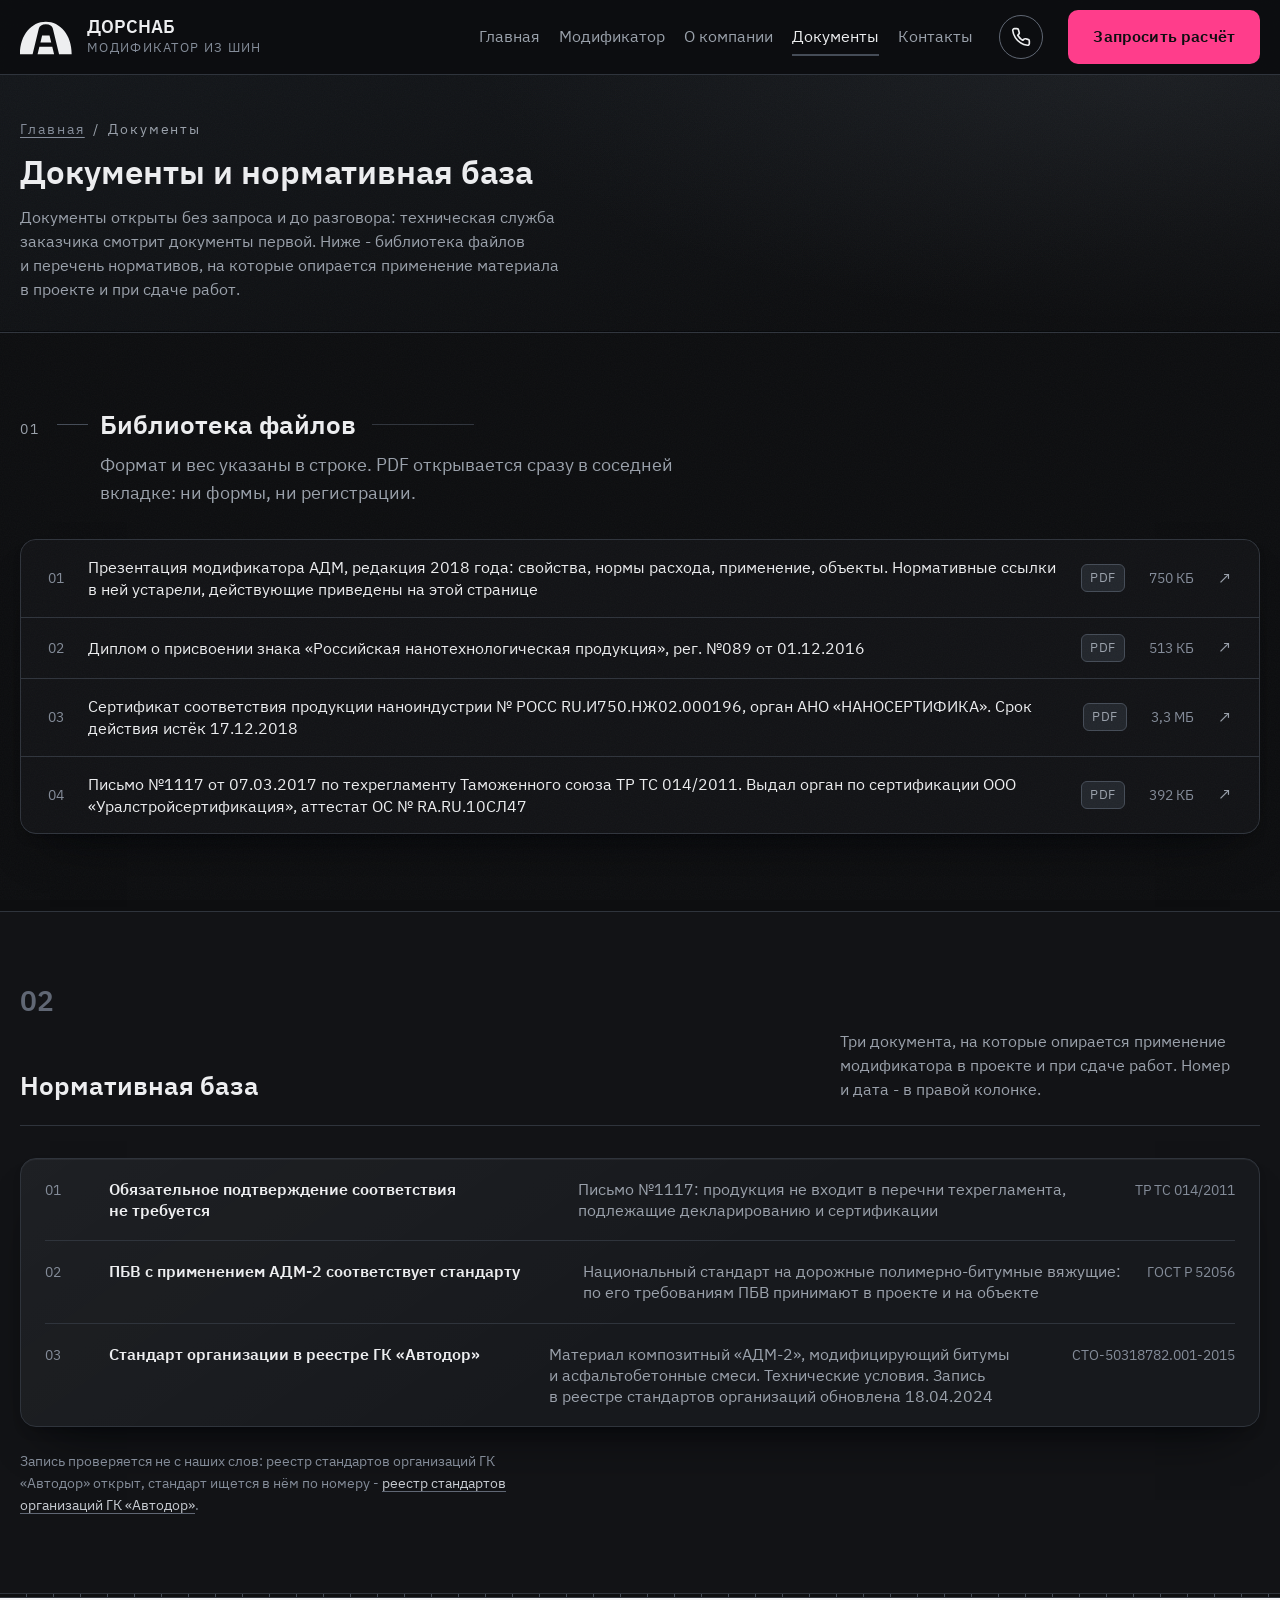
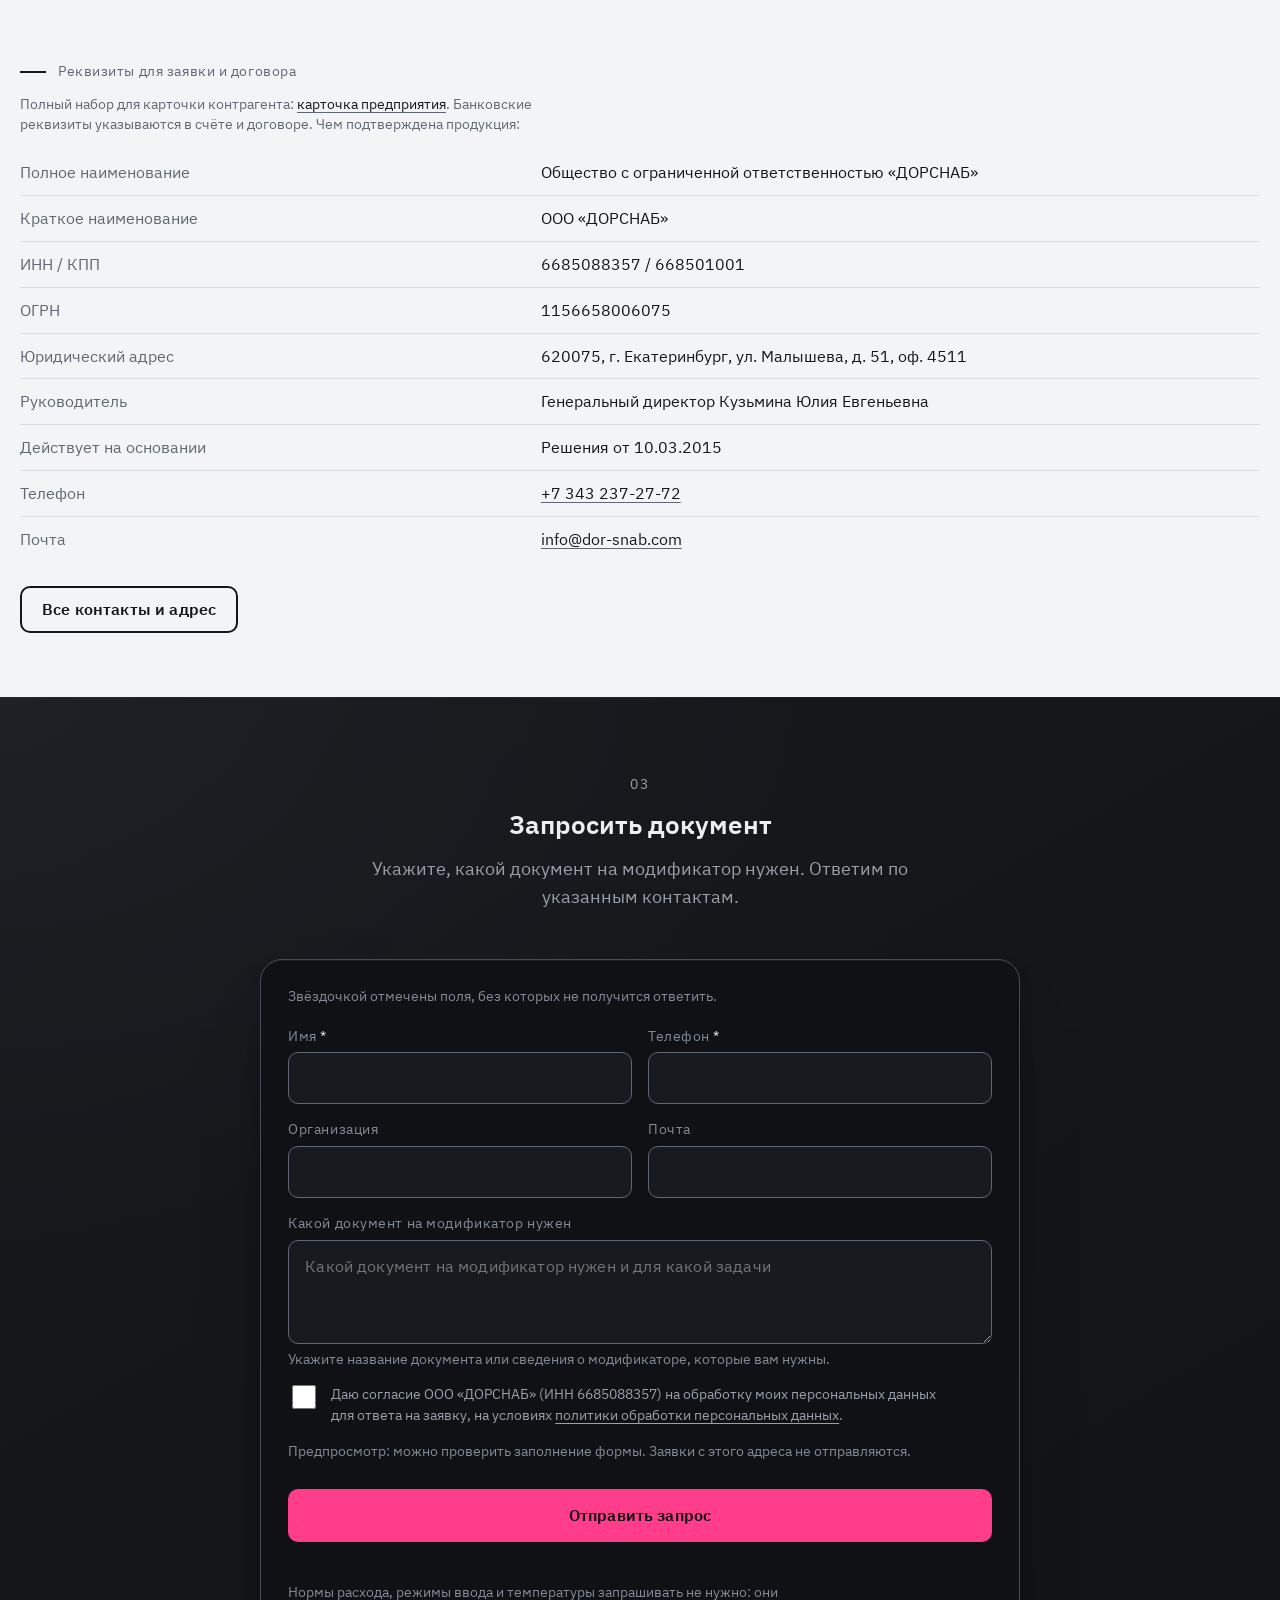
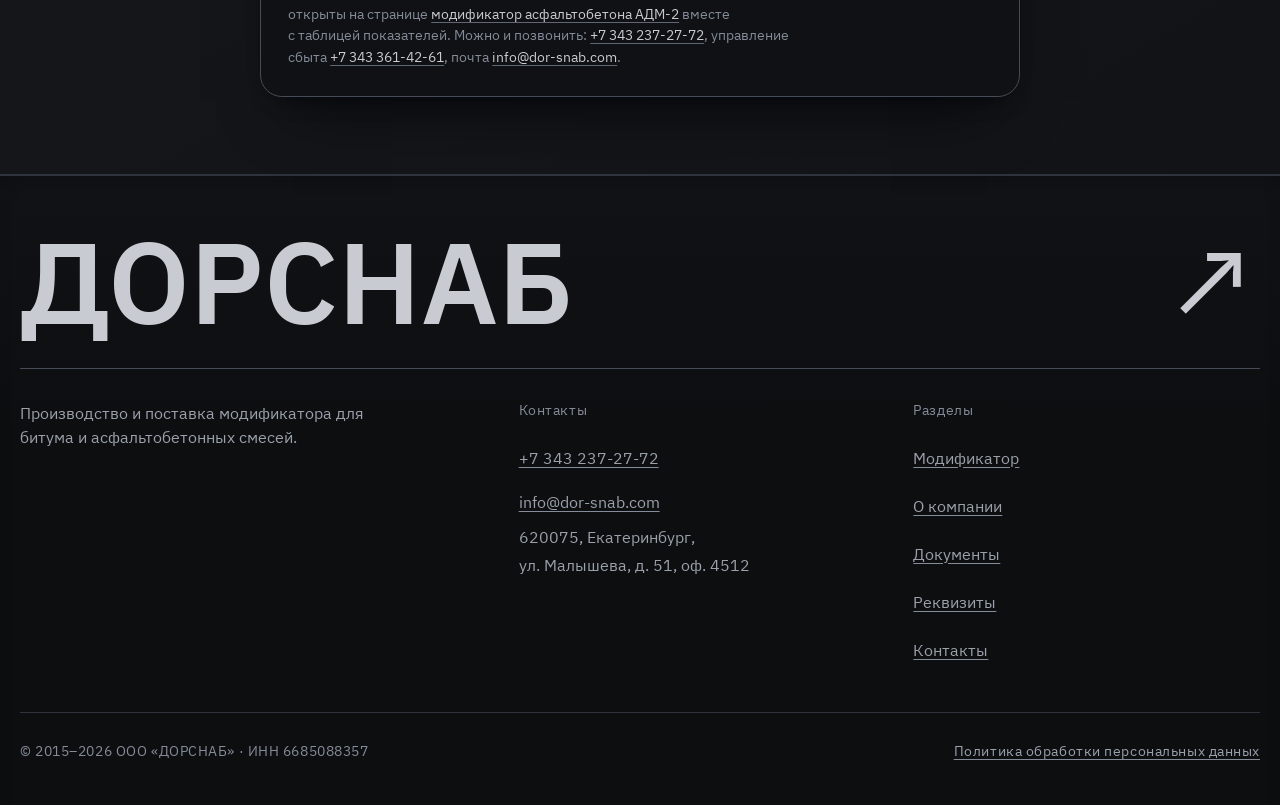
==== commit 1910276f: "Показать модификатор из шин и новый главный экран" ====
--- a/dokumenty.html
+++ b/dokumenty.html
@@ -7,26 +7,25 @@
 <meta name="description" content="Документы на АДМ-1 и АДМ-2: презентация, сертификат, письмо №1117 и диплом. Откройте опубликованные файлы и запросите актуальные документы для поставки.">
 <!-- ВРЕМЕННО: снять noindex при переезде на боевой домен dor-snab.com -->
 <meta name="robots" content="noindex, nofollow">
-<link rel="canonical" href="https://dor-snab.com/dokumenty.html">
+<link rel="canonical" href="https://markmateriaai-crypto.github.io/dorsnab-preview/dokumenty.html">
 <meta property="og:title" content="Документы на модификатор АДМ-2 | ДОРСНАБ">
 <meta property="og:description" content="Документы на АДМ-1 и АДМ-2: презентация, сертификат, письмо №1117 и диплом. Откройте опубликованные файлы и запросите актуальные документы для поставки.">
 <meta property="og:type" content="website">
 <meta property="og:locale" content="ru_RU">
-<meta property="og:image" content="https://dor-snab.com/assets/img/ukladka-na-mostu.jpg">
-<meta property="og:image:alt" content="Укладка асфальтобетонной смеси с модификатором АДМ на мостовом сооружении">
-<meta property="og:url" content="https://dor-snab.com/dokumenty.html">
-<link rel="icon" href="data:image/svg+xml,%3Csvg xmlns='http://www.w3.org/2000/svg' viewBox='-2.1 -8.6 53 53'%3E%3Crect x='-2.1' y='-8.6' width='53' height='53' fill='%230d0e10'/%3E%3Cpath fill='%23edeef0' fill-rule='evenodd' d='M0 33.2C0 15 10.8 2.6 24.4 2.6S48.8 15 48.8 33.2H36.9L31 8.9c-.5-2.2-2.9-3.9-6.6-3.9s-6 1.7-6.6 3.9L11.9 33.2H0Zm16.6 0 1.7-7h12.2l1.7 7H16.6Zm2.7-11.1 1.6-6.5h7l1.6 6.5h-10.2Z'/%3E%3C/svg%3E">
+<meta property="og:image" content="https://markmateriaai-crypto.github.io/dorsnab-preview/assets/img/tyres-hero-1536.jpg">
+<meta property="og:image:alt" content="ДОРСНАБ: модификатор из шин. Художественная иллюстрация.">
+<meta property="og:url" content="https://markmateriaai-crypto.github.io/dorsnab-preview/dokumenty.html">
+<link rel="icon" href="data:image/svg+xml,%3Csvg%20xmlns='http://www.w3.org/2000/svg'%20viewBox='-2.1%20-8.6%2053%2053'%3E%3Crect%20x='-2.1'%20y='-8.6'%20width='53'%20height='53'%20fill='%230d0e10'/%3E%3Cpath%20fill='%23edeef0'%20fill-rule='evenodd'%20d='M0%2033.2C0%2015%2010.8%202.6%2024.4%202.6S48.8%2015%2048.8%2033.2H36.9L31%208.9c-.5-2.2-2.9-3.9-6.6-3.9s-6%201.7-6.6%203.9L11.9%2033.2H0Zm16.6%200%201.7-7h12.2l1.7%207H16.6Zm2.7-11.1%201.6-6.5h7l1.6%206.5h-10.2Z'/%3E%3C/svg%3E">
 <link rel="preload" href="assets/fonts/ibm-plex-sans-400-cyrillic.woff2" as="font" type="font/woff2" crossorigin>
 <link rel="preload" href="assets/fonts/ibm-plex-sans-400-latin1.woff2" as="font" type="font/woff2" crossorigin>
 <link rel="preload" href="assets/fonts/ibm-plex-sans-600-cyrillic.woff2" as="font" type="font/woff2" crossorigin>
 <link rel="preload" href="assets/fonts/ibm-plex-sans-600-latin1.woff2" as="font" type="font/woff2" crossorigin>
-<link rel="stylesheet" href="assets/css/style.css?v=20260917-type">
-<link rel="stylesheet" href="assets/css/character.css?v=20260917-type">
-<link rel="stylesheet" href="assets/css/usability.css?v=20260917-type">
-<link rel="stylesheet" href="assets/css/depth.css?v=20260917-type">
+<link rel="stylesheet" href="assets/css/style.css?v=20260917-modifier">
+<link rel="stylesheet" href="assets/css/character.css?v=20260917-modifier">
+<link rel="stylesheet" href="assets/css/usability.css?v=20260917-modifier">
+<link rel="stylesheet" href="assets/css/depth.css?v=20260917-modifier">
 <script>document.documentElement.className+=' js';setTimeout(function(){if(!window.__dorsnabZhiv){var e=document.documentElement;e.className=e.className.replace(' js','')}},1800)</script>
-<script type="application/ld+json">{"@context":"https://schema.org","@type":"BreadcrumbList","itemListElement":[{"@type":"ListItem","position":1,"name":"Главная","item":"https://dor-snab.com/"},{"@type":"ListItem","position":2,"name":"Документы","item":"https://dor-snab.com/dokumenty.html"}]}</script>
-</head>
+<link rel="stylesheet" href="assets/css/modifier.css?v=20260917-modifier"><script type="application/ld+json">{"@context":"https://schema.org","@type":"BreadcrumbList","itemListElement":[{"@type":"ListItem","position":1,"name":"Главная","item":"https://markmateriaai-crypto.github.io/dorsnab-preview/"},{"@type":"ListItem","position":2,"name":"Документы","item":"https://markmateriaai-crypto.github.io/dorsnab-preview/dokumenty.html"}]}</script></head>
 <body>
 
 <a class="skip" href="#main">К содержимому</a>
@@ -34,25 +33,24 @@
 <header class="top">
   <div class="wrap top-in">
     <a class="brand" href="index.html">
-      <svg viewBox="0 0 52 34" width="52" height="34" aria-hidden="true" fill="currentColor" fill-rule="evenodd">
-        <path d="M0 33.2C0 15 10.8 2.6 24.4 2.6S48.8 15 48.8 33.2H36.9L31 8.9c-.5-2.2-2.9-3.9-6.6-3.9s-6 1.7-6.6 3.9L11.9 33.2H0Zm16.6 0 1.7-7h12.2l1.7 7H16.6Zm2.7-11.1 1.6-6.5h7l1.6 6.5h-10.2Z"/>
+      <svg viewbox="0 0 52 34" width="52" height="34" aria-hidden="true" fill="currentColor" fill-rule="evenodd">
+        <path d="M0 33.2C0 15 10.8 2.6 24.4 2.6S48.8 15 48.8 33.2H36.9L31 8.9c-.5-2.2-2.9-3.9-6.6-3.9s-6 1.7-6.6 3.9L11.9 33.2H0Zm16.6 0 1.7-7h12.2l1.7 7H16.6Zm2.7-11.1 1.6-6.5h7l1.6 6.5h-10.2Z"></path>
       </svg>
       <span class="brand-text">
         <span class="brand-name">ДОРСНАБ</span>
-        <span class="brand-sub">снабжение дорог</span>
+        <span class="brand-sub">модификатор из шин</span>
       </span>
     </a>
 
     <nav class="nav" id="nav" aria-label="Основная навигация">
       <a href="index.html">Главная</a>
-      <a href="produkciya.html">Продукция</a>
-      <a href="uchastniki.html">Участники</a>
-      <a href="o-konsorciume.html">О консорциуме</a>
+      <a href="produkciya.html">Модификатор</a>
+      <a href="o-konsorciume.html">О компании</a>
       <a href="dokumenty.html">Документы</a>
       <a href="kontakty.html">Контакты</a>
     </nav>
 
-    <a class="top-phone" href="tel:+73432372772" aria-label="Позвонить: +7 343 237-27-72"><svg class="top-phone-i" width="18" height="18" viewBox="0 0 24 24" fill="none" stroke="currentColor" stroke-width="2" stroke-linecap="round" stroke-linejoin="round" aria-hidden="true"><path d="M22 16.9v3a2 2 0 0 1-2.2 2 19.8 19.8 0 0 1-8.6-3.1 19.5 19.5 0 0 1-6-6A19.8 19.8 0 0 1 2.1 4.2 2 2 0 0 1 4.1 2h3a2 2 0 0 1 2 1.7c.1.9.4 1.8.7 2.7a2 2 0 0 1-.5 2.1L8.1 9.9a16 16 0 0 0 6 6l1.4-1.2a2 2 0 0 1 2.1-.5c.9.3 1.8.6 2.7.7a2 2 0 0 1 1.7 2Z"/></svg><span class="top-phone-t">+7 343 237-27-72</span></a>
+    <a class="top-phone" href="tel:+73432372772" aria-label="Позвонить: +7 343 237-27-72"><svg class="top-phone-i" width="18" height="18" viewbox="0 0 24 24" fill="none" stroke="currentColor" stroke-width="2" stroke-linecap="round" stroke-linejoin="round" aria-hidden="true"><path d="M22 16.9v3a2 2 0 0 1-2.2 2 19.8 19.8 0 0 1-8.6-3.1 19.5 19.5 0 0 1-6-6A19.8 19.8 0 0 1 2.1 4.2 2 2 0 0 1 4.1 2h3a2 2 0 0 1 2 1.7c.1.9.4 1.8.7 2.7a2 2 0 0 1-.5 2.1L8.1 9.9a16 16 0 0 0 6 6l1.4-1.2a2 2 0 0 1 2.1-.5c.9.3 1.8.6 2.7.7a2 2 0 0 1 1.7 2Z"></path></svg><span class="top-phone-t">+7 343 237-27-72</span></a>
 
     <button class="burger" type="button" id="burger" aria-label="Меню" aria-expanded="false" aria-controls="nav"><span></span></button>
 
@@ -74,7 +72,6 @@
   </div>
 </section>
 
-<!-- ============ 01 · БИБЛИОТЕКА ФАЙЛОВ · ряды индекса, без карточек ============ -->
 <section class="section">
   <div class="wrap">
     <div class="sec-head rise">
@@ -119,7 +116,6 @@
   </div>
 </section>
 
-<!-- ============ 02 · НОРМАТИВНАЯ БАЗА · тот же индекс, номер норматива справа ============ -->
 <section class="section alt shov-below">
   <div class="wrap">
     <div class="sec-head sec-head--split rise">
@@ -156,11 +152,10 @@
 
 <hr class="shov">
 
-<!-- ============ БУМАЖНАЯ СЕКЦИЯ · то, что переносят в заявку и договор ============ -->
 <section class="paper-band">
   <div class="wrap">
     <p class="eyebrow">Реквизиты для заявки и договора</p>
-    <p class="paper-note" style="margin-top:0;margin-bottom:var(--s-4)">Полный набор для карточки контрагента: <a href="rekvizity.html">карточка предприятия</a>. Банковские реквизиты указываются в счёте и договоре. Чем подтверждена продукция: <a href="sobytiya.html">события и признание</a>.</p>
+    <p class="paper-note" style="margin-top:0;margin-bottom:var(--s-4)">Полный набор для карточки контрагента: <a href="rekvizity.html">карточка предприятия</a>. Банковские реквизиты указываются в счёте и договоре. Чем подтверждена продукция: </p>
     <table class="req-table" role="table" aria-label="Реквизиты для заявки и договора">
       <tr role="row"><th role="rowheader">Полное наименование</th><td role="cell">Общество с ограниченной ответственностью «ДОРСНАБ»</td></tr>
       <tr role="row"><th role="rowheader">Краткое наименование</th><td role="cell">ООО «ДОРСНАБ»</td></tr>
@@ -181,8 +176,8 @@
   <div class="wrap">
     <div class="sec-head sec-head--center rise">
       <span class="sec-num">03</span>
-      <h2 class="sec-title">Запросить документ под объект</h2>
-      <p class="sec-lead">Протоколы испытаний на партию поставки, образцы для входного контроля, технические данные для включения материала в проект: напишите, что нужно и под какой объект, соберём и пришлём.</p>
+      <h2 class="sec-title">Запросить документ</h2>
+      <p class="sec-lead">Укажите, какой документ на модификатор нужен. Ответим по указанным контактам.</p>
     </div>
 
       <form class="form-uzkaya rise js-zayavka" action="otpravit.php" method="post" novalidate>
@@ -215,9 +210,9 @@
         </div>
 
         <div class="field">
-          <label for="dk-task">Какой документ нужен</label>
-          <textarea id="dk-task" name="task" aria-describedby="dk-task-hint" placeholder="Объект, материал, слой, этап сдачи"></textarea>
-          <p class="field-hint" id="dk-task-hint">Назовите объект и этап сдачи - соберём комплект под него.</p>
+          <label for="dk-task">Какой документ на модификатор нужен</label>
+          <textarea id="dk-task" name="task" aria-describedby="dk-task-hint" placeholder="Какой документ на модификатор нужен и для какой задачи"></textarea>
+          <p class="field-hint" id="dk-task-hint">Укажите название документа или сведения о модификаторе, которые вам нужны.</p>
         </div>
 
         <input type="hidden" name="istochnik" value="документы">
@@ -248,10 +243,7 @@
   <div class="wrap">
     <div class="foot-grid">
       <div>
-        <p>
-          Консорциум производителей материалов для строительства дорог
-          и дорожной инфраструктуры.
-        </p>
+        <p>Производство и поставка модификатора для битума и асфальтобетонных смесей.</p>
       </div>
 
       <div>
@@ -267,12 +259,9 @@
       <div>
         <h3>Разделы</h3>
         <ul>
-          <li><a href="produkciya.html">Продукция</a></li>
-          <li><a href="index.html#obyekty">Объекты</a></li>
-          <li><a href="uchastniki.html">Участники</a></li>
-          <li><a href="o-konsorciume.html">О консорциуме</a></li>
+          <li><a href="produkciya.html">Модификатор</a></li>
+          <li><a href="o-konsorciume.html">О компании</a></li>
           <li><a href="dokumenty.html">Документы</a></li>
-          <li><a href="sobytiya.html">События и признание</a></li>
           <li><a href="rekvizity.html">Реквизиты</a></li>
           <li><a href="kontakty.html">Контакты</a></li>
         </ul>
@@ -286,7 +275,7 @@
   </div>
 </footer>
 
-<script src="assets/js/main.js?v=20260915"></script>
-<script src="assets/js/usability.js?v=20260915"></script>
+<script src="assets/js/main.js?v=20260917-modifier"></script>
+<script src="assets/js/usability.js?v=20260917-modifier"></script>
 </body>
 </html>
--- a/assets/css/style.css
+++ b/assets/css/style.css
@@ -147,8 +147,7 @@
   background-image: url("data:image/svg+xml,%3Csvg xmlns='http://www.w3.org/2000/svg' width='140' height='140'%3E%3Cfilter id='n'%3E%3CfeTurbulence type='fractalNoise' baseFrequency='.85' numOctaves='3'/%3E%3C/filter%3E%3Crect width='100%25' height='100%25' filter='url(%23n)'/%3E%3C/svg%3E");
 }
 
-.eyebrow, .norms-t, .foot h3, .card h3, .contact-cell .k, .field label,
-.member-deal {
+.eyebrow, .norms-t, .foot h3, .card h3, .contact-cell .k, .field label{
   font-family: var(--f-label); font-weight: 400; font-size: var(--t-sluzh); line-height: 1.4;
   letter-spacing: .04em; color: var(--text-quiet);
 }
@@ -457,7 +456,7 @@
 
 .btn:active, .btn-line:active { transition-duration: 0s; }
 .doc:active, .nav a:active, .top-phone:active,
-.foot a:active, .burger:active, .member:active { opacity: .72; transition-duration: 0s; }
+.foot a:active, .burger:active{ opacity: .72; transition-duration: 0s; }
 .btn-line[aria-disabled='true'] { color: var(--text-quiet); cursor: not-allowed; }
 .btn-line[aria-disabled='true'] .arw { display: none; }
 
@@ -682,25 +681,7 @@
 .sec-note a { color: var(--concrete); text-decoration: underline; text-decoration-color: var(--line-input); text-underline-offset: 3px; }
 .sec-note a:hover, .sec-note a:focus-visible { color: var(--pink); text-decoration-color: var(--pink); }
 
-.members { display: grid; grid-template-columns: repeat(auto-fit, minmax(min(100%, 320px), 1fr)); gap: var(--gap); }
-
-.member { border: 1px solid var(--line); border-radius: var(--r-3); padding: var(--s-5); background-color: var(--okno-bg); background-image: var(--okno-fill); box-shadow: var(--okno-shadow); display: flex; flex-direction: column; gap: var(--s-3); transition: border-color .35s var(--ease), box-shadow .35s var(--ease); position: relative; }
-.member .btn-line::after { content: ''; position: absolute; inset: 0; }
-
-.member:hover,
-.member:focus-within { border-color: var(--pink); box-shadow: var(--okno-shadow-up); }
-
-.member-mark { height: 46px; display: flex; align-items: center; }
-
 .shot picture { display: contents; }
-
-.member h3 { font-family: var(--f-display); font-size: var(--t-karta); line-height: 1.2; letter-spacing: 0; }
-.member p,
-.member-what { color: var(--text-dim); font-size: var(--t-vtor); line-height: 1.45; }
-.member p { flex: none; }
-
-.member-role { color: var(--text); font-size: var(--t-vtor); line-height: 1.45; }
-.member-deal { padding-top: var(--s-3); border-top: 1px solid var(--line); margin-top: auto; }
 
 .vh { position: absolute; width: 1px; height: 1px; overflow: hidden; clip-path: inset(50%); white-space: nowrap; }
 
@@ -917,7 +898,7 @@
   padding: var(--s-05) var(--s-15);
   white-space: nowrap;
 }
-.card .chip, .norms .chip, .member .chip, .aud .chip, .dtable .chip { background: var(--asphalt-650); }
+.card .chip, .norms .chip, .aud .chip, .dtable .chip { background: var(--asphalt-650); }
 
 .nobr { white-space: nowrap; }
 
@@ -1143,17 +1124,6 @@
 }
 .aud-grid.pair .aud-num::before { content: none; }
 
-.plogos { display: grid; grid-template-columns: repeat(auto-fit, minmax(min(100%, 200px), 1fr)); gap: var(--gap); }
-
-.plogo { background-color: var(--okno-bg); background-image: var(--okno-fill); border: 1px solid var(--line); border-radius: var(--r-3); box-shadow: var(--okno-shadow); padding: clamp(1rem, 2vw, 1.4rem); display: flex; flex-direction: column; align-items: flex-start; gap: var(--s-3); text-decoration: none; color: inherit; }
-.plogo-tile { background: var(--paper); border: 1px solid var(--paper-line); border-radius: var(--r-2); height: 84px; max-width: 100%; display: inline-flex; align-items: center; justify-content: center; padding: 10px 16px; }
-.plogo-tile img { max-height: 62px; max-width: 100%; width: auto; height: auto; object-fit: contain; }
-.plogo-name { font-size: var(--t-vspom); line-height: 1.35; color: var(--concrete); font-weight: 600; }
-.plogo-note { font-family: var(--f-label); font-size: var(--t-sluzh); line-height: 1.4; color: var(--text-quiet); margin-top: auto; }
-a.plogo { transition: border-color .3s var(--ease), box-shadow .3s var(--ease); }
-a.plogo:hover, a.plogo:focus-visible { border-color: var(--pink); box-shadow: var(--okno-shadow-up); }
-a.plogo:hover .plogo-name, a.plogo:focus-visible .plogo-name { color: var(--text); }
-
 .award { display: grid; grid-template-columns: minmax(0, 240px) minmax(0, 1fr); gap: clamp(1.25rem, 3vw, 2.5rem); align-items: start; border: 1px solid var(--line); background-color: var(--okno-bg); background-image: var(--okno-fill); box-shadow: var(--okno-shadow); padding: clamp(1.25rem, 2.6vw, 2rem); border-radius: var(--r-3); }
 
 .award { align-items: stretch; }
@@ -1275,37 +1245,7 @@
 .paper-band table.shtamp { background: var(--paper-line); border-color: var(--paper-line); }
 .paper-band table.shtamp tr { background: var(--paper); }
 .paper-band table.shtamp th { color: var(--paper-dim); }
-.paper-band table.shtamp td { color: var(--ink); }
-
-.razrez { margin: 0; }
-.razrez-body {
-  border: 1px solid var(--line-strong);
-  border-radius: var(--r-3);
-  overflow: hidden;
-  background: var(--okno-bg);
-}
-.rz-layer {
-  position: relative;
-  display: flex;
-  flex-wrap: wrap;
-  align-items: baseline;
-  gap: var(--s-1) var(--s-4);
-  padding: 18px clamp(14px, 2.4vw, 22px);
-  border-bottom: 1px solid var(--line-strong);
-}
-.rz-layer:last-child { border-bottom: 0; }
-
-.rz-layer::before { content: ''; position: absolute; inset: 0; pointer-events: none; }
-
-.rz-layer.is-ours { padding-left: clamp(18px, 2.6vw, 26px); }
-.rz-layer.is-ours::after {
-  content: '';
-  position: absolute; left: 0; top: 0; bottom: 0;
-  width: 4px;
-  background: var(--concrete);
-}
-
-.rz-name, .rz-note {
+.paper-band table.shtamp td { color: var(--ink); } .rz-note {
   position: relative;
   background: var(--okno-bg);
   padding: 0 var(--s-15);
@@ -1313,62 +1253,8 @@
   -webkit-box-decoration-break: clone;
           box-decoration-break: clone;
 }
-.rz-name { font-size: var(--t-vtor); line-height: 1.3; font-weight: 600; color: var(--text); }
 .rz-note { font-family: var(--f-label); font-size: var(--t-sluzh); line-height: 1.4; letter-spacing: .04em; color: var(--text-quiet); }
 .rz-tag { position: relative; margin-left: auto; }
-
-.rz-layer[data-fill='asf']::before   { background-image: var(--gs-hatch); }
-.rz-layer[data-fill='asf-2']::before { background-image: var(--gs-hatch-w); }
-
-.rz-layer[data-fill='geo']::before {
-  background-image:
-    repeating-linear-gradient(90deg, var(--gs-ink) 0 1px, transparent 1px 9px),
-    repeating-linear-gradient(0deg,  var(--gs-ink) 0 1px, transparent 1px 9px);
-}
-
-.rz-layer[data-fill='shcheben']::before {
-  background-image: url("data:image/svg+xml,%3Csvg xmlns='http://www.w3.org/2000/svg' width='62' height='62'%3E%3Cg fill='none' stroke='%239aa1ab' stroke-opacity='.18'%3E%3Cpath d='M6 12l9-6 8 7-5 7-11-3z'/%3E%3Cpath d='M33 5l12 4 2 9-9 4-7-8z'/%3E%3Cpath d='M11 35l10-3 6 8-6 9-11-5z'/%3E%3Cpath d='M40 30l13 6-3 11-10 3-4-10z'/%3E%3Cpath d='M28 21l6-2 3 6-5 5-4-4z'/%3E%3Cpath d='M50 48l8 4-2 8-7-2z'/%3E%3C/g%3E%3C/svg%3E");
-}
-
-.rz-layer[data-fill='pesok']::before {
-  background-image:
-    radial-gradient(circle at 2px 2px, var(--gs-ink) .9px, transparent 1.1px),
-    radial-gradient(circle at 7px 7px, var(--gs-ink) .9px, transparent 1.1px);
-  background-size: 10px 10px, 10px 10px;
-}
-
-.rz-layer[data-fill='grunt']::before {
-  background-image:
-    repeating-linear-gradient(-45deg, var(--gs-ink) 0 1px, transparent 1px 15px),
-    repeating-linear-gradient(0deg,   var(--gs-ink-2) 0 1px, transparent 1px 15px);
-}
-.razrez + .eyebrow { margin-top: var(--s-7); }
-.eyebrow + .razrez, .group-h + .razrez { margin-top: var(--s-4); }
-.razrez figcaption {
-  margin-top: var(--s-3);
-
-  font-size: var(--t-vspom);
-  line-height: 1.5;
-  color: var(--text-quiet);
-  max-width: 74ch;
-}
-
-.group[data-material='geo'] .group-num::before {
-  content: '';
-  position: absolute;
-  z-index: -1;
-  inset: -14px -18px -18px -12px;
-  border-radius: var(--r-3);
-  background-image:
-    radial-gradient(circle at 1px 1px, var(--gs-knot) 1.2px, transparent 1.5px),
-    repeating-linear-gradient(0deg,  var(--gs-ink-2) 0 1px, transparent 1px 18px),
-    repeating-linear-gradient(90deg, var(--gs-ink-2) 0 1px, transparent 1px 18px);
-  background-size: 18px 18px, auto, auto;
-  -webkit-mask-image: radial-gradient(120% 100% at 22% 32%, #000 30%, transparent 76%);
-          mask-image: radial-gradient(120% 100% at 22% 32%, #000 30%, transparent 76%);
-  filter: none;
-  opacity: 1;
-}
 
 .sec-title--lined {
   position: relative;
@@ -1433,9 +1319,6 @@
   a.list-row:hover .arw { color: var(--text-dim); transform: none; }
   a.list-row:hover .list-num,
   a.list-row:hover .list-meta { color: var(--text-quiet); }
-  .member:hover { border-color: var(--line); box-shadow: var(--okno-shadow); }
-  a.plogo:hover { border-color: var(--line); box-shadow: var(--okno-shadow); }
-  a.plogo:hover .plogo-name { color: var(--text-dim); }
   .contact-cell:has(a):hover { border-color: var(--line); box-shadow: var(--okno-shadow); }
   a.award-scan:hover .award-scan-in { box-shadow: 0 0 0 0 var(--pink); }
   .btn-pink:hover { background: var(--pink); box-shadow: 0 0 0 0 var(--pink-glow); }
@@ -1452,12 +1335,7 @@
   .brand-sub { display: none; }
 }
 
-@media print {
-
-  .rz-layer::before { background-image: none !important; }
-  .razrez-body { border-color: #999 !important; }
-  .rz-layer { border-bottom-color: #999 !important; }
-  .rz-name, .rz-note { background: none !important; }
+@media print { .rz-note { background: none !important; }
 
   table.shtamp { display: table; width: 100%; border: 0 !important; background: none !important; border-collapse: collapse; }
   table.shtamp tbody { display: table-row-group; }
@@ -1562,7 +1440,6 @@
   .aud-grid { grid-template-columns: minmax(0, 1fr); }
   .road { grid-template-columns: minmax(0, 1fr); gap: var(--s-2); }
   .road-km { justify-content: flex-start; }
-  .members { grid-template-columns: minmax(0, 1fr); }
   .split { grid-template-columns: minmax(0, 1fr); }
   .strip { grid-template-columns: minmax(0, 1fr) minmax(0, 1fr); }
   .req-table th { width: 45%; }
@@ -1669,11 +1546,6 @@
   .req-table td { text-align: right; }
 
   .aud-grid.pair { grid-template-columns: minmax(0, 1fr); }
-  .plogos { grid-template-columns: repeat(2, minmax(0, 1fr)); }
-
-  .plogos > :last-child:nth-child(odd) { grid-column: 1 / -1; }
-  .plogo-tile { height: 64px; }
-  .plogo-tile img { max-height: 46px; }
 }
 
 @media (max-width: 420px) {
@@ -1728,7 +1600,7 @@
   .doc-dl, .hero-mosaic, .strip, .photo-band, .hero::before, .hero::after,
   .page-head::before { display: none; }
   .group[data-material] .group-num::before { display: none; }
-  .paper-band, .facts, .objects, .alt, .request, .card, .member, .norms, .aud,
+  .paper-band, .facts, .objects, .alt, .request, .card, .norms, .aud,
   .contact-cell, .dtable-wrap, .group, .list-rows, .aud-grid, .contact-grid, .docs { background: #fff !important; border-color: #999 !important; }
   .dtable-wrap { overflow: visible; }
   .dtable td, .dtable th, .req-table tr, .prop, .list-row, .road, .doc { border-color: #999 !important; }
@@ -1739,7 +1611,7 @@
   .js .rise,
   .js .rise--gr > * { opacity: 1 !important; transform: none !important; animation: none !important; }
 
-  .card, .member, .norms, .aud, .contact-cell, .plogo, .docs,
+  .card, .norms, .aud, .contact-cell, .docs,
   .list-rows, .dtable-wrap, .award, .warn, .shot { border-color: #999 !important; }
 
   .doc, .aud-num, .warn, .fact, .award { border-color: #999 !important; }
@@ -1749,7 +1621,7 @@
 
   .prose a[href^="http"]::after { content: " (" attr(href) ")"; font-size: 9pt; color: #444; }
   h1, h2, h3, .sec-title { break-after: avoid; }
-  tr, .road, .doc, .prop, .list-row, .member, .aud { break-inside: avoid; }
+  tr, .road, .doc, .prop, .list-row, .aud { break-inside: avoid; }
   @page { margin: 14mm; }
 }
 
--- a/assets/css/character.css
+++ b/assets/css/character.css
@@ -18,8 +18,6 @@
 .material-model-head > :last-child { color: var(--concrete); font: 2rem/1 var(--f-text); }
 .road-model { display: block; width: 100%; height: auto; overflow: visible; }
 .road-surface, .road-reinforcement { transition: transform .7s cubic-bezier(.2,.7,.2,1), opacity .7s; }
-.material-model[data-layer='geo'] .road-surface { transform: translateY(-20px); opacity: .32; }
-.material-model[data-layer='geo'] .road-reinforcement { transform: translateY(-13px); }
 .material-switch { display: grid; grid-template-columns: repeat(2, minmax(0, 1fr)); border-bottom: 1px solid var(--line-strong); margin-top: .5rem; }
 .material-switch[hidden] { display: none; }
 .material-switch button { display: flex; gap: .85rem; align-items: center; padding: 1rem .6rem; background: transparent; border: 0; border-bottom: 2px solid transparent; color: var(--text-dim); font: var(--t-sluzh)/1.5 var(--f-label); text-align: left; cursor: pointer; transition: color .2s, border-color .2s; }
@@ -73,13 +71,6 @@
 .material-specs[open] summary span { transform: rotate(45deg); }
 .material-specs-body { padding-bottom: 1rem; }
 .material-specs-body .prop:first-child { border-top: 0; }
-.geo-specimen { grid-column: 1; grid-row: 2 / 4; position: relative; min-height: 22rem; display: grid; align-content: end; padding: 1.5rem; overflow: hidden; border: 1px solid var(--line-strong); border-radius: var(--r-4); background: #192021; }
-.geo-specimen-grid { position: absolute; width: 110%; height: 140%; left: -5%; top: -28%; transform: perspective(550px) rotateX(42deg) rotateZ(-23deg); background: repeating-linear-gradient(0deg, transparent 0 30px, #86918a 30px 33px), repeating-linear-gradient(90deg, transparent 0 30px, #86918a 30px 33px); mask-image: linear-gradient(#000 25%, transparent 85%); }
-.geo-specimen > span { position: relative; color: var(--concrete); font: var(--t-vtor)/1.4 var(--f-label); }
-.page-home .material-dossier[data-material='geo'] .group-in { grid-template-columns: minmax(0, 1.1fr) minmax(0, .9fr); }
-.page-home .material-dossier[data-material='geo'] .group-in > div:not([class]), .page-home .material-dossier[data-material='geo'] .norms { grid-column: 1; }
-.page-home .material-dossier[data-material='geo'] .group-num, .page-home .material-dossier[data-material='geo'] .geo-specimen { grid-column: 2; }
-.page-home .material-dossier[data-material='geo'] .group-num span { font-size: clamp(2rem, 4.5vw, 4rem); }
 .page-home .anchor-row { margin-top: 1rem; }
 .page-home .audience-section { border: 0; background: transparent; padding-top: 4rem; }
 .page-home .audience-section .sec-head { border-bottom: 1px solid var(--line-strong); padding-bottom: 2rem; }
@@ -104,9 +95,6 @@
 .page-home .objects + .photo-band { width: min(100% - 2.5rem, var(--wrap)); margin: 3rem auto 0; border: 0; border-radius: var(--r-4); }
 .page-home .objects + .photo-band img { height: clamp(220px, 30vw, 390px); }
 .page-home .alliance-section { background: transparent; border: 0; }
-.page-home .alliance-section .members { grid-template-columns: minmax(0, 1.2fr) minmax(0, 1fr) minmax(0, 1fr); }
-.page-home .alliance-section .member { background: transparent; box-shadow: none; border: 0; border-top: 1px solid var(--line-strong); border-radius: 0; padding: 1.5rem 1.5rem 0 0; }
-.page-home .alliance-section .member:first-child { border-top: 2px solid var(--concrete); }
 .page-home .principles-section { padding-top: 3rem; }
 .page-home #priznanie { border: 0; background: transparent; }
 .page-home #priznanie .sec-head--center { max-width: none; text-align: left; justify-items: start; }
@@ -158,14 +146,11 @@
   .mission-heading h2 { max-width: 15em; }
   .page-home #produkciya > .sec-head { gap: 1rem; }
   .page-home #produkciya > .sec-head .sec-lead { flex-basis: 100%; }
-  .page-home .material-dossier .group-in,
-  .page-home .material-dossier[data-material='geo'] .group-in { display: flex; flex-direction: column; gap: 1.5rem; }
+  .page-home .material-dossier .group-in{ display: flex; flex-direction: column; gap: 1.5rem; }
   .page-home .material-dossier .group-in > * { width: 100%; min-width: 0; }
   .page-home .material-dossier .group-num { white-space: normal; overflow-wrap: break-word; }
-  .page-home .material-dossier .group-num span,
-  .page-home .material-dossier[data-material='geo'] .group-num span { font-size: clamp(min(2rem, 8.5vw), 8.5vw, 4rem); }
+  .page-home .material-dossier .group-num span{ font-size: clamp(min(2rem, 8.5vw), 8.5vw, 4rem); }
   .material-evidence { max-width: 500px; align-self: start; }
-  .geo-specimen { min-height: 16rem; }
   .page-home .material-dossier .group-use { max-width: none; }
   .page-home .material-dossier .norms { padding-top: 1rem; }
   .page-home .material-dossier .norms ul { display: block; }
@@ -175,8 +160,6 @@
   .page-home .objects { padding-block: 2.5rem; }
   .page-home .objects .road { padding-block: 1.2rem; }
   .page-home .objects .road-code { font-size: 1.8rem; }
-  .page-home .alliance-section .members { grid-template-columns: minmax(0, 1fr); }
-  .page-home .alliance-section .member { padding-right: 0; }
   .page-home #priznanie .award { display: grid; grid-template-columns: minmax(0, 5.5rem) minmax(0, 1fr); gap: 1.2rem; padding: 1.2rem; }
   .page-home #priznanie .award-scan { grid-column: 1; grid-row: 1 / 3; max-width: none; }
   .page-home #priznanie .award-scan-cap { margin-top: .5rem; padding-top: 0; }
@@ -192,7 +175,7 @@
   .road-surface, .road-reinforcement, .material-switch button, .material-specs summary span { transition: none; }
 }
 @media print {
-  .material-model, .material-switch, .geo-specimen, .foot .footer-signature { text-decoration: none; display: none !important; }
+  .material-model, .material-switch, .foot .footer-signature { text-decoration: none; display: none !important; }
   .material-hero-grid, .page-home .material-dossier .group-in, .page-home .mission-in, .page-home .objects .chapter, .page-home .documents-section > .wrap { display: block; }
   .material-specs-body { content-visibility: visible !important; }
   .material-specs::details-content { display: block; content-visibility: visible; height: auto; }
@@ -233,9 +216,6 @@
 .page-home .material-dossier .norms .btn { width: auto; min-width: 0; padding-inline: 1.5rem; }
 .page-home .material-dossier .norms li { font-family: var(--f-text); line-height: 1.5; }
 .page-home .material-dossier .group-num span { font-size: clamp(2.5rem, 5vw, 4.5rem); }
-.geo-specimen { display: block; min-height: 0; padding: 0; margin: 0; background: #111315; }
-.geo-specimen picture, .geo-specimen img { display: block; width: 100%; height: auto; }
-.geo-specimen figcaption { font: .8125rem/1.5 var(--f-label); padding: 1rem 1.2rem; border-top: 1px solid var(--line); color: var(--text-dim); }
 .page-home .audience-section > .wrap { display: grid; grid-template-columns: minmax(0, .8fr) minmax(0, 1.3fr); gap: 3rem; align-items: start; }
 .page-home .audience-section .sec-head { display: block; margin: 0; border: 0; position: sticky; top: 7rem; }
 .page-home .audience-section .sec-title { margin-block: 1rem 1.5rem; font-size: clamp(1.8rem, 3vw, 2.6rem); }
@@ -252,11 +232,6 @@
 .page-home .principles-section .sec-title { font-size: clamp(1.8rem, 3vw, 2.7rem); }
 .page-home .principles-section .aud { padding: 1.8rem; }
 .page-home #priznanie { padding-block: 3.5rem; }
-.page-home .plogos { gap: 1rem; }
-.page-home .plogo { display: grid; grid-template-columns: 4.5rem minmax(0, 1fr); gap: .35rem 1rem; align-content: start; align-items: center; padding: 1.25rem; text-align: left; }
-.page-home .plogo-tile { grid-row: 1 / 3; width: 4.5rem; height: 4.5rem; padding: .5rem; margin: 0; }
-.page-home .plogo-name, .page-home .plogo-note { margin: 0; }
-.page-home .plogo-note { font-size: .875rem; }
 .page-home .request { margin-top: 3rem; padding-bottom: 4rem; background: #17191d; border-top: 1px solid var(--line-strong); }
 .request form { padding: 1.7rem; background: #0f1114; border: 1px solid var(--line-strong); border-radius: var(--r-4); }
 .request .req-note { margin-top: 0; }
@@ -267,13 +242,10 @@
 @media (hover: hover) {
   .btn-pink:hover { box-shadow: none; transform: translateY(-2px); }
   .page-home .audience-section a.list-row:hover .list-key { color: var(--pink-hover); }
-  .page-home .plogo:hover { transform: none; }
 }
 @media (max-width: 1080px) {
   .material-hero-grid { gap: 1.5rem; }
   .page-home .audience-section > .wrap { grid-template-columns: minmax(0, .85fr) minmax(0, 1.15fr); gap: 2rem; }
-  .page-home .plogo { grid-template-columns: 3rem minmax(0, 1fr); padding: 1rem; }
-  .page-home .plogo-tile { width: 3rem; height: 3rem; padding: .35rem; }
 }
 @media (max-width: 760px) {
   .material-hero-grid { grid-template-columns: minmax(0, 1fr); padding-top: 1.5rem; gap: 2rem; }
@@ -287,8 +259,6 @@
   .page-home .audience-section > .wrap { grid-template-columns: minmax(0, 1fr); gap: 2rem; }
   .page-home .audience-section .sec-head { position: static; }
   .page-home .audience-section .list-row { gap: .6rem .75rem; }
-  .page-home .plogo { grid-template-columns: 4rem minmax(0, 1fr); }
-  .page-home .plogo-tile { width: 4rem; height: 4rem; }
   .page-home .request { margin-top: 1rem; }
   .request form { padding: 1.1rem; }
   .foot .footer-signature { font-size: 10.4vw; }
@@ -316,8 +286,6 @@
 .company-strip p { font-weight: 600; margin-right: auto; }
 .company-strip p span { display: block; font: .8125rem/1.6 var(--f-label); color: var(--text-dim); }
 @media (max-width:760px) {
-  .page-home .plogos { grid-template-columns: minmax(0, 1fr); }
-  .page-home .plogo-tile img { max-height: 44px; }
   .page-home #priznanie .award { display: block; padding: 1.3rem; }
   .page-home #priznanie .award-body { display: block; }
   .page-home #priznanie .award-scan { float: none; display: flex; align-items: center; gap: 1rem; width: auto; margin: 0 0 1.2rem; }
--- a/assets/css/depth.css
+++ b/assets/css/depth.css
@@ -15,7 +15,7 @@
 .page-home .mission {
   background: radial-gradient(ellipse 70% 48% at 0% 100%, rgba(125, 137, 152, .07), transparent 78%);
 }
-.material-evidence img, .geo-specimen {
+.material-evidence img{
   box-shadow: 0 10px 20px -14px rgba(2, 4, 7, .9), 0 32px 54px -34px rgba(2, 4, 7, .75);
 }
 .page-home .objects {
--- a/assets/css/modifier.css
+++ b/assets/css/modifier.css
@@ -0,0 +1,99 @@
+/* Модификатор из шин: предметная подача и индустриальный портрет. */
+.tyre-hero { position: relative; isolation: isolate; min-height: min(840px, calc(100svh - 90px)); background: #101113; overflow: clip; }
+.tyre-hero-image { position: absolute; z-index: -1; inset: 0; margin: 0; }
+.tyre-hero-image picture, .tyre-hero-image img { display: block; width: 100%; height: 100%; }
+.tyre-hero-image img { object-fit: cover; object-position: 70% 50%; }
+.tyre-hero-image::after { content: ''; position: absolute; inset: 0; background: linear-gradient(90deg, #0d0e10 0%, rgba(13,14,16,.96) 18%, rgba(13,14,16,.75) 38%, rgba(13,14,16,.08) 65%), linear-gradient(0deg, #0d0e10 0%, transparent 24%); }
+.tyre-hero-image figcaption { position: absolute; right: max(3vw, calc((100vw - 1320px)/2)); bottom: 28px; z-index: 1; font-size: 12px; color: #c8ccd2; background: #0d0e10d9; padding: 5px 9px; }
+.tyre-hero-in { position: relative; padding-block: clamp(48px, 7vw, 110px) 30px; min-height: inherit; display: flex; flex-direction: column; align-items: flex-start; }
+.tyre-hero .eyebrow { color: #d5d7dc; margin: 0 0 40px; font-size: 13px; letter-spacing: .07em; }
+.tyre-hero h1 { font: 600 clamp(52px, 5.7vw, 84px)/1.04 var(--f-display); max-width: 9em; letter-spacing: -.015em; margin: 0; text-wrap: initial; }
+.tyre-hero h1 > span { color: var(--pink); }
+.tyre-hero-lead { font-size: clamp(17px, 1.6vw, 22px); line-height: 1.5; color: #d5d7dc; max-width: 24em; margin-top: 30px; }
+.tyre-hero .hero-cta { display: flex; flex-wrap: wrap; gap: 24px; align-items: center; margin-block: 32px 60px; }
+.tyre-hero .btn-line { color: var(--text); }
+.tyre-scroll { margin-top: auto; font-size: 14px; color: #c8ccd2; display: flex; gap: 16px; align-items: center; text-decoration: none; }
+.tyre-scroll > span { font-size: 24px; }
+.material-route { background: #e6e5e1; color: #222427; padding-block: clamp(52px,7vw,98px); --text-dim: #55585d; --text: #222427; --text-quiet: #55585d; }
+.route-head { display: grid; grid-template-columns: minmax(0, .55fr) minmax(0, 1.2fr) minmax(0, 1fr); gap: 40px; align-items: start; }
+.route-head .eyebrow { font-size: 13px; color: #55585d; margin-top: 8px; }
+.route-head h2, .modifier-product h2, .modifier-documents h2, .modifier-about h2 { font: 400 clamp(32px, 4vw, 58px)/1.1 var(--f-display); letter-spacing: -.015em; }
+.route-head > p:last-child { font-size: 18px; line-height: 1.65; margin-top: 7px; color: #45494e; }
+.route-steps { list-style: none; display: grid; grid-template-columns: repeat(3, minmax(0,1fr)); gap: 40px; margin-top: 60px; }
+.route-steps li { border-top: 1px solid #969996; padding-top: 20px; }
+.route-index { font-size: 13px; color: #55585d; }
+.route-steps h3 { font-size: clamp(24px,2.7vw,38px); font-weight: 400; line-height: 1.2; margin-block: 22px 12px; overflow-wrap: anywhere; }
+.route-steps p { font-size: 16px; color: #45494e; max-width: 22em; line-height: 1.55; overflow-wrap: anywhere; }
+.modifier-product { padding-block: clamp(60px,8vw,120px); }
+.modifier-product-grid { display: grid; grid-template-columns: minmax(0,1fr) minmax(0,1fr); gap: clamp(32px,7vw,100px); align-items: start; }
+.modifier-product-copy .eyebrow, .modifier-documents .eyebrow, .modifier-about .eyebrow { margin-bottom: 25px; }
+.modifier-product-copy h2 { margin-bottom: 28px; }
+.modifier-product-lead { max-width: 28em; font-size: 19px; line-height: 1.65; color: var(--concrete); }
+.modifier-properties { margin-block: 36px 32px; }
+.modifier-properties > div { display: grid; grid-template-columns: minmax(0,1fr) minmax(0,1fr); gap: 15px; padding-block: 15px; border-top: 1px solid var(--line-strong); font-size: 15px; }
+.modifier-properties dt { color: var(--text-dim); }
+.modifier-properties dd { margin: 0; overflow-wrap: anywhere; }
+.modifier-stock { margin: 8px 0 0; min-width: 0; }
+.modifier-stock picture { display: block; overflow: hidden; border-radius: 6px; background: #24272d; box-shadow: 0 28px 70px -32px #000; }
+.modifier-stock img { width: 100%; height: auto; display: block; }
+.modifier-stock figcaption { display: flex; justify-content: space-between; flex-wrap: wrap; gap: 6px 20px; font: 13px/1.5 var(--f-text); color: var(--text-dim); margin-top: 15px; }
+.stock-note { border-top: 1px solid var(--line-strong); margin-top: 40px; padding-top: 25px; display: flex; justify-content: space-between; align-items: center; gap: 20px; }
+.stock-note > span { font: 400 clamp(28px,3vw,44px)/1.12 var(--f-text); color: var(--concrete); min-width: 0; overflow-wrap: anywhere; }
+.stock-note > a { display: grid; place-items: center; width: 58px; height: 58px; border-radius: 50%; border: 1px solid var(--line-strong); text-decoration: none; font-size: 27px; flex-shrink: 0; }
+.modifier-documents { border-top: 1px solid var(--line-strong); padding-block: 70px 95px; }
+.modifier-docs-grid { display: grid; grid-template-columns: minmax(0,.8fr) minmax(0,1.3fr); gap: 70px; }
+.modifier-docs-grid > div:first-child > p:last-child { font-size: 16px; color: var(--text-dim); max-width: 23em; margin-top: 25px; }
+.modifier-doc-links > a { display: grid; grid-template-columns: 24px minmax(0,1fr) 54px; align-items: start; gap: 22px; padding: 25px 0; border-top: 1px solid var(--line-strong); text-decoration: none; }
+.doc-order, .doc-format { font-size: 13px; color: var(--text-dim); padding-top: 5px; }
+.doc-format { text-align: right; }
+.modifier-doc-links b { font-size: 22px; font-weight: 400; line-height: 1.3; }
+.modifier-doc-links small { display: block; color: var(--text-dim); font-size: 14px; line-height: 1.5; margin-top: 10px; }
+.page-home .request { border-top: 1px solid var(--line-strong); border-radius: 0; padding-block: 80px; }
+.modifier-about { padding-top: 30px; }
+.modifier-about .modifier-product-copy > p { margin-top: 20px; }
+.modifier-about-details { padding-top: 0; }
+.about-detail-row { display: grid; grid-template-columns: 40px minmax(0,.7fr) minmax(0,1.3fr) minmax(0,.6fr); align-items: start; gap: 30px; padding-block: 32px; border-top: 1px solid var(--line-strong); }
+.about-detail-row > span { font-size: 13px; color: var(--text-dim); }
+.about-detail-row h2 { font-size: 28px; line-height: 1.2; }
+.about-detail-row p { color: var(--text-dim); font-size: 16px; line-height: 1.6; }
+.about-detail-row a { font-size: 14px; }
+.page-product .page-head h1 { max-width: 17em; }
+.page-product .group-num { color: var(--text-dim); }
+@media (hover:hover) { .modifier-doc-links a:hover b, .tyre-scroll:hover, .stock-note a:hover { color: var(--pink-hover); } }
+@media (min-width:761px) and (max-width:1100px) { .tyre-hero h1 { font-size: 6.7vw; } .route-head { grid-template-columns: minmax(0,1fr) minmax(0,1fr); } .route-head .eyebrow { grid-column: 1/-1; } .modifier-docs-grid { gap: 35px; } .about-detail-row { grid-template-columns: 24px minmax(0,1fr) minmax(0,1.4fr); } .about-detail-row a { grid-column: 3; } }
+@media (max-width:760px) {
+  .tyre-hero { min-height: 0; padding-top: 0; display: flex; flex-direction: column; }
+  .tyre-hero-in { padding-block: 32px 0; display: block; }
+  .tyre-hero .eyebrow { margin-bottom: 22px; font-size: 12px; }
+  .tyre-hero h1 { font-size: clamp(36px, 9.2vw, 66px); letter-spacing: -.02em; max-width: none; }
+  .tyre-hero-lead { font-size: 17px; margin-top: 23px; max-width: 27em; }
+  .desktop-break { display: none; }
+  .tyre-hero .hero-cta { gap: 16px 24px; margin-block: 23px 0; }
+  .tyre-hero .hero-cta .btn { font-size: 14px; padding-inline: 20px; }
+  .tyre-hero .hero-cta .btn-line { font-size: 14px; }
+  .tyre-scroll { display: none; }
+  .tyre-hero-image { position: relative; inset: auto; z-index: auto; order: 2; height: clamp(360px,112vw,660px); margin-top: 10px; }
+  .tyre-hero-image img { object-position: 72% 50%; }
+  .tyre-hero-image::after { background: linear-gradient(180deg, #0d0e10 0%, rgba(13,14,16,.2) 15%, transparent 30%, transparent 77%, #0d0e10 100%); }
+  .tyre-hero-image figcaption { right: 16px; bottom: 14px; font-size: 10px; }
+  .route-head { display: block; }
+  .route-head .eyebrow { margin-bottom: 22px; }
+  .route-head > p:last-child { margin-top: 25px; font-size: 17px; }
+  .route-steps { grid-template-columns: minmax(0,1fr); gap: 25px; margin-top: 36px; }
+  .route-steps li { display: grid; grid-template-columns: minmax(0,.65fr) minmax(0,1fr); column-gap: 20px; }
+  .route-index { grid-column: 1; grid-row: 1 / 3; padding-top: 3px; font-size: 12px; }
+  .route-steps h3 { margin: 0 0 10px; font-size: 24px; }
+  .route-steps p { grid-column: 2; font-size: 15px; }
+  .modifier-product-grid, .modifier-docs-grid { grid-template-columns: minmax(0,1fr); gap: 38px; }
+  .modifier-product-lead { font-size: 17px; }
+  .stock-note { margin-top: 25px; }
+  .modifier-documents { padding-block: 50px 65px; }
+  .modifier-docs-grid h2 br { display: none; }
+  .modifier-doc-links > a { grid-template-columns: 18px minmax(0,1fr) 40px; gap: 14px; }
+  .modifier-doc-links b { font-size: 19px; }
+  .doc-format { font-size: 11px; }
+  .page-home .request { padding-block: 50px; }
+  .about-detail-row { grid-template-columns: 20px minmax(0,1fr); gap: 14px; }
+  .about-detail-row p, .about-detail-row a { grid-column: 2; }
+}
+@media print { .tyre-hero-image { display: none; } .tyre-hero { min-height: 0; } .tyre-hero-in { padding-block: 20px; } .tyre-scroll { display: none; } .route-head, .route-steps, .modifier-product-grid, .modifier-docs-grid { display: block; } }
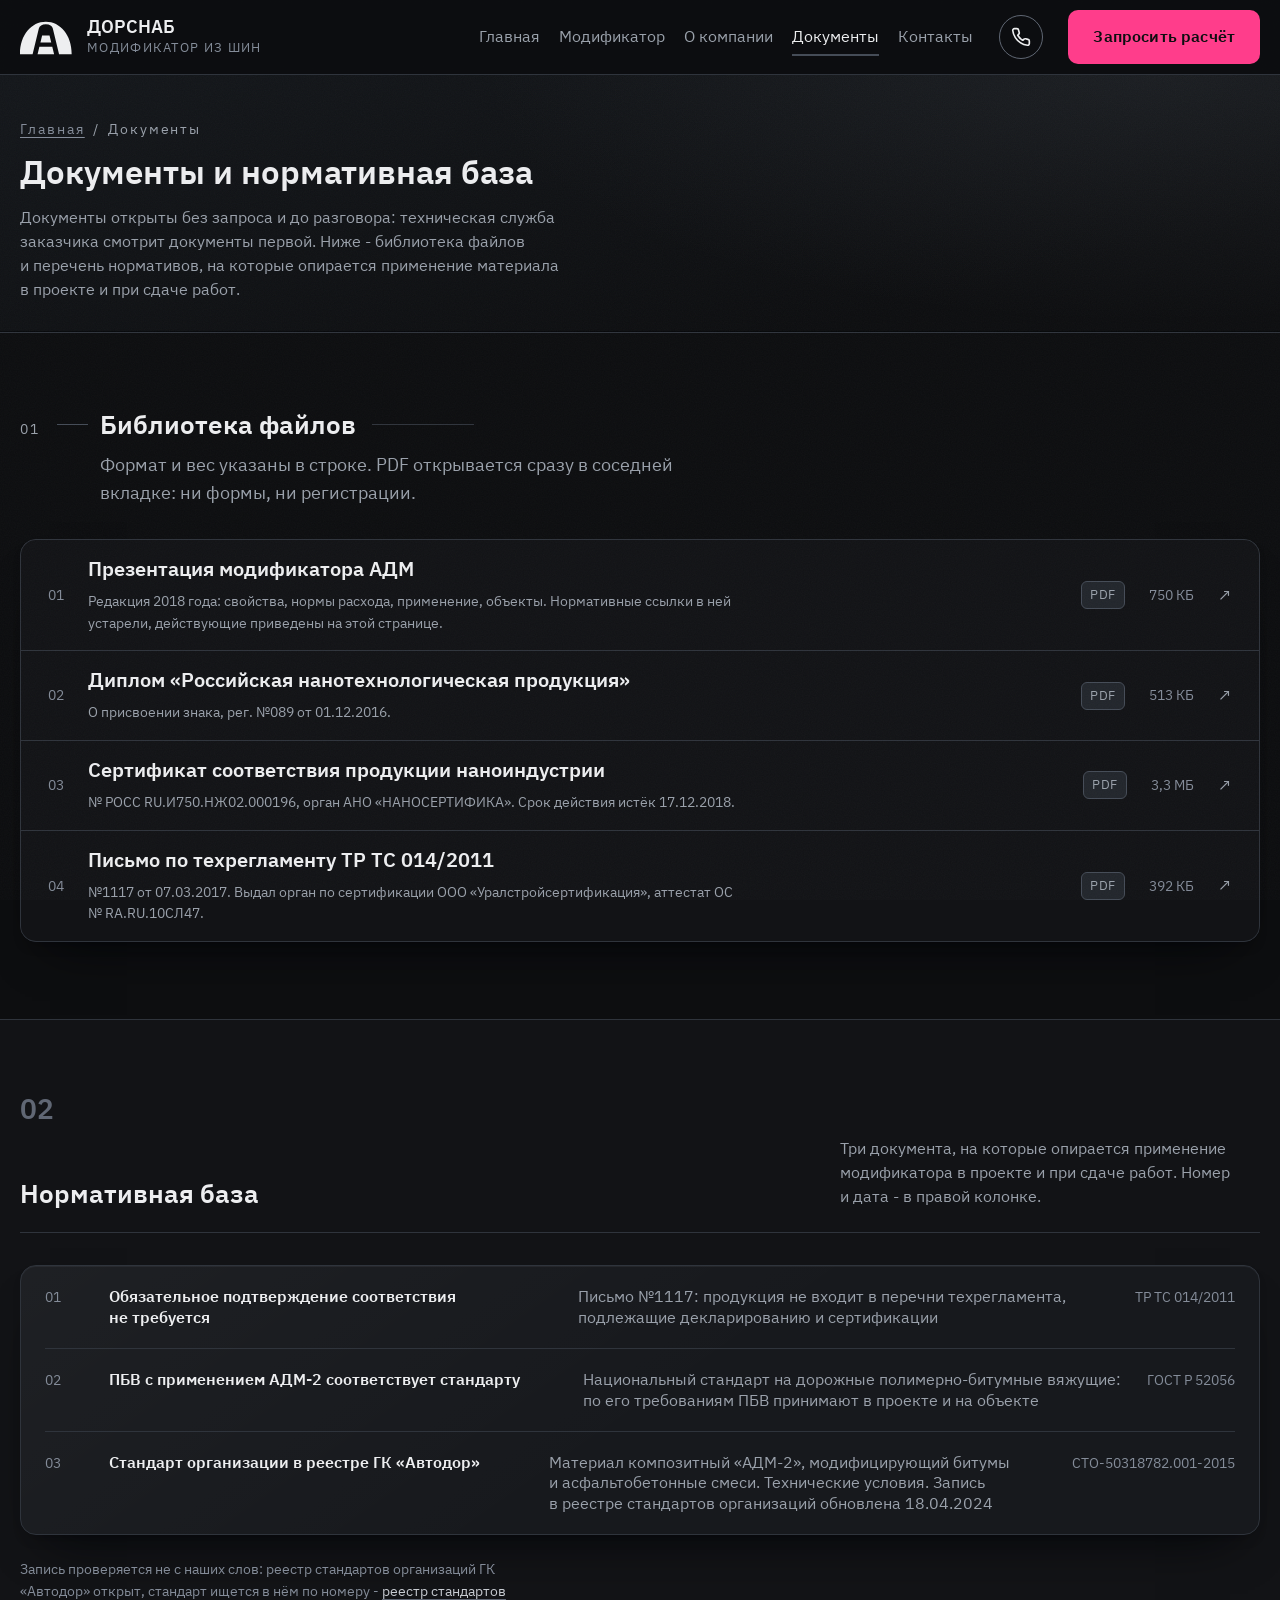
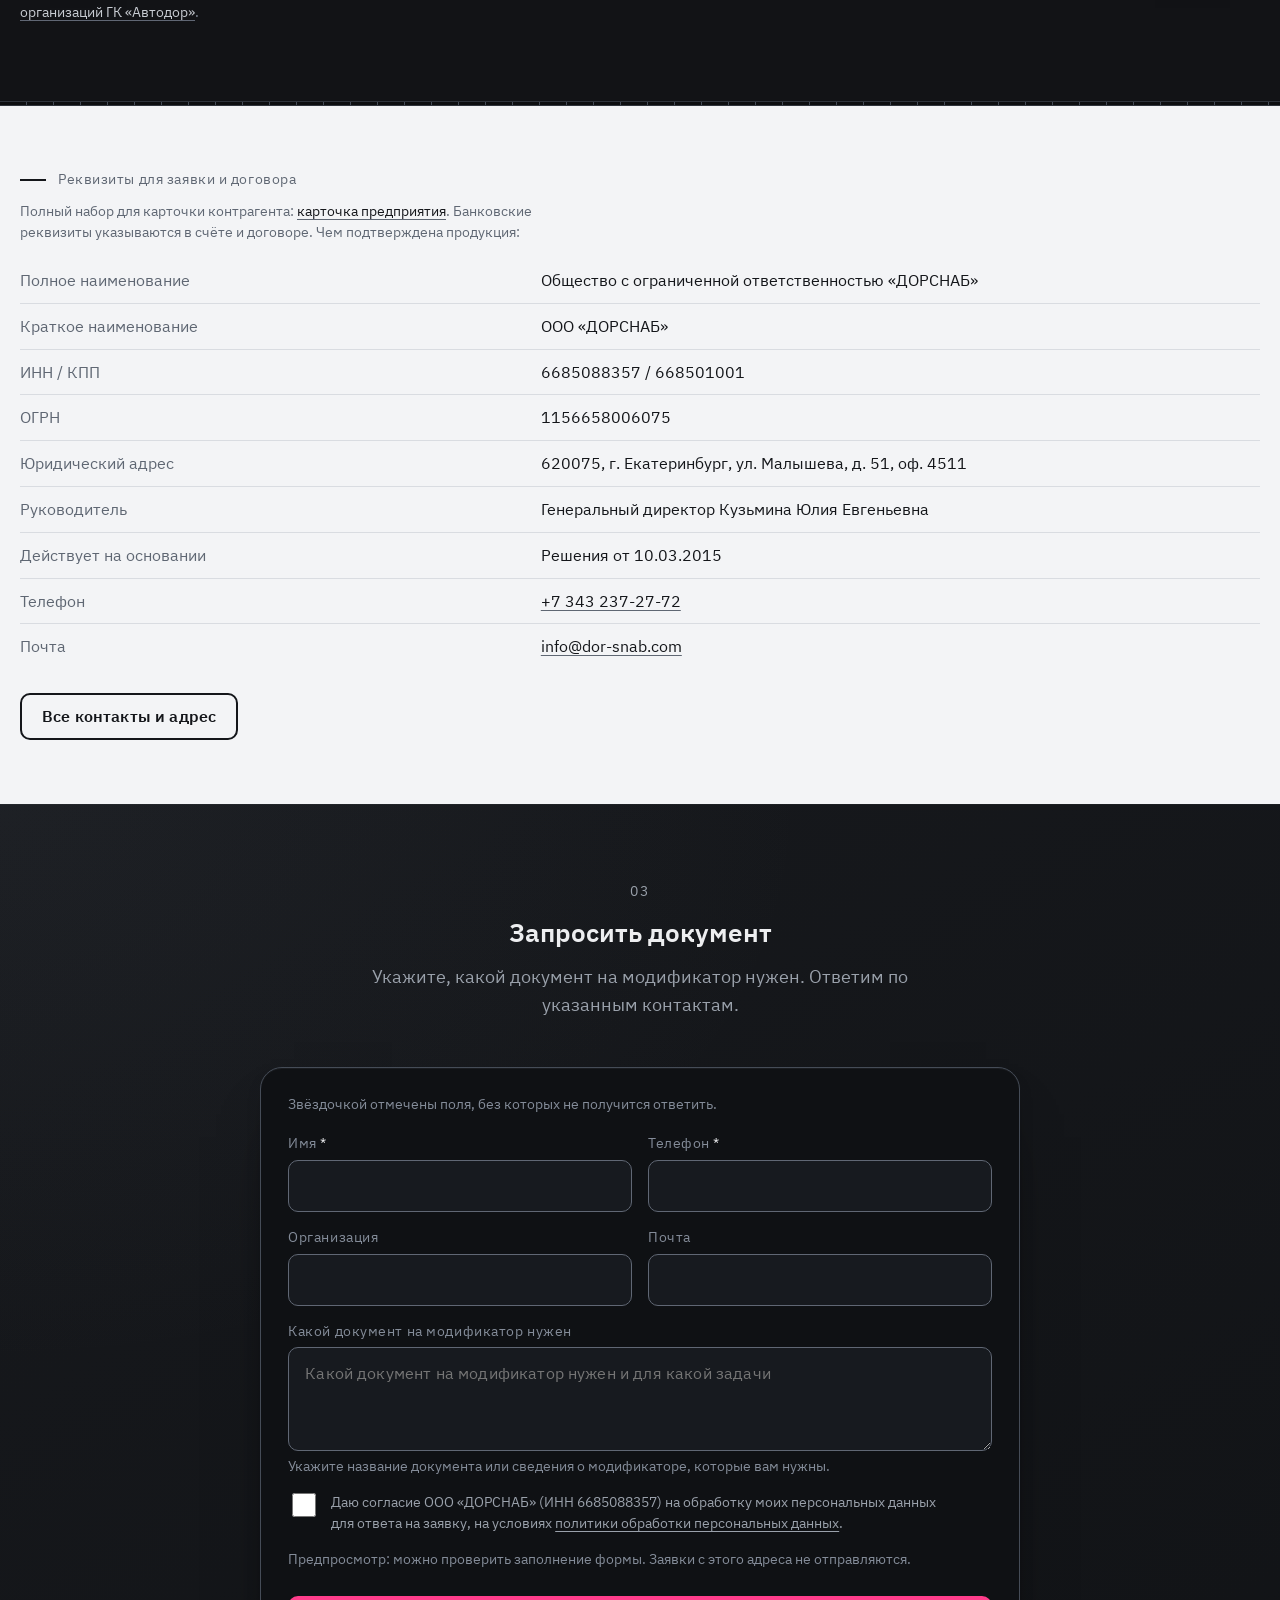
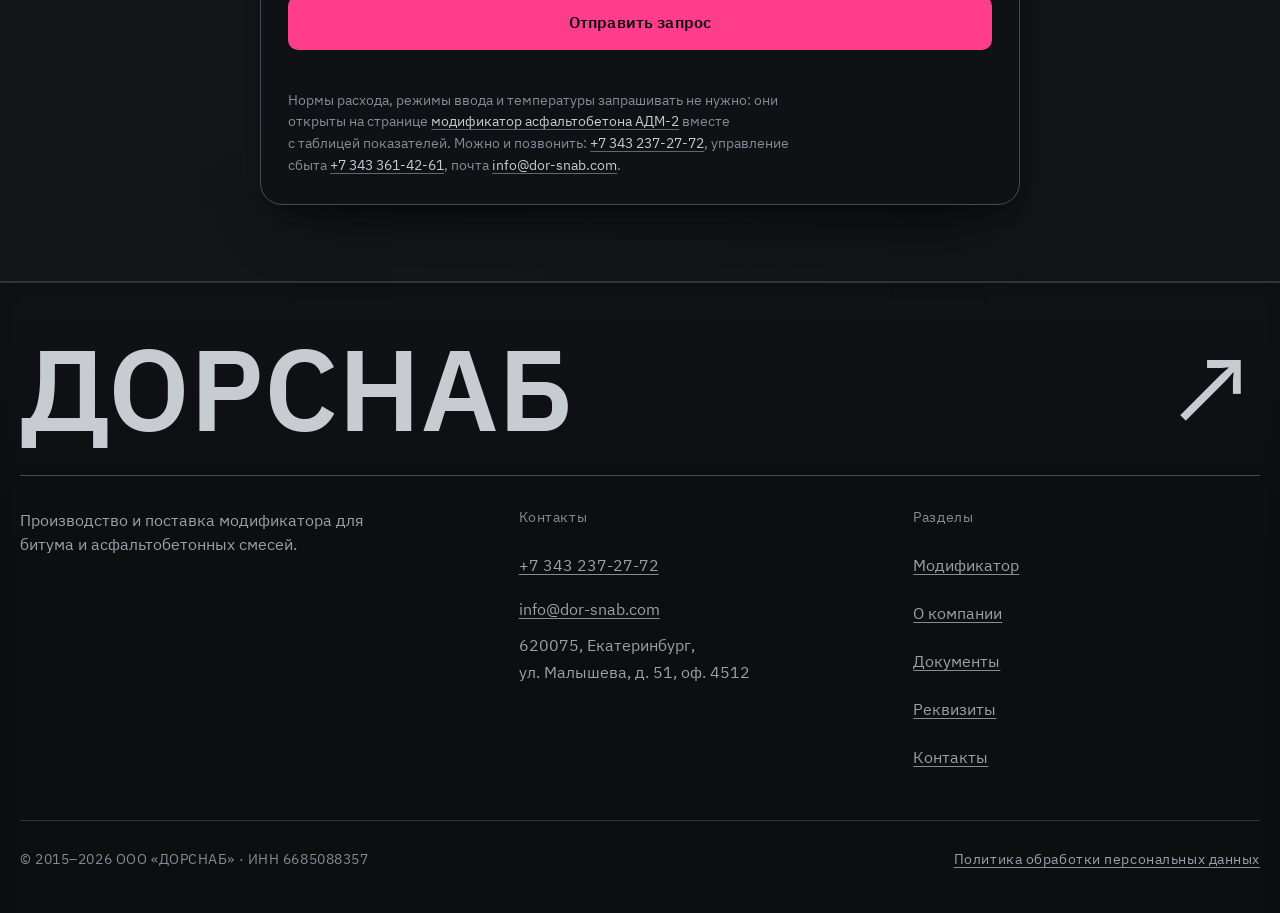
==== commit dec84db1: "Обновить композицию продукции и документов" ====
--- a/dokumenty.html
+++ b/dokumenty.html
@@ -12,7 +12,7 @@
 <meta property="og:description" content="Документы на АДМ-1 и АДМ-2: презентация, сертификат, письмо №1117 и диплом. Откройте опубликованные файлы и запросите актуальные документы для поставки.">
 <meta property="og:type" content="website">
 <meta property="og:locale" content="ru_RU">
-<meta property="og:image" content="https://markmateriaai-crypto.github.io/dorsnab-preview/assets/img/tyres-hero-1536.jpg">
+<meta property="og:image" content="https://markmateriaai-crypto.github.io/dorsnab-preview/assets/img/yulia-facing-1536.jpg">
 <meta property="og:image:alt" content="ДОРСНАБ: модификатор из шин. Художественная иллюстрация.">
 <meta property="og:url" content="https://markmateriaai-crypto.github.io/dorsnab-preview/dokumenty.html">
 <link rel="icon" href="data:image/svg+xml,%3Csvg%20xmlns='http://www.w3.org/2000/svg'%20viewBox='-2.1%20-8.6%2053%2053'%3E%3Crect%20x='-2.1'%20y='-8.6'%20width='53'%20height='53'%20fill='%230d0e10'/%3E%3Cpath%20fill='%23edeef0'%20fill-rule='evenodd'%20d='M0%2033.2C0%2015%2010.8%202.6%2024.4%202.6S48.8%2015%2048.8%2033.2H36.9L31%208.9c-.5-2.2-2.9-3.9-6.6-3.9s-6%201.7-6.6%203.9L11.9%2033.2H0Zm16.6%200%201.7-7h12.2l1.7%207H16.6Zm2.7-11.1%201.6-6.5h7l1.6%206.5h-10.2Z'/%3E%3C/svg%3E">
@@ -25,7 +25,7 @@
 <link rel="stylesheet" href="assets/css/usability.css?v=20260917-modifier">
 <link rel="stylesheet" href="assets/css/depth.css?v=20260917-modifier">
 <script>document.documentElement.className+=' js';setTimeout(function(){if(!window.__dorsnabZhiv){var e=document.documentElement;e.className=e.className.replace(' js','')}},1800)</script>
-<link rel="stylesheet" href="assets/css/modifier.css?v=20260917-modifier"><script type="application/ld+json">{"@context":"https://schema.org","@type":"BreadcrumbList","itemListElement":[{"@type":"ListItem","position":1,"name":"Главная","item":"https://markmateriaai-crypto.github.io/dorsnab-preview/"},{"@type":"ListItem","position":2,"name":"Документы","item":"https://markmateriaai-crypto.github.io/dorsnab-preview/dokumenty.html"}]}</script></head>
+<link rel="stylesheet" href="assets/css/modifier.css?v=20260918-design"><script type="application/ld+json">{"@context":"https://schema.org","@type":"BreadcrumbList","itemListElement":[{"@type":"ListItem","position":1,"name":"Главная","item":"https://markmateriaai-crypto.github.io/dorsnab-preview/"},{"@type":"ListItem","position":2,"name":"Документы","item":"https://markmateriaai-crypto.github.io/dorsnab-preview/dokumenty.html"}]}</script></head>
 <body>
 
 <a class="skip" href="#main">К содержимому</a>
@@ -86,28 +86,28 @@
     <div class="docs rise">
       <a class="doc" href="assets/docs/prezentaciya-adm.pdf" target="_blank" rel="noopener">
         <span class="list-num">01</span>
-        <span class="doc-name">Презентация модификатора АДМ, редакция 2018 года: свойства, нормы расхода, применение, объекты. Нормативные ссылки в ней устарели, действующие приведены на этой странице</span>
+        <span class="doc-name"><b>Презентация модификатора АДМ</b><small>Редакция 2018 года: свойства, нормы расхода, применение, объекты. Нормативные ссылки в ней устарели, действующие приведены на этой странице.</small></span>
         <span class="doc-type">PDF</span>
         <span class="doc-size">750 КБ</span>
         <span class="doc-dl" aria-hidden="true">↗</span><span class="vh"> (PDF, откроется в новой вкладке)</span>
       </a>
       <a class="doc" href="assets/docs/diplom-znak-nanoprodukcii.pdf" target="_blank" rel="noopener">
         <span class="list-num">02</span>
-        <span class="doc-name">Диплом о присвоении знака «Российская нанотехнологическая продукция», рег. №089 от 01.12.2016</span>
+        <span class="doc-name"><b>Диплом «Российская нанотехнологическая продукция»</b><small>О присвоении знака, рег. №089 от 01.12.2016.</small></span>
         <span class="doc-type">PDF</span>
         <span class="doc-size">513 КБ</span>
         <span class="doc-dl" aria-hidden="true">↗</span><span class="vh"> (PDF, откроется в новой вкладке)</span>
       </a>
       <a class="doc" href="assets/docs/sertifikat-nanoindustrii.pdf" target="_blank" rel="noopener">
         <span class="list-num">03</span>
-        <span class="doc-name">Сертификат соответствия продукции наноиндустрии № РОСС RU.И750.НЖ02.000196, орган АНО «НАНОСЕРТИФИКА». Срок действия истёк 17.12.2018</span>
+        <span class="doc-name"><b>Сертификат соответствия продукции наноиндустрии</b><small>№ РОСС RU.И750.НЖ02.000196, орган АНО «НАНОСЕРТИФИКА». Срок действия истёк 17.12.2018.</small></span>
         <span class="doc-type">PDF</span>
         <span class="doc-size">3,3 МБ</span>
         <span class="doc-dl" aria-hidden="true">↗</span><span class="vh"> (PDF, откроется в новой вкладке)</span>
       </a>
       <a class="doc" href="assets/docs/pismo-tr-ts.pdf" target="_blank" rel="noopener">
         <span class="list-num">04</span>
-        <span class="doc-name">Письмо №1117 от 07.03.2017 по техрегламенту Таможенного союза ТР ТС 014/2011. Выдал орган по сертификации ООО «Уралстройсертификация», аттестат ОС № RA.RU.10СЛ47</span>
+        <span class="doc-name"><b>Письмо по техрегламенту ТР ТС 014/2011</b><small>№1117 от 07.03.2017. Выдал орган по сертификации ООО «Уралстройсертификация», аттестат ОС № RA.RU.10СЛ47.</small></span>
         <span class="doc-type">PDF</span>
         <span class="doc-size">392 КБ</span>
         <span class="doc-dl" aria-hidden="true">↗</span><span class="vh"> (PDF, откроется в новой вкладке)</span>
--- a/assets/css/modifier.css
+++ b/assets/css/modifier.css
@@ -14,16 +14,37 @@
 .tyre-hero .btn-line { color: var(--text); }
 .tyre-scroll { margin-top: auto; font-size: 14px; color: #c8ccd2; display: flex; gap: 16px; align-items: center; text-decoration: none; }
 .tyre-scroll > span { font-size: 24px; }
-.material-route { background: #e6e5e1; color: #222427; padding-block: clamp(52px,7vw,98px); --text-dim: #55585d; --text: #222427; --text-quiet: #55585d; }
-.route-head { display: grid; grid-template-columns: minmax(0, .55fr) minmax(0, 1.2fr) minmax(0, 1fr); gap: 40px; align-items: start; }
-.route-head .eyebrow { font-size: 13px; color: #55585d; margin-top: 8px; }
-.route-head h2, .modifier-product h2, .modifier-documents h2, .modifier-about h2 { font: 400 clamp(32px, 4vw, 58px)/1.1 var(--f-display); letter-spacing: -.015em; }
-.route-head > p:last-child { font-size: 18px; line-height: 1.65; margin-top: 7px; color: #45494e; }
-.route-steps { list-style: none; display: grid; grid-template-columns: repeat(3, minmax(0,1fr)); gap: 40px; margin-top: 60px; }
-.route-steps li { border-top: 1px solid #969996; padding-top: 20px; }
-.route-index { font-size: 13px; color: #55585d; }
-.route-steps h3 { font-size: clamp(24px,2.7vw,38px); font-weight: 400; line-height: 1.2; margin-block: 22px 12px; overflow-wrap: anywhere; }
-.route-steps p { font-size: 16px; color: #45494e; max-width: 22em; line-height: 1.55; overflow-wrap: anywhere; }
+/* Витрина материала. */
+.material-route { position: relative; isolation: isolate; background: radial-gradient(ellipse at 77% 28%, #f3f4f5, transparent 58%), linear-gradient(120deg, #e5e8ea, #ced3d8); color: #22272e; padding-block: clamp(40px,5vw,72px) clamp(44px,5vw,76px); --text-dim: #4d5660; --text: #22272e; --text-quiet: #4d5660; box-shadow: inset 0 1px 0 #fff8, inset 0 -1px 0 #a6afb9; overflow: clip; }
+.material-route::before { content: ''; position: absolute; inset: 0; z-index: -1; opacity: .2; pointer-events: none; background-image: url("data:image/svg+xml,%3Csvg xmlns='http://www.w3.org/2000/svg' width='180' height='180'%3E%3Cfilter id='n'%3E%3CfeTurbulence type='fractalNoise' baseFrequency='.74' numOctaves='3' stitchTiles='stitch'/%3E%3C/filter%3E%3Cpath fill='%23596470' opacity='.2' filter='url(%23n)' d='M0 0h180v180H0z'/%3E%3C/svg%3E"); }
+.route-topline { display: flex; justify-content: space-between; align-items: center; gap: 24px; color: #4d5660; }
+.route-topline .eyebrow { font-size: 13px; color: inherit; }
+.route-topline > span { font-size: 12px; letter-spacing: .02em; }
+.route-composition { display: grid; grid-template-columns: minmax(0,.88fr) minmax(0,1.12fr); align-items: center; gap: clamp(30px,5vw,76px); padding-block: 46px 72px; }
+.route-copy h2 { font: 600 clamp(36px,4.7vw,68px)/1.05 var(--f-display); letter-spacing: -.025em; }
+.route-copy > p { overflow-wrap: break-word; font-size: 17px; line-height: 1.65; max-width: 25em; margin-top: 28px; color: #444d57; }
+.route-link { display: inline-flex; flex-wrap: wrap; max-width: 100%; align-items: center; gap: 44px; margin-top: 28px; padding-block: 12px; border-bottom: 1px solid #697582; font-size: 15px; font-weight: 600; text-decoration: none; color: #20262d; }
+.route-link > span { flex: 0 0 36px; display: grid; place-items: center; width: 36px; height: 36px; border-radius: 50%; background: #222830; color: #fff; transition: background .2s, color .2s; }
+.route-specimen { margin: 0; min-width: 0; padding: 0 12px 0 0; --relief-base-x: 7deg; --relief-base-y: -9deg; --relief-base-z: -4deg; }
+.specimen-object { padding: clamp(20px,2.8vw,38px) 0 22px; margin: 16px 16px 22px 0; background: #171b20; border: 1px solid #58616c; border-radius: 14px; color: #f0f2f5; box-shadow: inset 0 1px 0 #9ba4af66, 0 35px 42px -18px #222c3b70, 0 65px 65px -40px #222c3b99; }
+.route-specimen .specimen-object::before { border-radius: 14px; transform: translate3d(5px,10px,-10px); box-shadow: 0 24px 38px -10px #28354166; }
+.specimen-heading { display: flex; flex-wrap: wrap; align-items: center; justify-content: space-between; gap: 24px; padding-inline: clamp(20px,2.8vw,38px); }
+.specimen-heading > span:first-child { font-size: clamp(54px,7vw,100px); font-weight: 600; letter-spacing: -.04em; line-height: 1; }
+.specimen-heading > span:last-child { min-width: 0; max-width: 100%; overflow-wrap: anywhere; font-size: 13px; line-height: 1.5; color: #c9d0d9; }
+.specimen-granules { display: block; width: 100%; height: auto; margin-top: 24px; border-block: 1px solid #7a879326; }
+.specimen-footer { display: flex; justify-content: space-between; flex-wrap: wrap; gap: 8px 24px; padding: 20px clamp(20px,2.8vw,38px) 0; font-size: 12px; color: #bfc7d1; }
+.specimen-label { position: relative; z-index: 1; margin: -62px -5px 0 auto; display: grid; gap: 10px; width: clamp(9em,48%,220px); max-width: calc(100% - 16px); padding: clamp(16px,2vw,26px); transform: rotate(5deg); border: 1px solid #fff; background: linear-gradient(140deg, #fff, #e3e6e9); color: #222830; box-shadow: 1px 2px 0 #bbc2c9, 2px 4px 0 #a4adb7, 0 18px 24px -12px #171f2b75; }
+.specimen-label > span:first-child { font-size: 12px; color: #4d5660; }
+.specimen-label strong { min-width: 0; overflow-wrap: anywhere; font-size: clamp(21px,2.2vw,30px); line-height: 1.1; font-weight: 400; }
+.specimen-heading small { display: block; font-size: 11px; color: #bfc7d1; margin-top: 12px; }
+.route-steps { list-style: none; padding: 0; display: grid; grid-template-columns: minmax(0,.85fr) minmax(0,1.15fr) minmax(0,1fr); border-top: 1px solid #a6afb9; margin: 0; }
+.route-steps li { position: relative; padding: 25px 30px 4px 0; }
+.route-steps li + li { padding-left: 40px; }
+.route-steps li + li::before { content: '↗'; position: absolute; top: 50%; left: -12px; font-size: 25px; color: #56616c; }
+.route-index { font-size: 12px; color: #505b67; }
+.route-steps h3 { font-size: clamp(22px,2.7vw,36px); font-weight: 400; line-height: 1.15; margin-top: 10px; overflow-wrap: anywhere; }
+.route-step-product h3 { font-weight: 600; }
+.modifier-product h2, .modifier-documents h2, .modifier-about h2 { font: 400 clamp(32px,4vw,58px)/1.1 var(--f-display); letter-spacing: -.015em; }
 .modifier-product { padding-block: clamp(60px,8vw,120px); }
 .modifier-product-grid { display: grid; grid-template-columns: minmax(0,1fr) minmax(0,1fr); gap: clamp(32px,7vw,100px); align-items: start; }
 .modifier-product-copy .eyebrow, .modifier-documents .eyebrow, .modifier-about .eyebrow { margin-bottom: 25px; }
@@ -37,12 +58,9 @@
 .modifier-stock picture { display: block; overflow: hidden; border-radius: 6px; background: #24272d; box-shadow: 0 28px 70px -32px #000; }
 .modifier-stock img { width: 100%; height: auto; display: block; }
 .modifier-stock figcaption { display: flex; justify-content: space-between; flex-wrap: wrap; gap: 6px 20px; font: 13px/1.5 var(--f-text); color: var(--text-dim); margin-top: 15px; }
-.stock-note { border-top: 1px solid var(--line-strong); margin-top: 40px; padding-top: 25px; display: flex; justify-content: space-between; align-items: center; gap: 20px; }
-.stock-note > span { font: 400 clamp(28px,3vw,44px)/1.12 var(--f-text); color: var(--concrete); min-width: 0; overflow-wrap: anywhere; }
-.stock-note > a { display: grid; place-items: center; width: 58px; height: 58px; border-radius: 50%; border: 1px solid var(--line-strong); text-decoration: none; font-size: 27px; flex-shrink: 0; }
 .modifier-documents { border-top: 1px solid var(--line-strong); padding-block: 70px 95px; }
-.modifier-docs-grid { display: grid; grid-template-columns: minmax(0,.8fr) minmax(0,1.3fr); gap: 70px; }
-.modifier-docs-grid > div:first-child > p:last-child { font-size: 16px; color: var(--text-dim); max-width: 23em; margin-top: 25px; }
+.modifier-docs-grid { display: grid; grid-template-columns: minmax(0,1.15fr) minmax(0,.85fr); align-items: start; gap: clamp(48px,8vw,120px); }
+.modifier-docs-grid > div:first-child > p:not(.eyebrow) { font-size: 16px; color: var(--text-dim); max-width: 23em; margin-top: 25px; }
 .modifier-doc-links > a { display: grid; grid-template-columns: 24px minmax(0,1fr) 54px; align-items: start; gap: 22px; padding: 25px 0; border-top: 1px solid var(--line-strong); text-decoration: none; }
 .doc-order, .doc-format { font-size: 13px; color: var(--text-dim); padding-top: 5px; }
 .doc-format { text-align: right; }
@@ -59,34 +77,50 @@
 .about-detail-row a { font-size: 14px; }
 .page-product .page-head h1 { max-width: 17em; }
 .page-product .group-num { color: var(--text-dim); }
-@media (hover:hover) { .modifier-doc-links a:hover b, .tyre-scroll:hover, .stock-note a:hover { color: var(--pink-hover); } }
-@media (min-width:761px) and (max-width:1100px) { .tyre-hero h1 { font-size: 6.7vw; } .route-head { grid-template-columns: minmax(0,1fr) minmax(0,1fr); } .route-head .eyebrow { grid-column: 1/-1; } .modifier-docs-grid { gap: 35px; } .about-detail-row { grid-template-columns: 24px minmax(0,1fr) minmax(0,1.4fr); } .about-detail-row a { grid-column: 3; } }
+@media (hover:hover) { .modifier-doc-links a:hover b, .tyre-scroll:hover { color: var(--pink-hover); } }
+@media (min-width:761px) and (max-width:1100px) { .tyre-hero h1 { font-size: 6.7vw; } .modifier-docs-grid { gap: 35px; } .about-detail-row { grid-template-columns: 24px minmax(0,1fr) minmax(0,1.4fr); } .about-detail-row a { grid-column: 3; } }
 @media (max-width:760px) {
-  .tyre-hero { min-height: 0; padding-top: 0; display: flex; flex-direction: column; }
-  .tyre-hero-in { padding-block: 32px 0; display: block; }
-  .tyre-hero .eyebrow { margin-bottom: 22px; font-size: 12px; }
-  .tyre-hero h1 { font-size: clamp(36px, 9.2vw, 66px); letter-spacing: -.02em; max-width: none; }
-  .tyre-hero-lead { font-size: 17px; margin-top: 23px; max-width: 27em; }
+  .tyre-hero { min-height: min(860px, calc(100svh - 72px)); padding-top: 0; }
+  .tyre-hero-in { padding-block: 24px 28px; }
+  .tyre-hero .eyebrow { margin-bottom: clamp(255px, 66vw, 440px); font-size: 11px; letter-spacing: .05em; text-shadow: 0 1px 8px #000; }
+  .tyre-hero h1 { font-size: clamp(36px, 9.2vw, 66px); letter-spacing: -.02em; max-width: 100%; overflow-wrap: break-word; margin-top: auto; }
+  .tyre-hero-lead { font-size: 16px; margin-top: 16px; max-width: 27em; }
   .desktop-break { display: none; }
-  .tyre-hero .hero-cta { gap: 16px 24px; margin-block: 23px 0; }
-  .tyre-hero .hero-cta .btn { font-size: 14px; padding-inline: 20px; }
-  .tyre-hero .hero-cta .btn-line { font-size: 14px; }
+  .tyre-hero .hero-cta { gap: 16px 24px; margin-block: 24px 0; width: 100%; }
+  .tyre-hero .hero-cta .btn { font-size: 14px; padding-inline: 20px; flex: 1 1 100%; justify-content: space-between; }
+  .tyre-hero .hero-cta .btn-line { font-size: 14px; margin-inline: auto; }
   .tyre-scroll { display: none; }
-  .tyre-hero-image { position: relative; inset: auto; z-index: auto; order: 2; height: clamp(360px,112vw,660px); margin-top: 10px; }
-  .tyre-hero-image img { object-position: 72% 50%; }
-  .tyre-hero-image::after { background: linear-gradient(180deg, #0d0e10 0%, rgba(13,14,16,.2) 15%, transparent 30%, transparent 77%, #0d0e10 100%); }
-  .tyre-hero-image figcaption { right: 16px; bottom: 14px; font-size: 10px; }
-  .route-head { display: block; }
-  .route-head .eyebrow { margin-bottom: 22px; }
-  .route-head > p:last-child { margin-top: 25px; font-size: 17px; }
-  .route-steps { grid-template-columns: minmax(0,1fr); gap: 25px; margin-top: 36px; }
-  .route-steps li { display: grid; grid-template-columns: minmax(0,.65fr) minmax(0,1fr); column-gap: 20px; }
-  .route-index { grid-column: 1; grid-row: 1 / 3; padding-top: 3px; font-size: 12px; }
-  .route-steps h3 { margin: 0 0 10px; font-size: 24px; }
-  .route-steps p { grid-column: 2; font-size: 15px; }
+  .tyre-hero-image { background: #0d0e10; }
+  .tyre-hero-image picture { position: relative; height: clamp(460px, 135vw, 800px); }
+  .tyre-hero-image img { object-position: 75% 0; }
+  .tyre-hero-image::after { display: none; }
+  .tyre-hero-image picture::after { content: ''; position: absolute; inset: 0; background: linear-gradient(180deg, rgba(13,14,16,.68) 0%, transparent 20%, transparent 48%, rgba(13,14,16,.74) 75%, #0d0e10 100%); }
+  .tyre-hero-image figcaption { right: 16px; top: 58px; bottom: auto; max-width: 8em; text-align: right; font-size: 10px; line-height: 1.4; background: #0d0e10c9; padding: 4px 6px; }
+  .tyre-caption-detail { display: none; }
+  .route-topline > span { display: none; }
+  .route-topline .eyebrow { font-size: 12px; }
+  .route-composition { grid-template-columns: minmax(0,1fr); gap: 30px; padding-block: 28px 42px; }
+  .route-copy { display: contents; }
+  .route-copy h2 { grid-row: 1; font-size: clamp(34px,8.5vw,54px); }
+  .route-copy > p { grid-row: 3; font-size: 16px; margin: 0; }
+  .route-link { grid-row: 4; justify-self: start; gap: 16px 24px; margin: -12px 0 0; }
+  .route-specimen { grid-row: 2; width: min(100%,560px); justify-self: center; padding: 8px 8px 0; --relief-base-x: 4deg; --relief-base-y: -5deg; --relief-base-z: -3deg; }
+  .route-specimen .specimen-object { margin: 6px 8px 20px 0; padding-top: 24px; }
+  .specimen-heading { padding-inline: 20px; gap: 16px; }
+  .specimen-heading > span:first-child { font-size: clamp(52px,15vw,78px); }
+  .specimen-heading > span:last-child { font-size: 12px; }
+  .specimen-granules { margin-top: 20px; }
+  .specimen-footer { padding: 16px 20px 0; font-size: 11px; }
+  .specimen-label { margin: -52px 0 0 auto; padding: 16px; gap: 8px; }
+  .specimen-label strong { min-width: 0; overflow-wrap: anywhere; font-size: 22px; }
+  .specimen-label > span:first-child { font-size: 11px; }
+  .route-steps { grid-template-columns: minmax(0,1fr); }
+  .route-steps li, .route-steps li + li { display: flex; flex-wrap: wrap; align-items: baseline; gap: 10px 16px; padding: 20px 0; border-bottom: 1px solid #a6afb9; }
+  .route-steps li + li::before { display: none; }
+  .route-index { flex: 1 1 7em; min-width: 0; overflow-wrap: anywhere; }
+  .route-steps h3 { flex: 2 1 8em; min-width: 0; font-size: 22px; margin: 0; }
   .modifier-product-grid, .modifier-docs-grid { grid-template-columns: minmax(0,1fr); gap: 38px; }
   .modifier-product-lead { font-size: 17px; }
-  .stock-note { margin-top: 25px; }
   .modifier-documents { padding-block: 50px 65px; }
   .modifier-docs-grid h2 br { display: none; }
   .modifier-doc-links > a { grid-template-columns: 18px minmax(0,1fr) 40px; gap: 14px; }
@@ -96,4 +130,62 @@
   .about-detail-row { grid-template-columns: 20px minmax(0,1fr); gap: 14px; }
   .about-detail-row p, .about-detail-row a { grid-column: 2; }
 }
-@media print { .tyre-hero-image { display: none; } .tyre-hero { min-height: 0; } .tyre-hero-in { padding-block: 20px; } .tyre-scroll { display: none; } .route-head, .route-steps, .modifier-product-grid, .modifier-docs-grid { display: block; } }
+@media print { .tyre-hero-image { display: none; } .tyre-hero { min-height: 0; } .tyre-hero-in { padding-block: 20px; } .tyre-scroll { display: none; } .route-composition, .route-steps, .modifier-product-grid, .modifier-docs-grid { display: block; } .route-specimen { display: none; } }
+
+/* Общий свет связывает витрину, поставку и документы на главной. */
+.page-home .modifier-product { background: radial-gradient(ellipse at 90% 20%, #333b473b, transparent 65%), #101215; }
+.page-home #produkciya.modifier-product { padding-top: clamp(52px,6vw,88px); }
+.page-home .modifier-stock { --relief-base-x: 2deg; --relief-base-y: -3deg; --relief-base-z: -.5deg; margin: 0; padding-top: 0; }
+.page-home .modifier-stock .relief-object { margin: 8px 12px 26px 0; }
+.page-home .modifier-documents { background: radial-gradient(ellipse at 8% 60%, #5662731c, transparent 55%); }
+.home-product-heading { display: grid; grid-template-columns: minmax(0,1.15fr) minmax(0,.85fr); align-items: end; gap: 60px; margin-bottom: clamp(32px,4vw,56px); }
+.home-product-heading h2 { font: 400 clamp(34px,4.5vw,62px)/1.08 var(--f-display); letter-spacing: -.025em; margin-top: 25px; }
+.home-product-heading .modifier-product-lead { font-size: 18px; max-width: 26em; padding-bottom: 4px; }
+.home-product-body { display: grid; grid-template-columns: minmax(0,1.55fr) minmax(0,.85fr); gap: clamp(40px,5vw,76px); align-items: start; }
+.home-product-spec { min-width: 0; padding-top: 8px; }
+.home-product-spec .modifier-properties { margin: 0 0 26px; }
+.home-product-spec .modifier-properties > div { grid-template-columns: minmax(0,1fr); gap: 6px; padding-block: 17px; }
+.home-product-spec .modifier-properties dt { font-size: 13px; }
+.home-product-spec .modifier-properties dd { font-size: 22px; line-height: 1.25; }
+.home-product-spec .product-detail-link { font-size: 14px; }
+.product-supply-link { display: flex; justify-content: space-between; align-items: center; gap: 18px; min-height: 58px; padding: 18px 0; margin-top: 30px; border-top: 1px solid var(--line-strong); border-bottom: 1px solid var(--line-strong); font-size: 17px; text-decoration: none; }
+.product-supply-link > span:first-child { min-width: 0; overflow-wrap: anywhere; }
+.product-supply-link > span:last-child { flex: none; display: grid; place-items: center; width: 36px; height: 36px; border-radius: 50%; background: #292e35; font-size: 23px; transition: background .2s, color .2s; }
+.modifier-doc-intro .modifier-doc-links { margin-top: 36px; }
+.modifier-doc-links > a:last-child { border-bottom: 1px solid var(--line-strong); }
+.home-document { position: relative; max-width: none; width: 100%; min-width: 0; display: grid; justify-items: center; gap: 28px; margin: 0; padding: 26px 32px 32px; border: 1px solid #343a43; border-radius: 12px; background: radial-gradient(ellipse at 40% 30%, #333a45a3, transparent 75%), #171b20; color: var(--concrete); text-decoration: none; box-shadow: inset 0 1px 0 #ffffff08, 0 32px 60px -40px #030508; }
+.home-document .document-year { justify-self: start; font-size: 12px; color: #aeb7c3; }
+.home-document .award-scan-in { width: min(100%,200px); display: block; }
+.home-document img { display: block; width: 100%; height: auto; border-radius: 4px; }
+.home-document .document-caption { width: 100%; min-width: 0; overflow-wrap: anywhere; }
+.home-document b { font-size: 21px; line-height: 1.3; font-weight: 400; }
+.home-document small { display: block; margin-top: 8px; color: #aeb7c3; font-size: 13px; line-height: 1.5; }
+.home-document .document-open { display: flex; justify-content: space-between; align-items: center; gap: 16px; border-top: 1px solid #434c59; padding-top: 16px; margin-top: 22px; font-size: 14px; }
+.page-home .request-title { margin-top: .6rem; max-width: 10em; }
+.page-home .request-lead { margin-top: 1rem; }
+.page-home .req-gets { gap: 0; max-width: 27em; }
+.page-home .req-gets li { padding: 14px 0; border-top: 1px solid var(--line-strong); }
+.consent > span { min-width: 0; overflow-wrap: anywhere; }
+.request .btn[type="submit"] { max-width: 100%; white-space: normal; overflow-wrap: anywhere; }
+.contact-cell a.v { font-weight: 600; }
+.doc-name > b { display: block; font-size: 20px; font-weight: 600; line-height: 1.3; }
+.doc-name > small { display: block; margin-top: 9px; max-width: 47em; font-size: 14px; line-height: 1.55; color: var(--text-dim); }
+@media (hover:hover) and (pointer:fine) { .route-link:hover > span, .product-supply-link:hover > span:last-child { background: var(--pink); color: #17191d; } .home-document:hover .document-open, .product-supply-link:hover > span:first-child { color: var(--pink-hover); } }
+@media (max-width:1000px) and (min-width:761px) { .home-product-heading, .home-product-body { gap: 32px; } .home-product-spec .modifier-properties dd { font-size: 19px; } .home-document { padding-inline: 24px; } }
+@media (max-width:760px) {
+  .home-product-heading, .home-product-body { grid-template-columns: minmax(0,1fr); gap: 28px; }
+  .home-product-heading { margin-bottom: 28px; }
+  .home-product-heading h2 { margin-top: 22px; }
+  .home-product-heading .modifier-product-lead { font-size: 17px; padding: 0; }
+  .home-product-spec { padding-top: 0; }
+  .home-product-spec .modifier-properties > div { grid-template-columns: minmax(0,.85fr) minmax(0,1.15fr); gap: 16px; align-items: baseline; }
+  .home-product-spec .modifier-properties dt { font-size: 14px; }
+  .home-product-spec .modifier-properties dd { font-size: 18px; }
+  .product-supply-link { margin-top: 24px; }
+  .modifier-doc-intro .modifier-doc-links { margin-top: 28px; }
+  .home-document { max-width: 460px; justify-self: center; gap: 24px; padding: 24px; }
+  .home-document .award-scan-in { width: min(100%,170px); }
+  .doc-name > b { font-size: 18px; }
+}
+@media (prefers-reduced-motion:reduce) { .route-link > span, .product-supply-link > span:last-child { transition: none; } }
+@media print { .home-product-heading, .home-product-body { display: block; } .home-document { box-shadow: none; background: #fff; color: #111; } }
